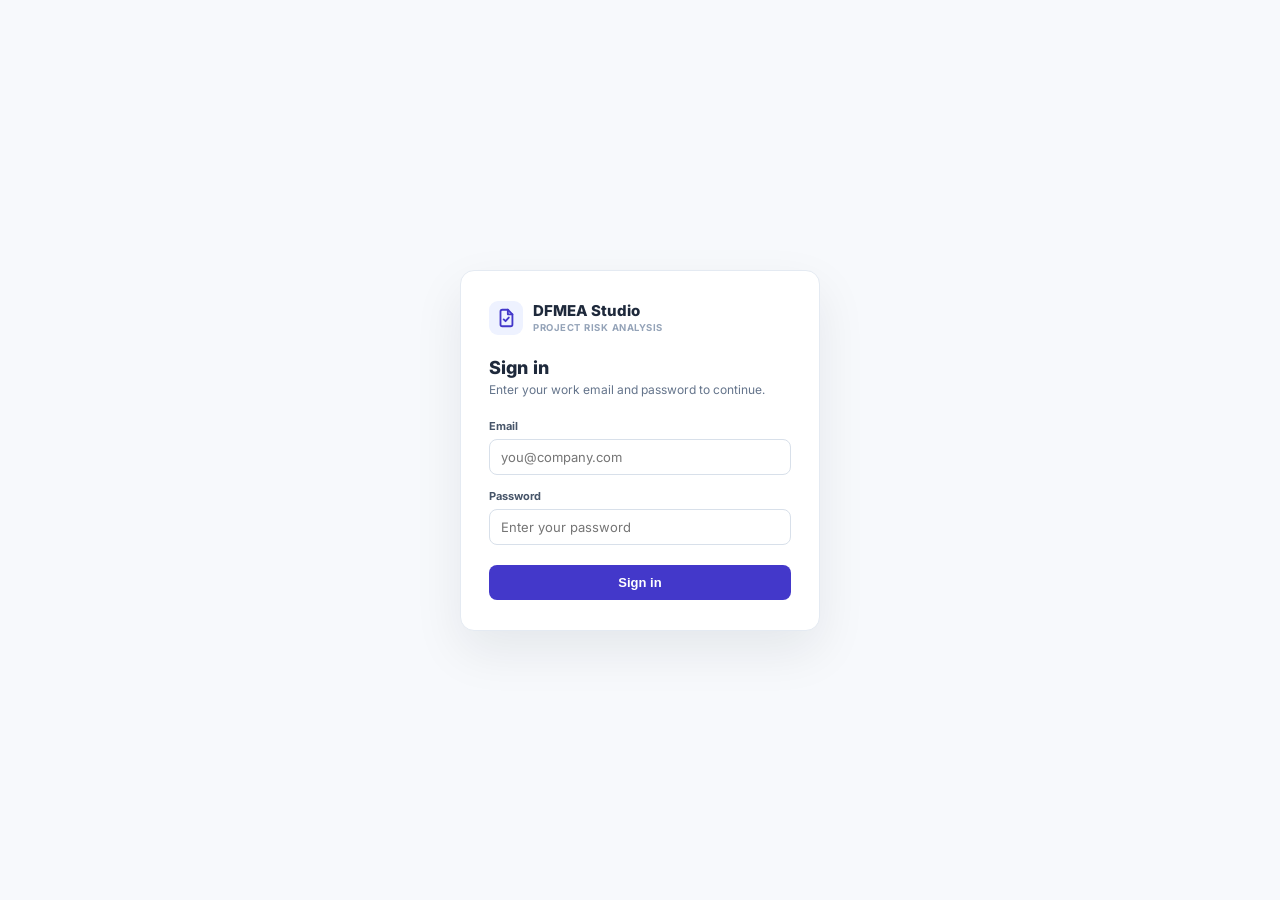
==== docs/index.html @ 3bd82b4e "Update references from "AI Training Data" to "Data Warehouse" in navigation and landing page comment" ====
<!doctype html><html><head><meta charset="utf-8">
<script>
// Auth guard: this dashboard is only reachable once logged in (see
// login.html). Runs synchronously, before anything else, so a logged-out
// visitor is sent to the login page immediately instead of seeing the
// dashboard flash on screen first.
(function(){
  try{
    var auth = JSON.parse(localStorage.getItem("dfmeaAuth") || "null");
    if(!auth || !auth.loggedIn) window.location.replace("login.html");
  }catch(error){ window.location.replace("login.html"); }
})();
</script>
<script src="vendor/exceljs.min.js"></script><link rel="preconnect" href="https://fonts.googleapis.com"><link rel="preconnect" href="https://fonts.gstatic.com" crossorigin><link href="https://fonts.googleapis.com/css2?family=Inter:wght@400;500;600;700;800&display=swap" rel="stylesheet"><link rel="stylesheet" href="css/style.css"></head><body><div class="app">

<div class="side">
  <div class="brand"><div class="logo"><svg width="18" height="18" viewBox="0 0 24 24" fill="none" stroke="currentColor" stroke-width="2" stroke-linecap="round" stroke-linejoin="round"><path d="M8 3h6l5 5v11a2 2 0 0 1-2 2H8a2 2 0 0 1-2-2V5a2 2 0 0 1 2-2z"/><path d="M14 3v5h5"/><path d="M9.5 13.5l2 2 3.5-4"/></svg></div>
    <div><div class="bn">DFMEA Studio</div><div class="bs">PROJECT RISK ANALYSIS</div></div></div>
  <div class="nav on" id="navHome"><span class="ni"><svg class="ic" width="17" height="17" viewBox="0 0 24 24" fill="none" stroke="currentColor" stroke-width="1.7" stroke-linecap="round" stroke-linejoin="round"><path d="M3 10l9-7 9 7v10a1 1 0 0 1-1 1h-5v-7h-6v7H4a1 1 0 0 1-1-1z"/></svg></span>Home</div><div class="nav" id="navUploadData"><span class="ni"><svg class="ic" width="17" height="17" viewBox="0 0 24 24" fill="none" stroke="currentColor" stroke-width="1.7" stroke-linecap="round" stroke-linejoin="round"><path d="M21 15v4a2 2 0 0 1-2 2H5a2 2 0 0 1-2-2v-4"/><path d="M7 10l5-5 5 5M12 5v12"/></svg></span>Data Warehouse</div><div class="nav" id="navDfmea"><span class="ni"><svg class="ic" width="17" height="17" viewBox="0 0 24 24" fill="none" stroke="currentColor" stroke-width="1.7" stroke-linecap="round" stroke-linejoin="round"><rect x="3" y="3" width="7" height="7"/><rect x="14" y="3" width="7" height="7"/><rect x="3" y="14" width="7" height="7"/><rect x="14" y="14" width="7" height="7"/></svg></span>Projects</div><div class="subnav on"><svg class="ic" width="13" height="13" viewBox="0 0 24 24" fill="none" stroke="currentColor" stroke-width="1.7" stroke-linecap="round" stroke-linejoin="round"><path d="M14 3H7a2 2 0 0 0-2 2v14a2 2 0 0 0 2 2h10a2 2 0 0 0 2-2V8z"/><path d="M14 3v5h5"/></svg><span>Crimp DFMEA</span></div>
  <div class="sfoot" id="sfootUser" data-tip="Signed in as D. Whitaker"><div class="av">DW</div>
    <div><div class="un">D. Whitaker</div><div class="ur">Lead Design Engineer</div></div>
    <span class="coll" id="logoutBtn" data-tip="Log out"><svg class="ic" width="16" height="16" viewBox="0 0 24 24" fill="none" stroke="currentColor" stroke-width="1.7" stroke-linecap="round" stroke-linejoin="round"><path d="M9 21H5a2 2 0 0 1-2-2V5a2 2 0 0 1 2-2h4"/><path d="M16 17l5-5-5-5"/><path d="M21 12H9"/></svg></span></div>
</div>

<div class="main">
  <div class="top">
    <div>
      <div class="crumb">347352010pdp000_01 &rsaquo; Crimp DFMEA &rsaquo;
        <b>Risk Analysis</b></div>
      <div class="ttl">Crimp Contact Resistance
        <span class="stat">DFMEA</span></div>
    </div>
    <div class="srch"><svg class="ic" width="15" height="15" viewBox="0 0 24 24" fill="none" stroke="currentColor" stroke-width="1.7" stroke-linecap="round" stroke-linejoin="round"><circle cx="11" cy="11" r="7"/><path d="M21 21l-4-4"/></svg><span>Search failure modes, causes, controls</span></div>
    <div class="saved"><svg class="ic" width="13" height="13" viewBox="0 0 24 24" fill="none" stroke="currentColor" stroke-width="1.7" stroke-linecap="round" stroke-linejoin="round"><circle cx="12" cy="12" r="9"/><path d="M8.5 12.5l2.5 2.5 4.5-5"/></svg> All changes saved</div>
    <div class="ibtn"><svg class="ic" width="17" height="17" viewBox="0 0 24 24" fill="none" stroke="currentColor" stroke-width="1.7" stroke-linecap="round" stroke-linejoin="round"><path d="M18 8a6 6 0 1 0-12 0c0 7-3 8-3 8h18s-3-1-3-8"/><path d="M13.7 21a2 2 0 0 1-3.4 0"/></svg><span class="dot"></span></div>
    <div class="btn" data-tip="Save every change on this page."><svg class="ic" width="15" height="15" viewBox="0 0 24 24" fill="none" stroke="currentColor" stroke-width="1.7" stroke-linecap="round" stroke-linejoin="round"><path d="M19 21H5a2 2 0 0 1-2-2V5a2 2 0 0 1 2-2h11l5 5v11a2 2 0 0 1-2 2z"/><path d="M17 21v-8H7v8M7 3v5h8"/></svg> Save</div>
    <div class="btn acc" data-tip="Export this document as PDF, Excel or a PPAP submission pack."><svg class="ic" width="15" height="15" viewBox="0 0 24 24" fill="none" stroke="currentColor" stroke-width="1.7" stroke-linecap="round" stroke-linejoin="round"><path d="M21 15v4a2 2 0 0 1-2 2H5a2 2 0 0 1-2-2v-4"/><path d="M7 10l5 5 5-5M12 15V3"/></svg> Export <svg class="ic" width="13" height="13" viewBox="0 0 24 24" fill="none" stroke="currentColor" stroke-width="1.7" stroke-linecap="round" stroke-linejoin="round"><path d="M6 9l6 6 6-6"/></svg></div>
    <div class="btn" data-tip="Share this document with someone else on the team."><svg class="ic" width="15" height="15" viewBox="0 0 24 24" fill="none" stroke="currentColor" stroke-width="1.7" stroke-linecap="round" stroke-linejoin="round"><circle cx="18" cy="5" r="3"/><circle cx="6" cy="12" r="3"/><circle cx="18" cy="19" r="3"/><path d="M8.6 13.5l6.8 4M15.4 6.5l-6.8 4"/></svg> Share</div>
  </div>
  <div class="tabs"><div class="tab " data-tip="A summary view of this DFMEA document.">Overview</div><div class="tab on" data-tip="The current view: the failure chain, the cause tree and the full worksheet for this function.">Risk Analysis</div><div class="tab " data-tip="How this failure mode connects to others in the product.">Failure Network</div><div class="tab " data-tip="Prevention and detection controls, and the tests that verify them.">Controls &amp; Verification</div><div class="tab " data-tip="Recommended actions raised against this document, with owners and dates.">Actions</div><div class="tab " data-tip="Every past revision of this document and what changed.">Revision History</div></div>

  <div class="content">

    <div class="seclab"><span class="secn">1</span>DFMEA at a glance</div>
    <div class="kpis"><div class="kp" data-tip="How many worksheet functions this document covers. This page focuses on one: Crimp Contact Resistance." style="--accent:#CBD5E1"><div class="kpt">Functions analysed</div><div class="kpv" style="color:#334155">1</div></div><div class="kp" data-tip="How many distinct ways the function can fail. Every function here shares the same failure mode: Missing or Degraded Function." style="--accent:#CBD5E1"><div class="kpt">Failure modes</div><div class="kpv" style="color:#334155">1</div></div><div class="kp" data-tip="Total cause nodes across every populated level of the analysis, counting every branch, not just the 26 complete paths." style="--accent:#CBD5E1"><div class="kpt">Causes mapped</div><div class="kpv" style="color:#334155">64</div></div><div class="kp" data-tip="Cause paths where the deepest identified level is still unresolved on the client's own sheet. These are the open work items." style="--accent:#DC2626"><div class="kpt">Still marked TBD</div><div class="kpv" style="color:#DC2626">21</div></div><div class="kp" data-tip="Entries in the client's Current Design Controls column. Zero means no prevention or detection control has been written down yet for this function, on either variant." style="--accent:#DC2626"><div class="kpt">Current controls</div><div class="kpv" style="color:#DC2626">0</div></div><div class="kp" data-tip="How serious the effect is if this function fails. Fixed at 9 because the client's sheet writes the same safety-related effect for every function." style="--accent:#CBD5E1"><div class="kpt">Severity</div><div class="kpv" style="color:#334155">9</div></div><div class="kp" data-tip="The furthest cause level reached anywhere in this analysis. The client's own sheet structure supports levels up to 14." style="--accent:#CBD5E1"><div class="kpt">Deepest used level</div><div class="kpv" id="kpiDeepestLevel" style="color:#334155">11</div></div><div class="kp" data-tip="Complete chains from the function down to a deepest identified (or TBD) cause. Each one is a row in the worksheet below." style="--accent:#CBD5E1"><div class="kpt">Cause paths</div><div class="kpv" id="kpiPathCount" style="color:#334155">26</div></div></div>

    <div class="seclab"><span class="secn">2</span>Product and risk breakdown</div>
    <div class="card" style="margin-bottom:14px">
      <div class="chd">
        <div><h3><svg class="ic" width="16" height="16" viewBox="0 0 24 24" fill="none" stroke="currentColor" stroke-width="1.7" stroke-linecap="round" stroke-linejoin="round"><rect x="3" y="3" width="6" height="5" rx="1"/><rect x="15" y="9" width="6" height="5" rx="1"/><rect x="15" y="16" width="6" height="5" rx="1"/><path d="M6 8v7a2 2 0 0 0 2 2h7M9 11.5h6"/></svg> Product and risk breakdown</h3>
          <div class="sm">The complete chain, left to right: function, failure mode,
            and every populated cause level. <b><span id="treeTbdSummary">21 paths end in TBD</span></b>.
            <span id="treeControlSummary">No current controls are recorded in this DFMEA.</span></div></div>
        <div class="xps">
          <div class="xp" data-tip="Add a new cause node under the one you have selected."><svg class="ic" width="13" height="13" viewBox="0 0 24 24" fill="none" stroke="currentColor" stroke-width="1.7" stroke-linecap="round" stroke-linejoin="round"><path d="M12 5v14M5 12h14"/></svg> Add child</div>
          <div class="xp" data-tip="Expand every collapsed branch in the diagram."><svg class="ic" width="13" height="13" viewBox="0 0 24 24" fill="none" stroke="currentColor" stroke-width="1.7" stroke-linecap="round" stroke-linejoin="round"><circle cx="5" cy="6" r="2.5"/><circle cx="19" cy="6" r="2.5"/><circle cx="12" cy="18" r="2.5"/><path d="M7 7.5l4 8M17 7.5l-4 8M7.5 6h9"/></svg> Expand all</div>
          <button type="button" class="xp ghost" id="treeUndoBtn" disabled data-tip="Undo the last cause you added or linked."><svg class="ic" width="13" height="13" viewBox="0 0 24 24" fill="none" stroke="currentColor" stroke-width="1.7" stroke-linecap="round" stroke-linejoin="round"><path d="M3 7v6h6M3 13a9 9 0 1 0 3-6.7L3 9"/></svg> Undo</button>
          <button type="button" class="xp ghost" id="treeSnapshotBtn" data-tip="Save the current diagram as a reference point, so you can compare later changes against it."><svg class="ic" width="13" height="13" viewBox="0 0 24 24" fill="none" stroke="currentColor" stroke-width="1.7" stroke-linecap="round" stroke-linejoin="round"><circle cx="12" cy="13" r="7"/><path d="M9 3h6l1.5 3h-9z"/><circle cx="12" cy="13" r="2.5"/></svg> Snapshot</button>
          <button type="button" class="xp ghost" id="treeCompareBtn" disabled data-tip="Highlight every cause added since your last snapshot."><svg class="ic" width="13" height="13" viewBox="0 0 24 24" fill="none" stroke="currentColor" stroke-width="1.7" stroke-linecap="round" stroke-linejoin="round"><path d="M9 3v18M15 3v18M4 8h5M15 8h5M4 16h5M15 16h5"/></svg> Compare</button>
          <div class="xp ghost" data-tip="Download this diagram as a standalone SVG file."><svg class="ic" width="13" height="13" viewBox="0 0 24 24" fill="none" stroke="currentColor" stroke-width="1.7" stroke-linecap="round" stroke-linejoin="round"><path d="M21 15v4a2 2 0 0 1-2 2H5a2 2 0 0 1-2-2v-4"/><path d="M7 10l5 5 5-5M12 15V3"/></svg> Export SVG</div><div class="xp acc2" id="treeOpenBtn" data-tip="Open the full diagram, large and zoomable."><svg class="ic" width="13" height="13" viewBox="0 0 24 24" fill="none" stroke="currentColor" stroke-width="1.9" stroke-linecap="round" stroke-linejoin="round"><path d="M15 3h6v6M9 21H3v-6M21 3l-7 7M3 21l7-7"/></svg> Open full view</div></div>
      </div>
      <div class="risk-context" role="group" aria-label="Function and failure summary">
        <div class="risk-field"><span>Function</span><strong id="summaryFunction">Crimp Contact Resistance</strong></div>
        <div class="risk-field"><span>Acceptance criteria</span><strong id="summaryCriteria">&lt;0.55mOhm</strong></div>
        <div class="risk-field"><span>Failure mode</span><strong id="summaryFailure">Missing or Degraded Function</strong></div>
        <div class="risk-field"><span>Effect</span><strong id="summaryEffect">Affects safe vehicle operation with warning.</strong></div>
      </div>
      <div class="pad">
        <div class="treewrap" id="treeWrap">
          <div class="treemodalbar">
            <div class="tzoom" style="margin-right:22px">
              <button type="button" id="tZoomOut" data-tip="Zoom out">&minus;</button>
              <span id="tZoomLabel">100%</span>
              <button type="button" id="tZoomIn" data-tip="Zoom in">+</button>
              <button type="button" id="tZoomReset" data-tip="Fit the whole diagram to the window">Fit</button>
            </div>
            <div class="tzoom">
              <button type="button" id="treeSnapshotBtn2" data-tip="Save the current diagram as a reference point, so you can compare later changes against it.">Snapshot</button>
              <button type="button" id="treeCompareBtn2" disabled data-tip="Highlight every cause added since your last snapshot.">Compare</button>
            </div>
            <div class="tree-legend">
              <span><i style="background:#A5B4FC"></i>DFMEA document</span>
              <span><i style="background:#CBD5E1"></i>Function</span>
              <span><i style="background:#FBBF24"></i>Failure mode</span>
              <span><i style="background:#FCD34D"></i>Levels 1&ndash;3</span>
              <span><i style="background:#FDBA74"></i>Levels 4&ndash;6</span>
              <span><i style="background:#C4B5FD"></i>Levels 7&ndash;9</span>
              <span><i style="background:#FDA4AF"></i>Levels 10&ndash;11</span>
              <span class="tree-legend-sep"></span>
              <span><i class="tree-legend-badge" style="background:#4338CA">D</i>Deepest Design cause</span>
              <span><i class="tree-legend-badge" style="background:#B45309">M</i>Deepest Manufacturing cause</span>
            </div>
            <button type="button" id="treeCloseBtn" data-tip="Close (Esc)">
              <svg class="ic" width="14" height="14" viewBox="0 0 24 24" fill="none" stroke="currentColor" stroke-width="1.9" stroke-linecap="round" stroke-linejoin="round"><path d="M18 6L6 18M6 6l12 12"/></svg>
              Close
            </button>
          </div>
          <div class="treeoverlay" id="treeOverlay" data-tip="Click to open the full diagram: pan, scroll and zoom.">
            <div class="treeoverlay-badge">
              <svg class="ic" width="14" height="14" viewBox="0 0 24 24" fill="none" stroke="currentColor" stroke-width="1.9" stroke-linecap="round" stroke-linejoin="round"><path d="M15 3h6v6M9 21H3v-6M21 3l-7 7M3 21l7-7"/></svg>
              Click to explore &middot; <span id="treeSummary">64 causes across 26 paths</span> &middot; scroll and zoom inside
            </div>
          </div>
          <div class="treezoom" id="treeZoom"><svg viewBox="0 0 3524 2154" width="3524" height="2154"><defs><marker id="ah" viewBox="0 0 10 10" refX="9" refY="5" markerWidth="6" markerHeight="6" orient="auto"><path d="M0,0 L10,5 L0,10 z" fill="#94A3B8"/></marker><marker id="ab" viewBox="0 0 10 10" refX="9" refY="5" markerWidth="6" markerHeight="6" orient="auto"><path d="M0,0 L10,5 L0,10 z" fill="#4F46E5"/></marker><filter id="nodeShadow" x="-30%" y="-30%" width="160%" height="160%"><feDropShadow dx="0" dy="2" stdDeviation="3.2" flood-color="#0F172A" flood-opacity=".16"/></filter><filter id="nodeShadowHover" x="-30%" y="-30%" width="160%" height="160%"><feDropShadow dx="0" dy="5" stdDeviation="7" flood-color="#0F172A" flood-opacity=".24"/></filter></defs><style>
.nl{font:700 8.4px "Inter", -apple-system, BlinkMacSystemFont, "Segoe UI", Roboto, Arial, sans-serif;letter-spacing:.6px}
.nb{font:11px "Inter", -apple-system, BlinkMacSystemFont, "Segoe UI", Roboto, Arial, sans-serif;fill:#334155}
.bv{font:700 18px Consolas;text-anchor:middle}
.bl{font:700 8.5px "Inter", -apple-system, BlinkMacSystemFont, "Segoe UI", Roboto, Arial, sans-serif;text-anchor:middle;letter-spacing:1px;opacity:.85}
.cap{font:9px "Inter", -apple-system, BlinkMacSystemFont, "Segoe UI", Roboto, Arial, sans-serif;fill:#94A3B8;text-anchor:middle}
.lane{font:800 15px "Inter", -apple-system, BlinkMacSystemFont, "Segoe UI", Roboto, Arial, sans-serif;fill:#A8B4C4;letter-spacing:1px;
 transform:translateY(-16px)}
.lane-doc{fill:#475569}
.lane-fm{fill:#D97706}
.lane-t1{fill:#B45309}
.lane-t2{fill:#C2410C}
.lane-t3{fill:#6D28D9}
.lane-t4{fill:#BE123C}
.mn{font:600 10px "Inter", -apple-system, BlinkMacSystemFont, "Segoe UI", Roboto, Arial, sans-serif;fill:#1E293B}
.ms{font:9px "Inter", -apple-system, BlinkMacSystemFont, "Segoe UI", Roboto, Arial, sans-serif;fill:#94A3B8}
.mid{font:700 8.6px Consolas;fill:#64748B}
.sod{font:8.8px Consolas;fill:#8595A8}
.apn{font:700 9.5px "Inter", -apple-system, BlinkMacSystemFont, "Segoe UI", Roboto, Arial, sans-serif;text-anchor:middle}
.apc{font:700 16px Consolas;text-anchor:middle}
.aps{font:8px "Inter", -apple-system, BlinkMacSystemFont, "Segoe UI", Roboto, Arial, sans-serif;text-anchor:middle;opacity:.8}
.eqt{font:700 12.5px Consolas;fill:#1E1B4B}
.eqs{font:9.4px "Inter", -apple-system, BlinkMacSystemFont, "Segoe UI", Roboto, Arial, sans-serif;fill:#6366F1}
.eql{font:700 8.6px "Inter", -apple-system, BlinkMacSystemFont, "Segoe UI", Roboto, Arial, sans-serif;fill:#6366F1;letter-spacing:1px}

.ttag{font:700 8.4px "Inter", -apple-system, BlinkMacSystemFont, "Segoe UI", Roboto, Arial, sans-serif;letter-spacing:.8px}
.tid{font:700 8.4px Consolas;fill:#94A3B8;text-anchor:end}
.ttl2{font:600 10.3px "Inter", -apple-system, BlinkMacSystemFont, "Segoe UI", Roboto, Arial, sans-serif;fill:#0F172A}
.tsub{font:9.5px Consolas;fill:#94A3B8}
.tbadge{font:700 7.6px "Inter", -apple-system, BlinkMacSystemFont, "Segoe UI", Roboto, Arial, sans-serif;text-anchor:middle;letter-spacing:.4px}
.tcol{font:8.8px "Inter", -apple-system, BlinkMacSystemFont, "Segoe UI", Roboto, Arial, sans-serif;fill:#94A3B8}

/* premium node polish: rounder cards, soft real shadows (feDropShadow,
   not the old opacity:0 placeholder rect that rendered nothing), pill
   accent bar, bolder title hierarchy, and a friendlier "+" control. */
.hitbox>rect:nth-of-type(1){display:none}
.hitbox>rect:nth-of-type(2){rx:14;stroke-width:1.1;filter:url(#nodeShadow);transition:filter .15s ease}
/* A little more breathing room per card. Only the original 64 baked
   nodes need the extra width added here (local ones already render at
   their own slightly larger size, see renderLocalNode); their "+"
   button sits at the old fixed right edge, so it gets nudged out by the
   same amount to land back on the new edge instead of inside the card. */
/* Card width is capped by the fixed 256px lane grid the original 64
   nodes are laid out on: every pixel added to the card eats directly
   into the "+" button's gap, and the button (17px across) needs real
   room either side of it before the two neighbouring cards read as
   "touching". 230px (the original size) is close to the practical
   ceiling for that grid without a full coordinate regeneration of all
   64 nodes' positions -- left at the original width for that reason. */
/* At the small closed-preview scale (42%), the pale card fills and thin
   1.1px borders shrink to the point they barely register -- a node can
   read as "just floating text with no box". Full modal view stays as
   designed; only the tiny preview gets thicker, more visible borders. */
.treewrap:not(.open) .hitbox>rect:nth-of-type(2){stroke-width:2.4;filter:none}
.treewrap:not(.open) .hitbox>rect:nth-of-type(3){width:6px}
.hitbox>rect:nth-of-type(3){rx:2.5;transform-box:fill-box;transform-origin:center;transform:scaleY(.84)}
.hitbox:hover>rect:nth-of-type(2){filter:url(#nodeShadowHover)}
.ttl2{font:700 11.7px "Inter", -apple-system, BlinkMacSystemFont, "Segoe UI", Roboto, Arial, sans-serif;letter-spacing:.1px}
.ttag{letter-spacing:.9px;opacity:.95}
.tsub{opacity:.8}
.tag-pill{pointer-events:none}
.pl circle{transition:fill .12s ease,filter .12s ease}
.pl:hover circle{filter:drop-shadow(0 3px 6px rgba(15,23,42,.22))}
path[data-local-parent-link],path[data-local-cause-link]{stroke-linecap:round}
#treeContent>path{stroke-linecap:round;opacity:.85}
.hitbox{cursor:help}
</style><text x="8" y="12" class="lane lane-doc">DFMEA DOCUMENT</text><text x="200" y="12" class="lane lane-doc">FUNCTION</text><text x="430" y="12" class="lane lane-fm">FAILURE MODE</text><text x="720" y="12" class="lane lane-t1">FAILURE CAUSE &#183; LEVEL 1</text><text x="976" y="12" class="lane lane-t1">LEVEL 2</text><text x="1232" y="12" class="lane lane-t1">LEVEL 3</text><text x="1488" y="12" class="lane lane-t2">LEVEL 4</text><text x="1744" y="12" class="lane lane-t2">LEVEL 5</text><text x="2000" y="12" class="lane lane-t2">LEVEL 6</text><text x="2256" y="12" class="lane lane-t3">LEVEL 7</text><text x="2512" y="12" class="lane lane-t3">LEVEL 8</text><text x="2768" y="12" class="lane lane-t3">LEVEL 9</text><text x="3024" y="12" class="lane lane-t4">LEVEL 10</text><text x="3280" y="12" class="lane lane-t4">LEVEL 11 &#183; ROOT</text><path d="M176,46.0 C188.0,46.0 188.0,46.0 200,46.0" fill="none" stroke="#C7D2FE" stroke-width="1.9"/><path d="M400,46.0 C415.0,46.0 415.0,46.0 430,46.0" fill="none" stroke="#FBBF24" stroke-width="1.5"/><g data-tip="DFMEA document 347352010pdp000_01. The whole analysis: 1 item, 1 failure mode." class="hitbox"><rect x="6" y="16.0" width="172" height="60" rx="10" fill="#000" opacity="0"/><rect x="8" y="18.0" width="168" height="56" rx="9" fill="#EEF2FF" stroke="#A5B4FC" stroke-width="1.5"/><rect x="8" y="18.0" width="4" height="56" rx="2" fill="#4338CA"/><text x="20" y="32.0" class="ttag" fill="#4338CA">DFMEA DOCUMENT</text><text x="164" y="32.0" class="tid"></text><text x="20" y="46.0" class="ttl2"><tspan x="20" dy="0">Crimp DFMEA</tspan></text><text x="20" y="67.0" class="tsub">1 function, 1 failure mode</text></g><g class="pl"><circle cx="176" cy="46.0" r="8.5" fill="#fff" stroke="#A8B4C4" stroke-width="1.3"/><path d="M172,46.0 L180,46.0 M176,42.0 L176,50.0" stroke="#A8B4C4" stroke-width="1.6" stroke-linecap="round"/></g><g data-tip="Item: Crimp Contact Resistance. Carries 1 failure mode in this analysis." class="hitbox"><rect x="198" y="17.0" width="204" height="58" rx="10" fill="#000" opacity="0"/><rect x="200" y="19.0" width="200" height="54" rx="9" fill="#F8FAFC" stroke="#CBD5E1" stroke-width="1.5"/><rect x="200" y="19.0" width="4" height="54" rx="2" fill="#475569"/><text x="212" y="33.0" class="ttag" fill="#475569">FUNCTION</text><text x="388" y="33.0" class="tid"></text><text x="212" y="47.0" class="ttl2"><tspan x="212" dy="0">Crimp Contact Resistance</tspan></text><text x="212" y="66.0" class="tsub">1 failure mode</text></g><g class="pl"><circle cx="400" cy="46.0" r="8.5" fill="#fff" stroke="#A8B4C4" stroke-width="1.3"/><path d="M396,46.0 L404,46.0 M400,42.0 L400,50.0" stroke="#A8B4C4" stroke-width="1.6" stroke-linecap="round"/></g><g data-tip="Failure mode FM-01: Missing or Degraded Function. Severity 9, Occurrence 2, Detection 4, RPN 72. Action Priority Medium: action recommended." class="hitbox"><rect x="428" y="16.0" width="248" height="60" rx="10" fill="#000" opacity="0"/><rect x="430" y="18.0" width="244" height="56" rx="9" fill="#fff" stroke="#FBBF24" stroke-width="1.5"/><rect x="430" y="18.0" width="4" height="56" rx="2" fill="#D97706"/><text x="442" y="32.0" class="ttag" fill="#D97706">FAILURE MODE</text><text x="662" y="32.0" class="tid"></text><text x="442" y="46.0" class="ttl2"><tspan x="442" dy="0">Missing or Degraded Function</tspan></text><text x="442" y="67.0" class="tsub">Severity 9</text></g><g class="pl"><circle cx="674" cy="46" r="8.5" fill="#fff" stroke="#A8B4C4" stroke-width="1.3"/><path d="M670,46 L678,46 M674,42 L674,50" stroke="#A8B4C4" stroke-width="1.6" stroke-linecap="round"/></g><path d="M674,46.0 C697.0,46.0 697.0,46.0 720,46.0" fill="none" stroke="#F59E0B" stroke-width="1.6"/><g data-tip="Level 1 cause: Excessive wire strand to terminal interface resistance. Branches into 1 deeper cause at Level 2." class="hitbox"><rect x="718" y="11.0" width="234" height="70" rx="10" fill="#000" opacity="0"/><rect x="720" y="13.0" width="230" height="66" rx="9" fill="#FFFAEB" stroke="#FCD34D" stroke-width="1.5"/><rect x="720" y="13.0" width="4" height="66" rx="2" fill="#B45309"/><text x="732" y="27.0" class="ttag" fill="#B45309">CAUSE · L1</text><text x="938" y="27.0" class="tid"></text><text x="732" y="41.0" class="ttl2"><tspan x="732" dy="0">Excessive wire strand to terminal</tspan><tspan x="732" dy="11">interface resistance</tspan></text><text x="732" y="72.0" class="tsub">1 sub-cause</text></g><g class="pl"><circle cx="950" cy="46" r="8.5" fill="#fff" stroke="#A8B4C4" stroke-width="1.3"/><path d="M946,46 L954,46 M950,42 L950,50" stroke="#A8B4C4" stroke-width="1.6" stroke-linecap="round"/></g><path d="M950,46.0 C963.0,46.0 963.0,46.0 976,46.0" fill="none" stroke="#FDE68A" stroke-width="1.6"/><g data-tip="Level 2 cause: Excessive film resistance. Branches into 1 deeper cause at Level 3." class="hitbox"><rect x="974" y="11.0" width="234" height="70" rx="10" fill="#000" opacity="0"/><rect x="976" y="13.0" width="230" height="66" rx="9" fill="#FFFAEB" stroke="#FCD34D" stroke-width="1.5"/><rect x="976" y="13.0" width="4" height="66" rx="2" fill="#B45309"/><text x="988" y="27.0" class="ttag" fill="#B45309">CAUSE · L2</text><text x="1194" y="27.0" class="tid"></text><text x="988" y="41.0" class="ttl2"><tspan x="988" dy="0">Excessive film resistance</tspan></text><text x="988" y="72.0" class="tsub">1 sub-cause</text></g><g class="pl"><circle cx="1206" cy="46" r="8.5" fill="#fff" stroke="#A8B4C4" stroke-width="1.3"/><path d="M1202,46 L1210,46 M1206,42 L1206,50" stroke="#A8B4C4" stroke-width="1.6" stroke-linecap="round"/></g><path d="M1206,46.0 C1219.0,46.0 1219.0,46.0 1232,46.0" fill="none" stroke="#FDE68A" stroke-width="1.6"/><g data-tip="Level 3 cause: Excessive Sn oxide resistance. Branches into 1 deeper cause at Level 4." class="hitbox"><rect x="1230" y="11.0" width="234" height="70" rx="10" fill="#000" opacity="0"/><rect x="1232" y="13.0" width="230" height="66" rx="9" fill="#FFFAEB" stroke="#FCD34D" stroke-width="1.5"/><rect x="1232" y="13.0" width="4" height="66" rx="2" fill="#B45309"/><text x="1244" y="27.0" class="ttag" fill="#B45309">CAUSE · L3</text><text x="1450" y="27.0" class="tid"></text><text x="1244" y="41.0" class="ttl2"><tspan x="1244" dy="0">Excessive Sn oxide resistance</tspan></text><text x="1244" y="72.0" class="tsub">1 sub-cause</text></g><g class="pl"><circle cx="1462" cy="46" r="8.5" fill="#fff" stroke="#A8B4C4" stroke-width="1.3"/><path d="M1458,46 L1466,46 M1462,42 L1462,50" stroke="#A8B4C4" stroke-width="1.6" stroke-linecap="round"/></g><path d="M1462,46.0 C1475.0,46.0 1475.0,46.0 1488,46.0" fill="none" stroke="#FED7AA" stroke-width="1.6"/><g data-tip="Level 4 cause: Excessive oxide thickness. Branches into 1 deeper cause at Level 5." class="hitbox"><rect x="1486" y="11.0" width="234" height="70" rx="10" fill="#000" opacity="0"/><rect x="1488" y="13.0" width="230" height="66" rx="9" fill="#FFF7ED" stroke="#FDBA74" stroke-width="1.5"/><rect x="1488" y="13.0" width="4" height="66" rx="2" fill="#C2410C"/><text x="1500" y="27.0" class="ttag" fill="#C2410C">CAUSE · L4</text><text x="1706" y="27.0" class="tid"></text><text x="1500" y="41.0" class="ttl2"><tspan x="1500" dy="0">Excessive oxide thickness</tspan></text><text x="1500" y="72.0" class="tsub">1 sub-cause</text></g><g class="pl"><circle cx="1718" cy="46" r="8.5" fill="#fff" stroke="#A8B4C4" stroke-width="1.3"/><path d="M1714,46 L1722,46 M1718,42 L1718,50" stroke="#A8B4C4" stroke-width="1.6" stroke-linecap="round"/></g><path d="M1718,46.0 C1731.0,46.0 1731.0,46.0 1744,46.0" fill="none" stroke="#FED7AA" stroke-width="1.6"/><g data-tip="Level 5 cause: Excessive post crimp oxide thickness. Branches into 1 deeper cause at Level 6." class="hitbox"><rect x="1742" y="11.0" width="234" height="70" rx="10" fill="#000" opacity="0"/><rect x="1744" y="13.0" width="230" height="66" rx="9" fill="#FFF7ED" stroke="#FDBA74" stroke-width="1.5"/><rect x="1744" y="13.0" width="4" height="66" rx="2" fill="#C2410C"/><text x="1756" y="27.0" class="ttag" fill="#C2410C">CAUSE · L5</text><text x="1962" y="27.0" class="tid"></text><text x="1756" y="41.0" class="ttl2"><tspan x="1756" dy="0">Excessive post crimp oxide thickness</tspan></text><text x="1756" y="72.0" class="tsub">1 sub-cause</text></g><g class="pl"><circle cx="1974" cy="46" r="8.5" fill="#fff" stroke="#A8B4C4" stroke-width="1.3"/><path d="M1970,46 L1978,46 M1974,42 L1974,50" stroke="#A8B4C4" stroke-width="1.6" stroke-linecap="round"/></g><path d="M1974,46.0 C1987.0,46.0 1987.0,46.0 2000,46.0" fill="none" stroke="#FED7AA" stroke-width="1.6"/><g data-tip="Level 6 cause: Insufficient contact pressure. Branches into 6 deeper causes at Level 7." class="hitbox"><rect x="1998" y="11.0" width="234" height="70" rx="10" fill="#000" opacity="0"/><rect x="2000" y="13.0" width="230" height="66" rx="9" fill="#FFF7ED" stroke="#FDBA74" stroke-width="1.5"/><rect x="2000" y="13.0" width="4" height="66" rx="2" fill="#C2410C"/><text x="2012" y="27.0" class="ttag" fill="#C2410C">CAUSE · L6</text><text x="2218" y="27.0" class="tid"></text><text x="2012" y="41.0" class="ttl2"><tspan x="2012" dy="0">Insufficient contact pressure</tspan></text><text x="2012" y="72.0" class="tsub">6 sub-causes</text></g><g class="pl"><circle cx="2230" cy="46" r="8.5" fill="#fff" stroke="#A8B4C4" stroke-width="1.3"/><path d="M2226,46 L2234,46 M2230,42 L2230,50" stroke="#A8B4C4" stroke-width="1.6" stroke-linecap="round"/></g><path d="M2230,46.0 C2243.0,46.0 2243.0,46.0 2256,46.0" fill="none" stroke="#DDD6FE" stroke-width="1.6"/><path d="M2230,46.0 C2243.0,46.0 2243.0,1194.0 2256,1194.0" fill="none" stroke="#DDD6FE" stroke-width="1.6"/><path d="M2230,46.0 C2243.0,46.0 2243.0,1522.0 2256,1522.0" fill="none" stroke="#DDD6FE" stroke-width="1.6"/><path d="M2230,46.0 C2243.0,46.0 2243.0,1604.0 2256,1604.0" fill="none" stroke="#DDD6FE" stroke-width="1.6"/><path d="M2230,46.0 C2243.0,46.0 2243.0,1686.0 2256,1686.0" fill="none" stroke="#DDD6FE" stroke-width="1.6"/><path d="M2230,46.0 C2243.0,46.0 2243.0,1768.0 2256,1768.0" fill="none" stroke="#DDD6FE" stroke-width="1.6"/><g data-tip="Level 7 cause: Insufficient serration edge sharpness. Branches into 3 deeper causes at Level 8." class="hitbox"><rect x="2254" y="11.0" width="234" height="70" rx="10" fill="#000" opacity="0"/><rect x="2256" y="13.0" width="230" height="66" rx="9" fill="#F5F3FF" stroke="#C4B5FD" stroke-width="1.5"/><rect x="2256" y="13.0" width="4" height="66" rx="2" fill="#6D28D9"/><text x="2268" y="27.0" class="ttag" fill="#6D28D9">CAUSE · L7</text><text x="2474" y="27.0" class="tid"></text><text x="2268" y="41.0" class="ttl2"><tspan x="2268" dy="0">Insufficient serration edge sharpness</tspan></text><text x="2268" y="72.0" class="tsub">3 sub-causes</text></g><g class="pl"><circle cx="2486" cy="46" r="8.5" fill="#fff" stroke="#A8B4C4" stroke-width="1.3"/><path d="M2482,46 L2490,46 M2486,42 L2486,50" stroke="#A8B4C4" stroke-width="1.6" stroke-linecap="round"/></g><path d="M2486,46.0 C2499.0,46.0 2499.0,46.0 2512,46.0" fill="none" stroke="#DDD6FE" stroke-width="1.6"/><path d="M2486,46.0 C2499.0,46.0 2499.0,292.0 2512,292.0" fill="none" stroke="#DDD6FE" stroke-width="1.6"/><path d="M2486,46.0 C2499.0,46.0 2499.0,456.0 2512,456.0" fill="none" stroke="#DDD6FE" stroke-width="1.6"/><g data-tip="Level 8 cause: Excessive conductor serration side wall angle. Branches into 3 deeper causes at Level 9." class="hitbox"><rect x="2510" y="11.0" width="234" height="70" rx="10" fill="#000" opacity="0"/><rect x="2512" y="13.0" width="230" height="66" rx="9" fill="#F5F3FF" stroke="#C4B5FD" stroke-width="1.5"/><rect x="2512" y="13.0" width="4" height="66" rx="2" fill="#6D28D9"/><text x="2524" y="27.0" class="ttag" fill="#6D28D9">CAUSE · L8</text><text x="2730" y="27.0" class="tid"></text><text x="2524" y="41.0" class="ttl2"><tspan x="2524" dy="0">Excessive conductor serration side wall</tspan><tspan x="2524" dy="11">angle</tspan></text><text x="2524" y="72.0" class="tsub">3 sub-causes</text></g><g class="pl"><circle cx="2742" cy="46" r="8.5" fill="#fff" stroke="#A8B4C4" stroke-width="1.3"/><path d="M2738,46 L2746,46 M2742,42 L2742,50" stroke="#A8B4C4" stroke-width="1.6" stroke-linecap="round"/></g><path d="M2742,46.0 C2755.0,46.0 2755.0,46.0 2768,46.0" fill="none" stroke="#DDD6FE" stroke-width="1.6"/><path d="M2742,46.0 C2755.0,46.0 2755.0,128.0 2768,128.0" fill="none" stroke="#DDD6FE" stroke-width="1.6"/><path d="M2742,46.0 C2755.0,46.0 2755.0,210.0 2768,210.0" fill="none" stroke="#DDD6FE" stroke-width="1.6"/><g data-tip="Level 9 cause: Serrations stamped all at once. This is the root cause of its branch; nothing deeper has been identified." class="hitbox"><rect x="2766" y="11.0" width="234" height="70" rx="10" fill="#000" opacity="0"/><rect x="2768" y="13.0" width="230" height="66" rx="9" fill="#F5F3FF" stroke="#C4B5FD" stroke-width="1.5"/><rect x="2768" y="13.0" width="4" height="66" rx="2" fill="#6D28D9"/><text x="2780" y="27.0" class="ttag" fill="#6D28D9">CAUSE · L9</text><text x="2986" y="27.0" class="tid"></text><text x="2780" y="41.0" class="ttl2"><tspan x="2780" dy="0">Serrations stamped all at once</tspan></text><text x="2780" y="72.0" class="tsub">root cause</text></g><g class="pl"><circle cx="2998" cy="46" r="8.5" fill="#fff" stroke="#A8B4C4" stroke-width="1.3"/><path d="M2994,46 L3002,46 M2998,42 L2998,50" stroke="#A8B4C4" stroke-width="1.6" stroke-linecap="round"/></g><g data-tip="Level 9 cause: Excessive conductor serration width. Branches into 1 deeper cause at Level 10." class="hitbox"><rect x="2766" y="93.0" width="234" height="70" rx="10" fill="#000" opacity="0"/><rect x="2768" y="95.0" width="230" height="66" rx="9" fill="#F5F3FF" stroke="#C4B5FD" stroke-width="1.5"/><rect x="2768" y="95.0" width="4" height="66" rx="2" fill="#6D28D9"/><text x="2780" y="109.0" class="ttag" fill="#6D28D9">CAUSE · L9</text><text x="2986" y="109.0" class="tid"></text><text x="2780" y="123.0" class="ttl2"><tspan x="2780" dy="0">Excessive conductor serration width</tspan></text><text x="2780" y="154.0" class="tsub">1 sub-cause</text></g><g class="pl"><circle cx="2998" cy="128" r="8.5" fill="#fff" stroke="#A8B4C4" stroke-width="1.3"/><path d="M2994,128 L3002,128 M2998,124 L2998,132" stroke="#A8B4C4" stroke-width="1.6" stroke-linecap="round"/></g><path d="M2998,128.0 C3011.0,128.0 3011.0,128.0 3024,128.0" fill="none" stroke="#FECDD3" stroke-width="1.6"/><g data-tip="Level 10 cause: not yet identified (TBD). This branch of the analysis stops here until someone names the actual root cause." class="hitbox"><rect x="3022" y="93.0" width="234" height="70" rx="10" fill="#000" opacity="0"/><rect x="3024" y="95.0" width="230" height="66" rx="9" fill="#FFF1F2" stroke="#FDA4AF" stroke-width="1.5"/><rect x="3024" y="95.0" width="4" height="66" rx="2" fill="#BE123C"/><text x="3036" y="109.0" class="ttag" fill="#BE123C">CAUSE · L10</text><text x="3242" y="109.0" class="tid"></text><text x="3036" y="123.0" class="ttl2"><tspan x="3036" dy="0">TBD</tspan></text><text x="3036" y="154.0" class="tsub">root cause</text></g><g class="pl"><circle cx="3254" cy="128" r="8.5" fill="#fff" stroke="#A8B4C4" stroke-width="1.3"/><path d="M3250,128 L3258,128 M3254,124 L3254,132" stroke="#A8B4C4" stroke-width="1.6" stroke-linecap="round"/></g><g data-tip="Level 9 cause: Excessive draft angle on serration stamping punch. This is the root cause of its branch; nothing deeper has been identified." class="hitbox"><rect x="2766" y="175.0" width="234" height="70" rx="10" fill="#000" opacity="0"/><rect x="2768" y="177.0" width="230" height="66" rx="9" fill="#F5F3FF" stroke="#C4B5FD" stroke-width="1.5"/><rect x="2768" y="177.0" width="4" height="66" rx="2" fill="#6D28D9"/><text x="2780" y="191.0" class="ttag" fill="#6D28D9">CAUSE · L9</text><text x="2986" y="191.0" class="tid"></text><text x="2780" y="205.0" class="ttl2"><tspan x="2780" dy="0">Excessive draft angle on serration</tspan><tspan x="2780" dy="11">stamping punch</tspan></text><text x="2780" y="236.0" class="tsub">root cause</text></g><g class="pl"><circle cx="2998" cy="210" r="8.5" fill="#fff" stroke="#A8B4C4" stroke-width="1.3"/><path d="M2994,210 L3002,210 M2998,206 L2998,214" stroke="#A8B4C4" stroke-width="1.6" stroke-linecap="round"/></g><g data-tip="Level 8 cause: Excessive conductor serration edge radius. Branches into 2 deeper causes at Level 9." class="hitbox"><rect x="2510" y="257.0" width="234" height="70" rx="10" fill="#000" opacity="0"/><rect x="2512" y="259.0" width="230" height="66" rx="9" fill="#F5F3FF" stroke="#C4B5FD" stroke-width="1.5"/><rect x="2512" y="259.0" width="4" height="66" rx="2" fill="#6D28D9"/><text x="2524" y="273.0" class="ttag" fill="#6D28D9">CAUSE · L8</text><text x="2730" y="273.0" class="tid"></text><text x="2524" y="287.0" class="ttl2"><tspan x="2524" dy="0">Excessive conductor serration edge</tspan><tspan x="2524" dy="11">radius</tspan></text><text x="2524" y="318.0" class="tsub">2 sub-causes</text></g><g class="pl"><circle cx="2742" cy="292" r="8.5" fill="#fff" stroke="#A8B4C4" stroke-width="1.3"/><path d="M2738,292 L2746,292 M2742,288 L2742,296" stroke="#A8B4C4" stroke-width="1.6" stroke-linecap="round"/></g><path d="M2742,292.0 C2755.0,292.0 2755.0,292.0 2768,292.0" fill="none" stroke="#DDD6FE" stroke-width="1.6"/><path d="M2742,292.0 C2755.0,292.0 2755.0,374.0 2768,374.0" fill="none" stroke="#DDD6FE" stroke-width="1.6"/><g data-tip="Level 9 cause: Excessive plating buildup on serration edge during electroplating. Branches into 1 deeper cause at Level 10." class="hitbox"><rect x="2766" y="257.0" width="234" height="70" rx="10" fill="#000" opacity="0"/><rect x="2768" y="259.0" width="230" height="66" rx="9" fill="#F5F3FF" stroke="#C4B5FD" stroke-width="1.5"/><rect x="2768" y="259.0" width="4" height="66" rx="2" fill="#6D28D9"/><text x="2780" y="273.0" class="ttag" fill="#6D28D9">CAUSE · L9</text><text x="2986" y="273.0" class="tid"></text><text x="2780" y="287.0" class="ttl2"><tspan x="2780" dy="0">Excessive plating buildup on serration</tspan><tspan x="2780" dy="11">edge during electroplating</tspan></text><text x="2780" y="318.0" class="tsub">1 sub-cause</text></g><g class="pl"><circle cx="2998" cy="292" r="8.5" fill="#fff" stroke="#A8B4C4" stroke-width="1.3"/><path d="M2994,292 L3002,292 M2998,288 L2998,296" stroke="#A8B4C4" stroke-width="1.6" stroke-linecap="round"/></g><path d="M2998,292.0 C3011.0,292.0 3011.0,292.0 3024,292.0" fill="none" stroke="#FECDD3" stroke-width="1.6"/><g data-tip="Level 10 cause: not yet identified (TBD). This branch of the analysis stops here until someone names the actual root cause." class="hitbox"><rect x="3022" y="257.0" width="234" height="70" rx="10" fill="#000" opacity="0"/><rect x="3024" y="259.0" width="230" height="66" rx="9" fill="#FFF1F2" stroke="#FDA4AF" stroke-width="1.5"/><rect x="3024" y="259.0" width="4" height="66" rx="2" fill="#BE123C"/><text x="3036" y="273.0" class="ttag" fill="#BE123C">CAUSE · L10</text><text x="3242" y="273.0" class="tid"></text><text x="3036" y="287.0" class="ttl2"><tspan x="3036" dy="0">TBD</tspan></text><text x="3036" y="318.0" class="tsub">root cause</text></g><g class="pl"><circle cx="3254" cy="292" r="8.5" fill="#fff" stroke="#A8B4C4" stroke-width="1.3"/><path d="M3250,292 L3258,292 M3254,288 L3254,296" stroke="#A8B4C4" stroke-width="1.6" stroke-linecap="round"/></g><g data-tip="Level 9 cause: Insufficient clearance between root of serration punch and serration edge. Branches into 1 deeper cause at Level 10." class="hitbox"><rect x="2766" y="339.0" width="234" height="70" rx="10" fill="#000" opacity="0"/><rect x="2768" y="341.0" width="230" height="66" rx="9" fill="#F5F3FF" stroke="#C4B5FD" stroke-width="1.5"/><rect x="2768" y="341.0" width="4" height="66" rx="2" fill="#6D28D9"/><text x="2780" y="355.0" class="ttag" fill="#6D28D9">CAUSE · L9</text><text x="2986" y="355.0" class="tid"></text><text x="2780" y="369.0" class="ttl2"><tspan x="2780" dy="0">Insufficient clearance between root of</tspan><tspan x="2780" dy="11">serration punch and serration edge</tspan></text><text x="2780" y="400.0" class="tsub">1 sub-cause</text></g><g class="pl"><circle cx="2998" cy="374" r="8.5" fill="#fff" stroke="#A8B4C4" stroke-width="1.3"/><path d="M2994,374 L3002,374 M2998,370 L2998,378" stroke="#A8B4C4" stroke-width="1.6" stroke-linecap="round"/></g><path d="M2998,374.0 C3011.0,374.0 3011.0,374.0 3024,374.0" fill="none" stroke="#FECDD3" stroke-width="1.6"/><g data-tip="Level 10 cause: not yet identified (TBD). This branch of the analysis stops here until someone names the actual root cause." class="hitbox"><rect x="3022" y="339.0" width="234" height="70" rx="10" fill="#000" opacity="0"/><rect x="3024" y="341.0" width="230" height="66" rx="9" fill="#FFF1F2" stroke="#FDA4AF" stroke-width="1.5"/><rect x="3024" y="341.0" width="4" height="66" rx="2" fill="#BE123C"/><text x="3036" y="355.0" class="ttag" fill="#BE123C">CAUSE · L10</text><text x="3242" y="355.0" class="tid"></text><text x="3036" y="369.0" class="ttl2"><tspan x="3036" dy="0">TBD</tspan></text><text x="3036" y="400.0" class="tsub">root cause</text></g><g class="pl"><circle cx="3254" cy="374" r="8.5" fill="#fff" stroke="#A8B4C4" stroke-width="1.3"/><path d="M3250,374 L3258,374 M3254,370 L3254,378" stroke="#A8B4C4" stroke-width="1.6" stroke-linecap="round"/></g><g data-tip="Level 8 cause: Excessive deformation of conductor serrations during crimping. Branches into 1 deeper cause at Level 9." class="hitbox"><rect x="2510" y="421.0" width="234" height="70" rx="10" fill="#000" opacity="0"/><rect x="2512" y="423.0" width="230" height="66" rx="9" fill="#F5F3FF" stroke="#C4B5FD" stroke-width="1.5"/><rect x="2512" y="423.0" width="4" height="66" rx="2" fill="#6D28D9"/><text x="2524" y="437.0" class="ttag" fill="#6D28D9">CAUSE · L8</text><text x="2730" y="437.0" class="tid"></text><text x="2524" y="451.0" class="ttl2"><tspan x="2524" dy="0">Excessive deformation of conductor</tspan><tspan x="2524" dy="11">serrations during crimping</tspan></text><text x="2524" y="482.0" class="tsub">1 sub-cause</text></g><g class="pl"><circle cx="2742" cy="456" r="8.5" fill="#fff" stroke="#A8B4C4" stroke-width="1.3"/><path d="M2738,456 L2746,456 M2742,452 L2742,460" stroke="#A8B4C4" stroke-width="1.6" stroke-linecap="round"/></g><path d="M2742,456.0 C2755.0,456.0 2755.0,456.0 2768,456.0" fill="none" stroke="#DDD6FE" stroke-width="1.6"/><g data-tip="Level 9 cause: Excessive terminal extrusion. Branches into 8 deeper causes at Level 10." class="hitbox"><rect x="2766" y="421.0" width="234" height="70" rx="10" fill="#000" opacity="0"/><rect x="2768" y="423.0" width="230" height="66" rx="9" fill="#F5F3FF" stroke="#C4B5FD" stroke-width="1.5"/><rect x="2768" y="423.0" width="4" height="66" rx="2" fill="#6D28D9"/><text x="2780" y="437.0" class="ttag" fill="#6D28D9">CAUSE · L9</text><text x="2986" y="437.0" class="tid"></text><text x="2780" y="451.0" class="ttl2"><tspan x="2780" dy="0">Excessive terminal extrusion</tspan></text><text x="2780" y="482.0" class="tsub">8 sub-causes</text></g><g class="pl"><circle cx="2998" cy="456" r="8.5" fill="#fff" stroke="#A8B4C4" stroke-width="1.3"/><path d="M2994,456 L3002,456 M2998,452 L2998,460" stroke="#A8B4C4" stroke-width="1.6" stroke-linecap="round"/></g><path d="M2998,456.0 C3011.0,456.0 3011.0,456.0 3024,456.0" fill="none" stroke="#FECDD3" stroke-width="1.6"/><path d="M2998,456.0 C3011.0,456.0 3011.0,538.0 3024,538.0" fill="none" stroke="#FECDD3" stroke-width="1.6"/><path d="M2998,456.0 C3011.0,456.0 3011.0,620.0 3024,620.0" fill="none" stroke="#FECDD3" stroke-width="1.6"/><path d="M2998,456.0 C3011.0,456.0 3011.0,702.0 3024,702.0" fill="none" stroke="#FECDD3" stroke-width="1.6"/><path d="M2998,456.0 C3011.0,456.0 3011.0,784.0 3024,784.0" fill="none" stroke="#FECDD3" stroke-width="1.6"/><path d="M2998,456.0 C3011.0,456.0 3011.0,866.0 3024,866.0" fill="none" stroke="#FECDD3" stroke-width="1.6"/><path d="M2998,456.0 C3011.0,456.0 3011.0,948.0 3024,948.0" fill="none" stroke="#FECDD3" stroke-width="1.6"/><path d="M2998,456.0 C3011.0,456.0 3011.0,1030.0 3024,1030.0" fill="none" stroke="#FECDD3" stroke-width="1.6"/><g data-tip="Level 10 cause: Insufficient conductor base alloy yield strength. Branches into 1 deeper cause at Level 11." class="hitbox"><rect x="3022" y="421.0" width="234" height="70" rx="10" fill="#000" opacity="0"/><rect x="3024" y="423.0" width="230" height="66" rx="9" fill="#FFF1F2" stroke="#FDA4AF" stroke-width="1.5"/><rect x="3024" y="423.0" width="4" height="66" rx="2" fill="#BE123C"/><text x="3036" y="437.0" class="ttag" fill="#BE123C">CAUSE · L10</text><text x="3242" y="437.0" class="tid"></text><text x="3036" y="451.0" class="ttl2"><tspan x="3036" dy="0">Insufficient conductor base alloy yield</tspan><tspan x="3036" dy="11">strength</tspan></text><text x="3036" y="482.0" class="tsub">1 sub-cause</text></g><g class="pl"><circle cx="3254" cy="456" r="8.5" fill="#fff" stroke="#A8B4C4" stroke-width="1.3"/><path d="M3250,456 L3258,456 M3254,452 L3254,460" stroke="#A8B4C4" stroke-width="1.6" stroke-linecap="round"/></g><path d="M3254,456.0 C3267.0,456.0 3267.0,456.0 3280,456.0" fill="none" stroke="#FECDD3" stroke-width="1.6"/><g data-tip="Level 11 cause: not yet identified (TBD). This branch of the analysis stops here until someone names the actual root cause." class="hitbox"><rect x="3278" y="421.0" width="234" height="70" rx="10" fill="#000" opacity="0"/><rect x="3280" y="423.0" width="230" height="66" rx="9" fill="#FFF1F2" stroke="#FDA4AF" stroke-width="1.5"/><rect x="3280" y="423.0" width="4" height="66" rx="2" fill="#BE123C"/><text x="3292" y="437.0" class="ttag" fill="#BE123C">CAUSE · L11</text><text x="3498" y="437.0" class="tid"></text><text x="3292" y="451.0" class="ttl2"><tspan x="3292" dy="0">TBD</tspan></text><text x="3292" y="482.0" class="tsub">root cause</text></g><g class="pl"><circle cx="3510" cy="456" r="8.5" fill="#fff" stroke="#A8B4C4" stroke-width="1.3"/><path d="M3506,456 L3514,456 M3510,452 L3510,460" stroke="#A8B4C4" stroke-width="1.6" stroke-linecap="round"/></g><g data-tip="Level 10 cause: Insufficient conductor crimp height. Branches into 1 deeper cause at Level 11." class="hitbox"><rect x="3022" y="503.0" width="234" height="70" rx="10" fill="#000" opacity="0"/><rect x="3024" y="505.0" width="230" height="66" rx="9" fill="#FFF1F2" stroke="#FDA4AF" stroke-width="1.5"/><rect x="3024" y="505.0" width="4" height="66" rx="2" fill="#BE123C"/><text x="3036" y="519.0" class="ttag" fill="#BE123C">CAUSE · L10</text><text x="3242" y="519.0" class="tid"></text><text x="3036" y="533.0" class="ttl2"><tspan x="3036" dy="0">Insufficient conductor crimp height</tspan></text><text x="3036" y="564.0" class="tsub">1 sub-cause</text></g><g class="pl"><circle cx="3254" cy="538" r="8.5" fill="#fff" stroke="#A8B4C4" stroke-width="1.3"/><path d="M3250,538 L3258,538 M3254,534 L3254,542" stroke="#A8B4C4" stroke-width="1.6" stroke-linecap="round"/></g><path d="M3254,538.0 C3267.0,538.0 3267.0,538.0 3280,538.0" fill="none" stroke="#FECDD3" stroke-width="1.6"/><g data-tip="Level 11 cause: not yet identified (TBD). This branch of the analysis stops here until someone names the actual root cause." class="hitbox"><rect x="3278" y="503.0" width="234" height="70" rx="10" fill="#000" opacity="0"/><rect x="3280" y="505.0" width="230" height="66" rx="9" fill="#FFF1F2" stroke="#FDA4AF" stroke-width="1.5"/><rect x="3280" y="505.0" width="4" height="66" rx="2" fill="#BE123C"/><text x="3292" y="519.0" class="ttag" fill="#BE123C">CAUSE · L11</text><text x="3498" y="519.0" class="tid"></text><text x="3292" y="533.0" class="ttl2"><tspan x="3292" dy="0">TBD</tspan></text><text x="3292" y="564.0" class="tsub">root cause</text></g><g class="pl"><circle cx="3510" cy="538" r="8.5" fill="#fff" stroke="#A8B4C4" stroke-width="1.3"/><path d="M3506,538 L3514,538 M3510,534 L3510,542" stroke="#A8B4C4" stroke-width="1.6" stroke-linecap="round"/></g><g data-tip="Level 10 cause: Insufficient conductor crimp width. Branches into 1 deeper cause at Level 11." class="hitbox"><rect x="3022" y="585.0" width="234" height="70" rx="10" fill="#000" opacity="0"/><rect x="3024" y="587.0" width="230" height="66" rx="9" fill="#FFF1F2" stroke="#FDA4AF" stroke-width="1.5"/><rect x="3024" y="587.0" width="4" height="66" rx="2" fill="#BE123C"/><text x="3036" y="601.0" class="ttag" fill="#BE123C">CAUSE · L10</text><text x="3242" y="601.0" class="tid"></text><text x="3036" y="615.0" class="ttl2"><tspan x="3036" dy="0">Insufficient conductor crimp width</tspan></text><text x="3036" y="646.0" class="tsub">1 sub-cause</text></g><g class="pl"><circle cx="3254" cy="620" r="8.5" fill="#fff" stroke="#A8B4C4" stroke-width="1.3"/><path d="M3250,620 L3258,620 M3254,616 L3254,624" stroke="#A8B4C4" stroke-width="1.6" stroke-linecap="round"/></g><path d="M3254,620.0 C3267.0,620.0 3267.0,620.0 3280,620.0" fill="none" stroke="#FECDD3" stroke-width="1.6"/><g data-tip="Level 11 cause: not yet identified (TBD). This branch of the analysis stops here until someone names the actual root cause." class="hitbox"><rect x="3278" y="585.0" width="234" height="70" rx="10" fill="#000" opacity="0"/><rect x="3280" y="587.0" width="230" height="66" rx="9" fill="#FFF1F2" stroke="#FDA4AF" stroke-width="1.5"/><rect x="3280" y="587.0" width="4" height="66" rx="2" fill="#BE123C"/><text x="3292" y="601.0" class="ttag" fill="#BE123C">CAUSE · L11</text><text x="3498" y="601.0" class="tid"></text><text x="3292" y="615.0" class="ttl2"><tspan x="3292" dy="0">TBD</tspan></text><text x="3292" y="646.0" class="tsub">root cause</text></g><g class="pl"><circle cx="3510" cy="620" r="8.5" fill="#fff" stroke="#A8B4C4" stroke-width="1.3"/><path d="M3506,620 L3514,620 M3510,616 L3510,624" stroke="#A8B4C4" stroke-width="1.6" stroke-linecap="round"/></g><g data-tip="Level 10 cause: Excessive conductor serration depth. Branches into 1 deeper cause at Level 11." class="hitbox"><rect x="3022" y="667.0" width="234" height="70" rx="10" fill="#000" opacity="0"/><rect x="3024" y="669.0" width="230" height="66" rx="9" fill="#FFF1F2" stroke="#FDA4AF" stroke-width="1.5"/><rect x="3024" y="669.0" width="4" height="66" rx="2" fill="#BE123C"/><text x="3036" y="683.0" class="ttag" fill="#BE123C">CAUSE · L10</text><text x="3242" y="683.0" class="tid"></text><text x="3036" y="697.0" class="ttl2"><tspan x="3036" dy="0">Excessive conductor serration depth</tspan></text><text x="3036" y="728.0" class="tsub">1 sub-cause</text></g><g class="pl"><circle cx="3254" cy="702" r="8.5" fill="#fff" stroke="#A8B4C4" stroke-width="1.3"/><path d="M3250,702 L3258,702 M3254,698 L3254,706" stroke="#A8B4C4" stroke-width="1.6" stroke-linecap="round"/></g><path d="M3254,702.0 C3267.0,702.0 3267.0,702.0 3280,702.0" fill="none" stroke="#FECDD3" stroke-width="1.6"/><g data-tip="Level 11 cause: not yet identified (TBD). This branch of the analysis stops here until someone names the actual root cause." class="hitbox"><rect x="3278" y="667.0" width="234" height="70" rx="10" fill="#000" opacity="0"/><rect x="3280" y="669.0" width="230" height="66" rx="9" fill="#FFF1F2" stroke="#FDA4AF" stroke-width="1.5"/><rect x="3280" y="669.0" width="4" height="66" rx="2" fill="#BE123C"/><text x="3292" y="683.0" class="ttag" fill="#BE123C">CAUSE · L11</text><text x="3498" y="683.0" class="tid"></text><text x="3292" y="697.0" class="ttl2"><tspan x="3292" dy="0">TBD</tspan></text><text x="3292" y="728.0" class="tsub">root cause</text></g><g class="pl"><circle cx="3510" cy="702" r="8.5" fill="#fff" stroke="#A8B4C4" stroke-width="1.3"/><path d="M3506,702 L3514,702 M3510,698 L3510,706" stroke="#A8B4C4" stroke-width="1.6" stroke-linecap="round"/></g><g data-tip="Level 10 cause: Excessive conductor serration width. Branches into 1 deeper cause at Level 11." class="hitbox"><rect x="3022" y="749.0" width="234" height="70" rx="10" fill="#000" opacity="0"/><rect x="3024" y="751.0" width="230" height="66" rx="9" fill="#FFF1F2" stroke="#FDA4AF" stroke-width="1.5"/><rect x="3024" y="751.0" width="4" height="66" rx="2" fill="#BE123C"/><text x="3036" y="765.0" class="ttag" fill="#BE123C">CAUSE · L10</text><text x="3242" y="765.0" class="tid"></text><text x="3036" y="779.0" class="ttl2"><tspan x="3036" dy="0">Excessive conductor serration width</tspan></text><text x="3036" y="810.0" class="tsub">1 sub-cause</text></g><g class="pl"><circle cx="3254" cy="784" r="8.5" fill="#fff" stroke="#A8B4C4" stroke-width="1.3"/><path d="M3250,784 L3258,784 M3254,780 L3254,788" stroke="#A8B4C4" stroke-width="1.6" stroke-linecap="round"/></g><path d="M3254,784.0 C3267.0,784.0 3267.0,784.0 3280,784.0" fill="none" stroke="#FECDD3" stroke-width="1.6"/><g data-tip="Level 11 cause: not yet identified (TBD). This branch of the analysis stops here until someone names the actual root cause." class="hitbox"><rect x="3278" y="749.0" width="234" height="70" rx="10" fill="#000" opacity="0"/><rect x="3280" y="751.0" width="230" height="66" rx="9" fill="#FFF1F2" stroke="#FDA4AF" stroke-width="1.5"/><rect x="3280" y="751.0" width="4" height="66" rx="2" fill="#BE123C"/><text x="3292" y="765.0" class="ttag" fill="#BE123C">CAUSE · L11</text><text x="3498" y="765.0" class="tid"></text><text x="3292" y="779.0" class="ttl2"><tspan x="3292" dy="0">TBD</tspan></text><text x="3292" y="810.0" class="tsub">root cause</text></g><g class="pl"><circle cx="3510" cy="784" r="8.5" fill="#fff" stroke="#A8B4C4" stroke-width="1.3"/><path d="M3506,784 L3514,784 M3510,780 L3510,788" stroke="#A8B4C4" stroke-width="1.6" stroke-linecap="round"/></g><g data-tip="Level 10 cause: Excessive conductor serration spacing. Branches into 1 deeper cause at Level 11." class="hitbox"><rect x="3022" y="831.0" width="234" height="70" rx="10" fill="#000" opacity="0"/><rect x="3024" y="833.0" width="230" height="66" rx="9" fill="#FFF1F2" stroke="#FDA4AF" stroke-width="1.5"/><rect x="3024" y="833.0" width="4" height="66" rx="2" fill="#BE123C"/><text x="3036" y="847.0" class="ttag" fill="#BE123C">CAUSE · L10</text><text x="3242" y="847.0" class="tid"></text><text x="3036" y="861.0" class="ttl2"><tspan x="3036" dy="0">Excessive conductor serration spacing</tspan></text><text x="3036" y="892.0" class="tsub">1 sub-cause</text></g><g class="pl"><circle cx="3254" cy="866" r="8.5" fill="#fff" stroke="#A8B4C4" stroke-width="1.3"/><path d="M3250,866 L3258,866 M3254,862 L3254,870" stroke="#A8B4C4" stroke-width="1.6" stroke-linecap="round"/></g><path d="M3254,866.0 C3267.0,866.0 3267.0,866.0 3280,866.0" fill="none" stroke="#FECDD3" stroke-width="1.6"/><g data-tip="Level 11 cause: not yet identified (TBD). This branch of the analysis stops here until someone names the actual root cause." class="hitbox"><rect x="3278" y="831.0" width="234" height="70" rx="10" fill="#000" opacity="0"/><rect x="3280" y="833.0" width="230" height="66" rx="9" fill="#FFF1F2" stroke="#FDA4AF" stroke-width="1.5"/><rect x="3280" y="833.0" width="4" height="66" rx="2" fill="#BE123C"/><text x="3292" y="847.0" class="ttag" fill="#BE123C">CAUSE · L11</text><text x="3498" y="847.0" class="tid"></text><text x="3292" y="861.0" class="ttl2"><tspan x="3292" dy="0">TBD</tspan></text><text x="3292" y="892.0" class="tsub">root cause</text></g><g class="pl"><circle cx="3510" cy="866" r="8.5" fill="#fff" stroke="#A8B4C4" stroke-width="1.3"/><path d="M3506,866 L3514,866 M3510,862 L3510,870" stroke="#A8B4C4" stroke-width="1.6" stroke-linecap="round"/></g><g data-tip="Level 10 cause: Insufficient conductor anvil roughness. This is the root cause of its branch; nothing deeper has been identified." class="hitbox"><rect x="3022" y="913.0" width="234" height="70" rx="10" fill="#000" opacity="0"/><rect x="3024" y="915.0" width="230" height="66" rx="9" fill="#FFF1F2" stroke="#FDA4AF" stroke-width="1.5"/><rect x="3024" y="915.0" width="4" height="66" rx="2" fill="#BE123C"/><text x="3036" y="929.0" class="ttag" fill="#BE123C">CAUSE · L10</text><text x="3242" y="929.0" class="tid"></text><text x="3036" y="943.0" class="ttl2"><tspan x="3036" dy="0">Insufficient conductor anvil roughness</tspan></text><text x="3036" y="974.0" class="tsub">root cause</text></g><g class="pl"><circle cx="3254" cy="948" r="8.5" fill="#fff" stroke="#A8B4C4" stroke-width="1.3"/><path d="M3250,948 L3258,948 M3254,944 L3254,952" stroke="#A8B4C4" stroke-width="1.6" stroke-linecap="round"/></g><g data-tip="Level 10 cause: Excessive lubrication during crimping. Branches into 2 deeper causes at Level 11." class="hitbox"><rect x="3022" y="995.0" width="234" height="70" rx="10" fill="#000" opacity="0"/><rect x="3024" y="997.0" width="230" height="66" rx="9" fill="#FFF1F2" stroke="#FDA4AF" stroke-width="1.5"/><rect x="3024" y="997.0" width="4" height="66" rx="2" fill="#BE123C"/><text x="3036" y="1011.0" class="ttag" fill="#BE123C">CAUSE · L10</text><text x="3242" y="1011.0" class="tid"></text><text x="3036" y="1025.0" class="ttl2"><tspan x="3036" dy="0">Excessive lubrication during crimping</tspan></text><text x="3036" y="1056.0" class="tsub">2 sub-causes</text></g><g class="pl"><circle cx="3254" cy="1030" r="8.5" fill="#fff" stroke="#A8B4C4" stroke-width="1.3"/><path d="M3250,1030 L3258,1030 M3254,1026 L3254,1034" stroke="#A8B4C4" stroke-width="1.6" stroke-linecap="round"/></g><path d="M3254,1030.0 C3267.0,1030.0 3267.0,1030.0 3280,1030.0" fill="none" stroke="#FECDD3" stroke-width="1.6"/><path d="M3254,1030.0 C3267.0,1030.0 3267.0,1112.0 3280,1112.0" fill="none" stroke="#FECDD3" stroke-width="1.6"/><g data-tip="Level 11 cause: Excessive lubricant applied during crimping. This is the root cause of its branch; nothing deeper has been identified." class="hitbox"><rect x="3278" y="995.0" width="234" height="70" rx="10" fill="#000" opacity="0"/><rect x="3280" y="997.0" width="230" height="66" rx="9" fill="#FFF1F2" stroke="#FDA4AF" stroke-width="1.5"/><rect x="3280" y="997.0" width="4" height="66" rx="2" fill="#BE123C"/><text x="3292" y="1011.0" class="ttag" fill="#BE123C">CAUSE · L11</text><text x="3498" y="1011.0" class="tid"></text><text x="3292" y="1025.0" class="ttl2"><tspan x="3292" dy="0">Excessive lubricant applied during</tspan><tspan x="3292" dy="11">crimping</tspan></text><text x="3292" y="1056.0" class="tsub">root cause</text></g><g class="pl"><circle cx="3510" cy="1030" r="8.5" fill="#fff" stroke="#A8B4C4" stroke-width="1.3"/><path d="M3506,1030 L3514,1030 M3510,1026 L3510,1034" stroke="#A8B4C4" stroke-width="1.6" stroke-linecap="round"/></g><g data-tip="Level 11 cause: Excessive lubricity of crimping lubricant. This is the root cause of its branch; nothing deeper has been identified." class="hitbox"><rect x="3278" y="1077.0" width="234" height="70" rx="10" fill="#000" opacity="0"/><rect x="3280" y="1079.0" width="230" height="66" rx="9" fill="#FFF1F2" stroke="#FDA4AF" stroke-width="1.5"/><rect x="3280" y="1079.0" width="4" height="66" rx="2" fill="#BE123C"/><text x="3292" y="1093.0" class="ttag" fill="#BE123C">CAUSE · L11</text><text x="3498" y="1093.0" class="tid"></text><text x="3292" y="1107.0" class="ttl2"><tspan x="3292" dy="0">Excessive lubricity of crimping</tspan><tspan x="3292" dy="11">lubricant</tspan></text><text x="3292" y="1138.0" class="tsub">root cause</text></g><g class="pl"><circle cx="3510" cy="1112" r="8.5" fill="#fff" stroke="#A8B4C4" stroke-width="1.3"/><path d="M3506,1112 L3514,1112 M3510,1108 L3510,1116" stroke="#A8B4C4" stroke-width="1.6" stroke-linecap="round"/></g><g data-tip="Level 7 cause: Excessive strain relief in conductor crimp. Branches into 4 deeper causes at Level 8." class="hitbox"><rect x="2254" y="1159.0" width="234" height="70" rx="10" fill="#000" opacity="0"/><rect x="2256" y="1161.0" width="230" height="66" rx="9" fill="#F5F3FF" stroke="#C4B5FD" stroke-width="1.5"/><rect x="2256" y="1161.0" width="4" height="66" rx="2" fill="#6D28D9"/><text x="2268" y="1175.0" class="ttag" fill="#6D28D9">CAUSE · L7</text><text x="2474" y="1175.0" class="tid"></text><text x="2268" y="1189.0" class="ttl2"><tspan x="2268" dy="0">Excessive strain relief in conductor</tspan><tspan x="2268" dy="11">crimp</tspan></text><text x="2268" y="1220.0" class="tsub">4 sub-causes</text></g><g class="pl"><circle cx="2486" cy="1194" r="8.5" fill="#fff" stroke="#A8B4C4" stroke-width="1.3"/><path d="M2482,1194 L2490,1194 M2486,1190 L2486,1198" stroke="#A8B4C4" stroke-width="1.6" stroke-linecap="round"/></g><path d="M2486,1194.0 C2499.0,1194.0 2499.0,1194.0 2512,1194.0" fill="none" stroke="#DDD6FE" stroke-width="1.6"/><path d="M2486,1194.0 C2499.0,1194.0 2499.0,1276.0 2512,1276.0" fill="none" stroke="#DDD6FE" stroke-width="1.6"/><path d="M2486,1194.0 C2499.0,1194.0 2499.0,1358.0 2512,1358.0" fill="none" stroke="#DDD6FE" stroke-width="1.6"/><path d="M2486,1194.0 C2499.0,1194.0 2499.0,1440.0 2512,1440.0" fill="none" stroke="#DDD6FE" stroke-width="1.6"/><g data-tip="Level 8 cause: Excessive conductor rear bellmouth length. Branches into 1 deeper cause at Level 9." class="hitbox"><rect x="2510" y="1159.0" width="234" height="70" rx="10" fill="#000" opacity="0"/><rect x="2512" y="1161.0" width="230" height="66" rx="9" fill="#F5F3FF" stroke="#C4B5FD" stroke-width="1.5"/><rect x="2512" y="1161.0" width="4" height="66" rx="2" fill="#6D28D9"/><text x="2524" y="1175.0" class="ttag" fill="#6D28D9">CAUSE · L8</text><text x="2730" y="1175.0" class="tid"></text><text x="2524" y="1189.0" class="ttl2"><tspan x="2524" dy="0">Excessive conductor rear bellmouth</tspan><tspan x="2524" dy="11">length</tspan></text><text x="2524" y="1220.0" class="tsub">1 sub-cause</text></g><g class="pl"><circle cx="2742" cy="1194" r="8.5" fill="#fff" stroke="#A8B4C4" stroke-width="1.3"/><path d="M2738,1194 L2746,1194 M2742,1190 L2742,1198" stroke="#A8B4C4" stroke-width="1.6" stroke-linecap="round"/></g><path d="M2742,1194.0 C2755.0,1194.0 2755.0,1194.0 2768,1194.0" fill="none" stroke="#DDD6FE" stroke-width="1.6"/><g data-tip="Level 9 cause: not yet identified (TBD). This branch of the analysis stops here until someone names the actual root cause." class="hitbox"><rect x="2766" y="1159.0" width="234" height="70" rx="10" fill="#000" opacity="0"/><rect x="2768" y="1161.0" width="230" height="66" rx="9" fill="#F5F3FF" stroke="#C4B5FD" stroke-width="1.5"/><rect x="2768" y="1161.0" width="4" height="66" rx="2" fill="#6D28D9"/><text x="2780" y="1175.0" class="ttag" fill="#6D28D9">CAUSE · L9</text><text x="2986" y="1175.0" class="tid"></text><text x="2780" y="1189.0" class="ttl2"><tspan x="2780" dy="0">TBD</tspan></text><text x="2780" y="1220.0" class="tsub">root cause</text></g><g class="pl"><circle cx="2998" cy="1194" r="8.5" fill="#fff" stroke="#A8B4C4" stroke-width="1.3"/><path d="M2994,1194 L3002,1194 M2998,1190 L2998,1198" stroke="#A8B4C4" stroke-width="1.6" stroke-linecap="round"/></g><g data-tip="Level 8 cause: Excessive conductor rear bellmouth height. Branches into 1 deeper cause at Level 9." class="hitbox"><rect x="2510" y="1241.0" width="234" height="70" rx="10" fill="#000" opacity="0"/><rect x="2512" y="1243.0" width="230" height="66" rx="9" fill="#F5F3FF" stroke="#C4B5FD" stroke-width="1.5"/><rect x="2512" y="1243.0" width="4" height="66" rx="2" fill="#6D28D9"/><text x="2524" y="1257.0" class="ttag" fill="#6D28D9">CAUSE · L8</text><text x="2730" y="1257.0" class="tid"></text><text x="2524" y="1271.0" class="ttl2"><tspan x="2524" dy="0">Excessive conductor rear bellmouth</tspan><tspan x="2524" dy="11">height</tspan></text><text x="2524" y="1302.0" class="tsub">1 sub-cause</text></g><g class="pl"><circle cx="2742" cy="1276" r="8.5" fill="#fff" stroke="#A8B4C4" stroke-width="1.3"/><path d="M2738,1276 L2746,1276 M2742,1272 L2742,1280" stroke="#A8B4C4" stroke-width="1.6" stroke-linecap="round"/></g><path d="M2742,1276.0 C2755.0,1276.0 2755.0,1276.0 2768,1276.0" fill="none" stroke="#DDD6FE" stroke-width="1.6"/><g data-tip="Level 9 cause: not yet identified (TBD). This branch of the analysis stops here until someone names the actual root cause." class="hitbox"><rect x="2766" y="1241.0" width="234" height="70" rx="10" fill="#000" opacity="0"/><rect x="2768" y="1243.0" width="230" height="66" rx="9" fill="#F5F3FF" stroke="#C4B5FD" stroke-width="1.5"/><rect x="2768" y="1243.0" width="4" height="66" rx="2" fill="#6D28D9"/><text x="2780" y="1257.0" class="ttag" fill="#6D28D9">CAUSE · L9</text><text x="2986" y="1257.0" class="tid"></text><text x="2780" y="1271.0" class="ttl2"><tspan x="2780" dy="0">TBD</tspan></text><text x="2780" y="1302.0" class="tsub">root cause</text></g><g class="pl"><circle cx="2998" cy="1276" r="8.5" fill="#fff" stroke="#A8B4C4" stroke-width="1.3"/><path d="M2994,1276 L3002,1276 M2998,1272 L2998,1280" stroke="#A8B4C4" stroke-width="1.6" stroke-linecap="round"/></g><g data-tip="Level 8 cause: Excessive conductor rear bellmouth angle. Branches into 1 deeper cause at Level 9." class="hitbox"><rect x="2510" y="1323.0" width="234" height="70" rx="10" fill="#000" opacity="0"/><rect x="2512" y="1325.0" width="230" height="66" rx="9" fill="#F5F3FF" stroke="#C4B5FD" stroke-width="1.5"/><rect x="2512" y="1325.0" width="4" height="66" rx="2" fill="#6D28D9"/><text x="2524" y="1339.0" class="ttag" fill="#6D28D9">CAUSE · L8</text><text x="2730" y="1339.0" class="tid"></text><text x="2524" y="1353.0" class="ttl2"><tspan x="2524" dy="0">Excessive conductor rear bellmouth angle</tspan></text><text x="2524" y="1384.0" class="tsub">1 sub-cause</text></g><g class="pl"><circle cx="2742" cy="1358" r="8.5" fill="#fff" stroke="#A8B4C4" stroke-width="1.3"/><path d="M2738,1358 L2746,1358 M2742,1354 L2742,1362" stroke="#A8B4C4" stroke-width="1.6" stroke-linecap="round"/></g><path d="M2742,1358.0 C2755.0,1358.0 2755.0,1358.0 2768,1358.0" fill="none" stroke="#DDD6FE" stroke-width="1.6"/><g data-tip="Level 9 cause: not yet identified (TBD). This branch of the analysis stops here until someone names the actual root cause." class="hitbox"><rect x="2766" y="1323.0" width="234" height="70" rx="10" fill="#000" opacity="0"/><rect x="2768" y="1325.0" width="230" height="66" rx="9" fill="#F5F3FF" stroke="#C4B5FD" stroke-width="1.5"/><rect x="2768" y="1325.0" width="4" height="66" rx="2" fill="#6D28D9"/><text x="2780" y="1339.0" class="ttag" fill="#6D28D9">CAUSE · L9</text><text x="2986" y="1339.0" class="tid"></text><text x="2780" y="1353.0" class="ttl2"><tspan x="2780" dy="0">TBD</tspan></text><text x="2780" y="1384.0" class="tsub">root cause</text></g><g class="pl"><circle cx="2998" cy="1358" r="8.5" fill="#fff" stroke="#A8B4C4" stroke-width="1.3"/><path d="M2994,1358 L3002,1358 M2998,1354 L2998,1362" stroke="#A8B4C4" stroke-width="1.6" stroke-linecap="round"/></g><g data-tip="Level 8 cause: Excessive conductor back chamfer angle. Branches into 1 deeper cause at Level 9." class="hitbox"><rect x="2510" y="1405.0" width="234" height="70" rx="10" fill="#000" opacity="0"/><rect x="2512" y="1407.0" width="230" height="66" rx="9" fill="#F5F3FF" stroke="#C4B5FD" stroke-width="1.5"/><rect x="2512" y="1407.0" width="4" height="66" rx="2" fill="#6D28D9"/><text x="2524" y="1421.0" class="ttag" fill="#6D28D9">CAUSE · L8</text><text x="2730" y="1421.0" class="tid"></text><text x="2524" y="1435.0" class="ttl2"><tspan x="2524" dy="0">Excessive conductor back chamfer angle</tspan></text><text x="2524" y="1466.0" class="tsub">1 sub-cause</text></g><g class="pl"><circle cx="2742" cy="1440" r="8.5" fill="#fff" stroke="#A8B4C4" stroke-width="1.3"/><path d="M2738,1440 L2746,1440 M2742,1436 L2742,1444" stroke="#A8B4C4" stroke-width="1.6" stroke-linecap="round"/></g><path d="M2742,1440.0 C2755.0,1440.0 2755.0,1440.0 2768,1440.0" fill="none" stroke="#DDD6FE" stroke-width="1.6"/><g data-tip="Level 9 cause: not yet identified (TBD). This branch of the analysis stops here until someone names the actual root cause." class="hitbox"><rect x="2766" y="1405.0" width="234" height="70" rx="10" fill="#000" opacity="0"/><rect x="2768" y="1407.0" width="230" height="66" rx="9" fill="#F5F3FF" stroke="#C4B5FD" stroke-width="1.5"/><rect x="2768" y="1407.0" width="4" height="66" rx="2" fill="#6D28D9"/><text x="2780" y="1421.0" class="ttag" fill="#6D28D9">CAUSE · L9</text><text x="2986" y="1421.0" class="tid"></text><text x="2780" y="1435.0" class="ttl2"><tspan x="2780" dy="0">TBD</tspan></text><text x="2780" y="1466.0" class="tsub">root cause</text></g><g class="pl"><circle cx="2998" cy="1440" r="8.5" fill="#fff" stroke="#A8B4C4" stroke-width="1.3"/><path d="M2994,1440 L3002,1440 M2998,1436 L2998,1444" stroke="#A8B4C4" stroke-width="1.6" stroke-linecap="round"/></g><g data-tip="Level 7 cause: Excessive conductor crimp height. Branches into 1 deeper cause at Level 8." class="hitbox"><rect x="2254" y="1487.0" width="234" height="70" rx="10" fill="#000" opacity="0"/><rect x="2256" y="1489.0" width="230" height="66" rx="9" fill="#F5F3FF" stroke="#C4B5FD" stroke-width="1.5"/><rect x="2256" y="1489.0" width="4" height="66" rx="2" fill="#6D28D9"/><text x="2268" y="1503.0" class="ttag" fill="#6D28D9">CAUSE · L7</text><text x="2474" y="1503.0" class="tid"></text><text x="2268" y="1517.0" class="ttl2"><tspan x="2268" dy="0">Excessive conductor crimp height</tspan></text><text x="2268" y="1548.0" class="tsub">1 sub-cause</text></g><g class="pl"><circle cx="2486" cy="1522" r="8.5" fill="#fff" stroke="#A8B4C4" stroke-width="1.3"/><path d="M2482,1522 L2490,1522 M2486,1518 L2486,1526" stroke="#A8B4C4" stroke-width="1.6" stroke-linecap="round"/></g><path d="M2486,1522.0 C2499.0,1522.0 2499.0,1522.0 2512,1522.0" fill="none" stroke="#DDD6FE" stroke-width="1.6"/><g data-tip="Level 8 cause: not yet identified (TBD). This branch of the analysis stops here until someone names the actual root cause." class="hitbox"><rect x="2510" y="1487.0" width="234" height="70" rx="10" fill="#000" opacity="0"/><rect x="2512" y="1489.0" width="230" height="66" rx="9" fill="#F5F3FF" stroke="#C4B5FD" stroke-width="1.5"/><rect x="2512" y="1489.0" width="4" height="66" rx="2" fill="#6D28D9"/><text x="2524" y="1503.0" class="ttag" fill="#6D28D9">CAUSE · L8</text><text x="2730" y="1503.0" class="tid"></text><text x="2524" y="1517.0" class="ttl2"><tspan x="2524" dy="0">TBD</tspan></text><text x="2524" y="1548.0" class="tsub">root cause</text></g><g class="pl"><circle cx="2742" cy="1522" r="8.5" fill="#fff" stroke="#A8B4C4" stroke-width="1.3"/><path d="M2738,1522 L2746,1522 M2742,1518 L2742,1526" stroke="#A8B4C4" stroke-width="1.6" stroke-linecap="round"/></g><g data-tip="Level 7 cause: Excessive conductor crimp width. Branches into 1 deeper cause at Level 8." class="hitbox"><rect x="2254" y="1569.0" width="234" height="70" rx="10" fill="#000" opacity="0"/><rect x="2256" y="1571.0" width="230" height="66" rx="9" fill="#F5F3FF" stroke="#C4B5FD" stroke-width="1.5"/><rect x="2256" y="1571.0" width="4" height="66" rx="2" fill="#6D28D9"/><text x="2268" y="1585.0" class="ttag" fill="#6D28D9">CAUSE · L7</text><text x="2474" y="1585.0" class="tid"></text><text x="2268" y="1599.0" class="ttl2"><tspan x="2268" dy="0">Excessive conductor crimp width</tspan></text><text x="2268" y="1630.0" class="tsub">1 sub-cause</text></g><g class="pl"><circle cx="2486" cy="1604" r="8.5" fill="#fff" stroke="#A8B4C4" stroke-width="1.3"/><path d="M2482,1604 L2490,1604 M2486,1600 L2486,1608" stroke="#A8B4C4" stroke-width="1.6" stroke-linecap="round"/></g><path d="M2486,1604.0 C2499.0,1604.0 2499.0,1604.0 2512,1604.0" fill="none" stroke="#DDD6FE" stroke-width="1.6"/><g data-tip="Level 8 cause: not yet identified (TBD). This branch of the analysis stops here until someone names the actual root cause." class="hitbox"><rect x="2510" y="1569.0" width="234" height="70" rx="10" fill="#000" opacity="0"/><rect x="2512" y="1571.0" width="230" height="66" rx="9" fill="#F5F3FF" stroke="#C4B5FD" stroke-width="1.5"/><rect x="2512" y="1571.0" width="4" height="66" rx="2" fill="#6D28D9"/><text x="2524" y="1585.0" class="ttag" fill="#6D28D9">CAUSE · L8</text><text x="2730" y="1585.0" class="tid"></text><text x="2524" y="1599.0" class="ttl2"><tspan x="2524" dy="0">TBD</tspan></text><text x="2524" y="1630.0" class="tsub">root cause</text></g><g class="pl"><circle cx="2742" cy="1604" r="8.5" fill="#fff" stroke="#A8B4C4" stroke-width="1.3"/><path d="M2738,1604 L2746,1604 M2742,1600 L2742,1608" stroke="#A8B4C4" stroke-width="1.6" stroke-linecap="round"/></g><g data-tip="Level 7 cause: Insufficient conductor serration depth. Branches into 1 deeper cause at Level 8." class="hitbox"><rect x="2254" y="1651.0" width="234" height="70" rx="10" fill="#000" opacity="0"/><rect x="2256" y="1653.0" width="230" height="66" rx="9" fill="#F5F3FF" stroke="#C4B5FD" stroke-width="1.5"/><rect x="2256" y="1653.0" width="4" height="66" rx="2" fill="#6D28D9"/><text x="2268" y="1667.0" class="ttag" fill="#6D28D9">CAUSE · L7</text><text x="2474" y="1667.0" class="tid"></text><text x="2268" y="1681.0" class="ttl2"><tspan x="2268" dy="0">Insufficient conductor serration depth</tspan></text><text x="2268" y="1712.0" class="tsub">1 sub-cause</text></g><g class="pl"><circle cx="2486" cy="1686" r="8.5" fill="#fff" stroke="#A8B4C4" stroke-width="1.3"/><path d="M2482,1686 L2490,1686 M2486,1682 L2486,1690" stroke="#A8B4C4" stroke-width="1.6" stroke-linecap="round"/></g><path d="M2486,1686.0 C2499.0,1686.0 2499.0,1686.0 2512,1686.0" fill="none" stroke="#DDD6FE" stroke-width="1.6"/><g data-tip="Level 8 cause: not yet identified (TBD). This branch of the analysis stops here until someone names the actual root cause." class="hitbox"><rect x="2510" y="1651.0" width="234" height="70" rx="10" fill="#000" opacity="0"/><rect x="2512" y="1653.0" width="230" height="66" rx="9" fill="#F5F3FF" stroke="#C4B5FD" stroke-width="1.5"/><rect x="2512" y="1653.0" width="4" height="66" rx="2" fill="#6D28D9"/><text x="2524" y="1667.0" class="ttag" fill="#6D28D9">CAUSE · L8</text><text x="2730" y="1667.0" class="tid"></text><text x="2524" y="1681.0" class="ttl2"><tspan x="2524" dy="0">TBD</tspan></text><text x="2524" y="1712.0" class="tsub">root cause</text></g><g class="pl"><circle cx="2742" cy="1686" r="8.5" fill="#fff" stroke="#A8B4C4" stroke-width="1.3"/><path d="M2738,1686 L2746,1686 M2742,1682 L2742,1690" stroke="#A8B4C4" stroke-width="1.6" stroke-linecap="round"/></g><g data-tip="Level 7 cause: Excessive terminal springback. Branches into 2 deeper causes at Level 8." class="hitbox"><rect x="2254" y="1733.0" width="234" height="70" rx="10" fill="#000" opacity="0"/><rect x="2256" y="1735.0" width="230" height="66" rx="9" fill="#F5F3FF" stroke="#C4B5FD" stroke-width="1.5"/><rect x="2256" y="1735.0" width="4" height="66" rx="2" fill="#6D28D9"/><text x="2268" y="1749.0" class="ttag" fill="#6D28D9">CAUSE · L7</text><text x="2474" y="1749.0" class="tid"></text><text x="2268" y="1763.0" class="ttl2"><tspan x="2268" dy="0">Excessive terminal springback</tspan></text><text x="2268" y="1794.0" class="tsub">2 sub-causes</text></g><g class="pl"><circle cx="2486" cy="1768" r="8.5" fill="#fff" stroke="#A8B4C4" stroke-width="1.3"/><path d="M2482,1768 L2490,1768 M2486,1764 L2486,1772" stroke="#A8B4C4" stroke-width="1.6" stroke-linecap="round"/></g><path d="M2486,1768.0 C2499.0,1768.0 2499.0,1768.0 2512,1768.0" fill="none" stroke="#DDD6FE" stroke-width="1.6"/><path d="M2486,1768.0 C2499.0,1768.0 2499.0,1932.0 2512,1932.0" fill="none" stroke="#DDD6FE" stroke-width="1.6"/><g data-tip="Level 8 cause: Crimp Material. Branches into 2 deeper causes at Level 9." class="hitbox"><rect x="2510" y="1733.0" width="234" height="70" rx="10" fill="#000" opacity="0"/><rect x="2512" y="1735.0" width="230" height="66" rx="9" fill="#F5F3FF" stroke="#C4B5FD" stroke-width="1.5"/><rect x="2512" y="1735.0" width="4" height="66" rx="2" fill="#6D28D9"/><text x="2524" y="1749.0" class="ttag" fill="#6D28D9">CAUSE · L8</text><text x="2730" y="1749.0" class="tid"></text><text x="2524" y="1763.0" class="ttl2"><tspan x="2524" dy="0">Crimp Material</tspan></text><text x="2524" y="1794.0" class="tsub">2 sub-causes</text></g><g class="pl"><circle cx="2742" cy="1768" r="8.5" fill="#fff" stroke="#A8B4C4" stroke-width="1.3"/><path d="M2738,1768 L2746,1768 M2742,1764 L2742,1772" stroke="#A8B4C4" stroke-width="1.6" stroke-linecap="round"/></g><path d="M2742,1768.0 C2755.0,1768.0 2755.0,1768.0 2768,1768.0" fill="none" stroke="#DDD6FE" stroke-width="1.6"/><path d="M2742,1768.0 C2755.0,1768.0 2755.0,1850.0 2768,1850.0" fill="none" stroke="#DDD6FE" stroke-width="1.6"/><g data-tip="Level 9 cause: Insufficient conductor base alloy yield strength. Branches into 1 deeper cause at Level 10." class="hitbox"><rect x="2766" y="1733.0" width="234" height="70" rx="10" fill="#000" opacity="0"/><rect x="2768" y="1735.0" width="230" height="66" rx="9" fill="#F5F3FF" stroke="#C4B5FD" stroke-width="1.5"/><rect x="2768" y="1735.0" width="4" height="66" rx="2" fill="#6D28D9"/><text x="2780" y="1749.0" class="ttag" fill="#6D28D9">CAUSE · L9</text><text x="2986" y="1749.0" class="tid"></text><text x="2780" y="1763.0" class="ttl2"><tspan x="2780" dy="0">Insufficient conductor base alloy yield</tspan><tspan x="2780" dy="11">strength</tspan></text><text x="2780" y="1794.0" class="tsub">1 sub-cause</text></g><g class="pl"><circle cx="2998" cy="1768" r="8.5" fill="#fff" stroke="#A8B4C4" stroke-width="1.3"/><path d="M2994,1768 L3002,1768 M2998,1764 L2998,1772" stroke="#A8B4C4" stroke-width="1.6" stroke-linecap="round"/></g><path d="M2998,1768.0 C3011.0,1768.0 3011.0,1768.0 3024,1768.0" fill="none" stroke="#FECDD3" stroke-width="1.6"/><g data-tip="Level 10 cause: not yet identified (TBD). This branch of the analysis stops here until someone names the actual root cause." class="hitbox"><rect x="3022" y="1733.0" width="234" height="70" rx="10" fill="#000" opacity="0"/><rect x="3024" y="1735.0" width="230" height="66" rx="9" fill="#FFF1F2" stroke="#FDA4AF" stroke-width="1.5"/><rect x="3024" y="1735.0" width="4" height="66" rx="2" fill="#BE123C"/><text x="3036" y="1749.0" class="ttag" fill="#BE123C">CAUSE · L10</text><text x="3242" y="1749.0" class="tid"></text><text x="3036" y="1763.0" class="ttl2"><tspan x="3036" dy="0">TBD</tspan></text><text x="3036" y="1794.0" class="tsub">root cause</text></g><g class="pl"><circle cx="3254" cy="1768" r="8.5" fill="#fff" stroke="#A8B4C4" stroke-width="1.3"/><path d="M3250,1768 L3258,1768 M3254,1764 L3254,1772" stroke="#A8B4C4" stroke-width="1.6" stroke-linecap="round"/></g><g data-tip="Level 9 cause: Insufficient conductor base alloy Youngs modulus (E). Branches into 1 deeper cause at Level 10." class="hitbox"><rect x="2766" y="1815.0" width="234" height="70" rx="10" fill="#000" opacity="0"/><rect x="2768" y="1817.0" width="230" height="66" rx="9" fill="#F5F3FF" stroke="#C4B5FD" stroke-width="1.5"/><rect x="2768" y="1817.0" width="4" height="66" rx="2" fill="#6D28D9"/><text x="2780" y="1831.0" class="ttag" fill="#6D28D9">CAUSE · L9</text><text x="2986" y="1831.0" class="tid"></text><text x="2780" y="1845.0" class="ttl2"><tspan x="2780" dy="0">Insufficient conductor base alloy Youngs</tspan><tspan x="2780" dy="11">modulus (E)</tspan></text><text x="2780" y="1876.0" class="tsub">1 sub-cause</text></g><g class="pl"><circle cx="2998" cy="1850" r="8.5" fill="#fff" stroke="#A8B4C4" stroke-width="1.3"/><path d="M2994,1850 L3002,1850 M2998,1846 L2998,1854" stroke="#A8B4C4" stroke-width="1.6" stroke-linecap="round"/></g><path d="M2998,1850.0 C3011.0,1850.0 3011.0,1850.0 3024,1850.0" fill="none" stroke="#FECDD3" stroke-width="1.6"/><g data-tip="Level 10 cause: not yet identified (TBD). This branch of the analysis stops here until someone names the actual root cause." class="hitbox"><rect x="3022" y="1815.0" width="234" height="70" rx="10" fill="#000" opacity="0"/><rect x="3024" y="1817.0" width="230" height="66" rx="9" fill="#FFF1F2" stroke="#FDA4AF" stroke-width="1.5"/><rect x="3024" y="1817.0" width="4" height="66" rx="2" fill="#BE123C"/><text x="3036" y="1831.0" class="ttag" fill="#BE123C">CAUSE · L10</text><text x="3242" y="1831.0" class="tid"></text><text x="3036" y="1845.0" class="ttl2"><tspan x="3036" dy="0">TBD</tspan></text><text x="3036" y="1876.0" class="tsub">root cause</text></g><g class="pl"><circle cx="3254" cy="1850" r="8.5" fill="#fff" stroke="#A8B4C4" stroke-width="1.3"/><path d="M3250,1850 L3258,1850 M3254,1846 L3254,1854" stroke="#A8B4C4" stroke-width="1.6" stroke-linecap="round"/></g><g data-tip="Level 8 cause: Crimp Geometry. Branches into 1 deeper cause at Level 9." class="hitbox"><rect x="2510" y="1897.0" width="234" height="70" rx="10" fill="#000" opacity="0"/><rect x="2512" y="1899.0" width="230" height="66" rx="9" fill="#F5F3FF" stroke="#C4B5FD" stroke-width="1.5"/><rect x="2512" y="1899.0" width="4" height="66" rx="2" fill="#6D28D9"/><text x="2524" y="1913.0" class="ttag" fill="#6D28D9">CAUSE · L8</text><text x="2730" y="1913.0" class="tid"></text><text x="2524" y="1927.0" class="ttl2"><tspan x="2524" dy="0">Crimp Geometry</tspan></text><text x="2524" y="1958.0" class="tsub">1 sub-cause</text></g><g class="pl"><circle cx="2742" cy="1932" r="8.5" fill="#fff" stroke="#A8B4C4" stroke-width="1.3"/><path d="M2738,1932 L2746,1932 M2742,1928 L2742,1936" stroke="#A8B4C4" stroke-width="1.6" stroke-linecap="round"/></g><path d="M2742,1932.0 C2755.0,1932.0 2755.0,1932.0 2768,1932.0" fill="none" stroke="#DDD6FE" stroke-width="1.6"/><g data-tip="Level 9 cause: As stamped. Branches into 3 deeper causes at Level 10." class="hitbox"><rect x="2766" y="1897.0" width="234" height="70" rx="10" fill="#000" opacity="0"/><rect x="2768" y="1899.0" width="230" height="66" rx="9" fill="#F5F3FF" stroke="#C4B5FD" stroke-width="1.5"/><rect x="2768" y="1899.0" width="4" height="66" rx="2" fill="#6D28D9"/><text x="2780" y="1913.0" class="ttag" fill="#6D28D9">CAUSE · L9</text><text x="2986" y="1913.0" class="tid"></text><text x="2780" y="1927.0" class="ttl2"><tspan x="2780" dy="0">As stamped</tspan></text><text x="2780" y="1958.0" class="tsub">3 sub-causes</text></g><g class="pl"><circle cx="2998" cy="1932" r="8.5" fill="#fff" stroke="#A8B4C4" stroke-width="1.3"/><path d="M2994,1932 L3002,1932 M2998,1928 L2998,1936" stroke="#A8B4C4" stroke-width="1.6" stroke-linecap="round"/></g><path d="M2998,1932.0 C3011.0,1932.0 3011.0,1932.0 3024,1932.0" fill="none" stroke="#FECDD3" stroke-width="1.6"/><path d="M2998,1932.0 C3011.0,1932.0 3011.0,2014.0 3024,2014.0" fill="none" stroke="#FECDD3" stroke-width="1.6"/><path d="M2998,1932.0 C3011.0,1932.0 3011.0,2096.0 3024,2096.0" fill="none" stroke="#FECDD3" stroke-width="1.6"/><g data-tip="Level 10 cause: Insufficient as stamped conductor base alloy thickness. Branches into 1 deeper cause at Level 11." class="hitbox"><rect x="3022" y="1897.0" width="234" height="70" rx="10" fill="#000" opacity="0"/><rect x="3024" y="1899.0" width="230" height="66" rx="9" fill="#FFF1F2" stroke="#FDA4AF" stroke-width="1.5"/><rect x="3024" y="1899.0" width="4" height="66" rx="2" fill="#BE123C"/><text x="3036" y="1913.0" class="ttag" fill="#BE123C">CAUSE · L10</text><text x="3242" y="1913.0" class="tid"></text><text x="3036" y="1927.0" class="ttl2"><tspan x="3036" dy="0">Insufficient as stamped conductor base</tspan><tspan x="3036" dy="11">alloy thickness</tspan></text><text x="3036" y="1958.0" class="tsub">1 sub-cause</text></g><g class="pl"><circle cx="3254" cy="1932" r="8.5" fill="#fff" stroke="#A8B4C4" stroke-width="1.3"/><path d="M3250,1932 L3258,1932 M3254,1928 L3254,1936" stroke="#A8B4C4" stroke-width="1.6" stroke-linecap="round"/></g><path d="M3254,1932.0 C3267.0,1932.0 3267.0,1932.0 3280,1932.0" fill="none" stroke="#FECDD3" stroke-width="1.6"/><g data-tip="Level 11 cause: not yet identified (TBD). This branch of the analysis stops here until someone names the actual root cause." class="hitbox"><rect x="3278" y="1897.0" width="234" height="70" rx="10" fill="#000" opacity="0"/><rect x="3280" y="1899.0" width="230" height="66" rx="9" fill="#FFF1F2" stroke="#FDA4AF" stroke-width="1.5"/><rect x="3280" y="1899.0" width="4" height="66" rx="2" fill="#BE123C"/><text x="3292" y="1913.0" class="ttag" fill="#BE123C">CAUSE · L11</text><text x="3498" y="1913.0" class="tid"></text><text x="3292" y="1927.0" class="ttl2"><tspan x="3292" dy="0">TBD</tspan></text><text x="3292" y="1958.0" class="tsub">root cause</text></g><g class="pl"><circle cx="3510" cy="1932" r="8.5" fill="#fff" stroke="#A8B4C4" stroke-width="1.3"/><path d="M3506,1932 L3514,1932 M3510,1928 L3510,1936" stroke="#A8B4C4" stroke-width="1.6" stroke-linecap="round"/></g><g data-tip="Level 10 cause: Insufficient as stamped conductor coil angle. Branches into 1 deeper cause at Level 11." class="hitbox"><rect x="3022" y="1979.0" width="234" height="70" rx="10" fill="#000" opacity="0"/><rect x="3024" y="1981.0" width="230" height="66" rx="9" fill="#FFF1F2" stroke="#FDA4AF" stroke-width="1.5"/><rect x="3024" y="1981.0" width="4" height="66" rx="2" fill="#BE123C"/><text x="3036" y="1995.0" class="ttag" fill="#BE123C">CAUSE · L10</text><text x="3242" y="1995.0" class="tid"></text><text x="3036" y="2009.0" class="ttl2"><tspan x="3036" dy="0">Insufficient as stamped conductor coil</tspan><tspan x="3036" dy="11">angle</tspan></text><text x="3036" y="2040.0" class="tsub">1 sub-cause</text></g><g class="pl"><circle cx="3254" cy="2014" r="8.5" fill="#fff" stroke="#A8B4C4" stroke-width="1.3"/><path d="M3250,2014 L3258,2014 M3254,2010 L3254,2018" stroke="#A8B4C4" stroke-width="1.6" stroke-linecap="round"/></g><path d="M3254,2014.0 C3267.0,2014.0 3267.0,2014.0 3280,2014.0" fill="none" stroke="#FECDD3" stroke-width="1.6"/><g data-tip="Level 11 cause: not yet identified (TBD). This branch of the analysis stops here until someone names the actual root cause." class="hitbox"><rect x="3278" y="1979.0" width="234" height="70" rx="10" fill="#000" opacity="0"/><rect x="3280" y="1981.0" width="230" height="66" rx="9" fill="#FFF1F2" stroke="#FDA4AF" stroke-width="1.5"/><rect x="3280" y="1981.0" width="4" height="66" rx="2" fill="#BE123C"/><text x="3292" y="1995.0" class="ttag" fill="#BE123C">CAUSE · L11</text><text x="3498" y="1995.0" class="tid"></text><text x="3292" y="2009.0" class="ttl2"><tspan x="3292" dy="0">TBD</tspan></text><text x="3292" y="2040.0" class="tsub">root cause</text></g><g class="pl"><circle cx="3510" cy="2014" r="8.5" fill="#fff" stroke="#A8B4C4" stroke-width="1.3"/><path d="M3506,2014 L3514,2014 M3510,2010 L3510,2018" stroke="#A8B4C4" stroke-width="1.6" stroke-linecap="round"/></g><g data-tip="Level 10 cause: Excessive as stamped conductor coil remainder. Branches into 1 deeper cause at Level 11." class="hitbox"><rect x="3022" y="2061.0" width="234" height="70" rx="10" fill="#000" opacity="0"/><rect x="3024" y="2063.0" width="230" height="66" rx="9" fill="#FFF1F2" stroke="#FDA4AF" stroke-width="1.5"/><rect x="3024" y="2063.0" width="4" height="66" rx="2" fill="#BE123C"/><text x="3036" y="2077.0" class="ttag" fill="#BE123C">CAUSE · L10</text><text x="3242" y="2077.0" class="tid"></text><text x="3036" y="2091.0" class="ttl2"><tspan x="3036" dy="0">Excessive as stamped conductor coil</tspan><tspan x="3036" dy="11">remainder</tspan></text><text x="3036" y="2122.0" class="tsub">1 sub-cause</text></g><g class="pl"><circle cx="3254" cy="2096" r="8.5" fill="#fff" stroke="#A8B4C4" stroke-width="1.3"/><path d="M3250,2096 L3258,2096 M3254,2092 L3254,2100" stroke="#A8B4C4" stroke-width="1.6" stroke-linecap="round"/></g><path d="M3254,2096.0 C3267.0,2096.0 3267.0,2096.0 3280,2096.0" fill="none" stroke="#FECDD3" stroke-width="1.6"/><g data-tip="Level 11 cause: not yet identified (TBD). This branch of the analysis stops here until someone names the actual root cause." class="hitbox"><rect x="3278" y="2061.0" width="234" height="70" rx="10" fill="#000" opacity="0"/><rect x="3280" y="2063.0" width="230" height="66" rx="9" fill="#FFF1F2" stroke="#FDA4AF" stroke-width="1.5"/><rect x="3280" y="2063.0" width="4" height="66" rx="2" fill="#BE123C"/><text x="3292" y="2077.0" class="ttag" fill="#BE123C">CAUSE · L11</text><text x="3498" y="2077.0" class="tid"></text><text x="3292" y="2091.0" class="ttl2"><tspan x="3292" dy="0">TBD</tspan></text><text x="3292" y="2122.0" class="tsub">root cause</text></g><g class="pl"><circle cx="3510" cy="2096" r="8.5" fill="#fff" stroke="#A8B4C4" stroke-width="1.3"/><path d="M3506,2096 L3514,2096 M3510,2092 L3510,2100" stroke="#A8B4C4" stroke-width="1.6" stroke-linecap="round"/></g></svg></div>
        </div>
        <div class="lgd">
          <span><i style="background:#A5B4FC"></i>DFMEA document</span>
          <span><i style="background:#CBD5E1"></i>Function</span>
          <span><i style="background:#FBBF24"></i>Failure mode</span>
          <span><i style="background:#FCD34D"></i>Levels 1–3</span>
          <span><i style="background:#FDBA74"></i>Levels 4–6</span>
          <span><i style="background:#C4B5FD"></i>Levels 7–9</span>
          <span><i style="background:#FDA4AF"></i>Levels 10–11</span>
        </div>
      </div>
    </div>

    <div class="seclab"><span class="secn">3</span>The DFMEA worksheet</div>
    <div class="card">
      <div class="chd">
        <div><h3><svg class="ic" width="16" height="16" viewBox="0 0 24 24" fill="none" stroke="currentColor" stroke-width="1.7" stroke-linecap="round" stroke-linejoin="round"><path d="M12 3l9 16H3z"/><path d="M12 10v4M12 17h.01"/></svg> DFMEA worksheet</h3>
          <div class="sm">Each row is one complete cause path. Scroll horizontally to see every worksheet field.</div></div>
      </div>
      <div class="tbar">
        <div class="wsearch" data-tip="Type to search every cause level in every path, live.">
          <svg class="ic" width="14" height="14" viewBox="0 0 24 24" fill="none" stroke="currentColor" stroke-width="1.7" stroke-linecap="round" stroke-linejoin="round"><circle cx="11" cy="11" r="7"/><path d="M21 21l-4-4"/></svg>
          <input type="text" id="wsSearch" placeholder="Search cause text, e.g. \'serration\' or \'oxide\'">
        </div>
        <button type="button" class="fl filterbtn" id="wsFilterBtn" data-tip="Open all worksheet filters: unresolved-only, deepest cause level, or any column.">
          <svg class="ic" width="14" height="14" viewBox="0 0 24 24" fill="none" stroke="currentColor" stroke-width="1.7" stroke-linecap="round" stroke-linejoin="round"><path d="M4 5h16M7 12h10M10 19h4"/></svg>
          Filters <span class="fbadge" id="wsFilterBadge" hidden>0</span>
        </button>
        <button type="button" class="fl act" id="wsAddCauseBtn" data-tip="Add a new cause anywhere in the tree; it appears in both the diagram and this table.">
          <svg class="ic" width="14" height="14" viewBox="0 0 24 24" fill="none" stroke="currentColor" stroke-width="1.7" stroke-linecap="round" stroke-linejoin="round"><path d="M12 5v14M5 12h14"/></svg>
          Add cause
        </button>
        <button type="button" class="fl" id="wsAddVariantBtn" data-tip="Add another product variant (like TPX50-50 / TPX120) with its own Occurrence, Detection and RPN columns.">
          <svg class="ic" width="14" height="14" viewBox="0 0 24 24" fill="none" stroke="currentColor" stroke-width="1.7" stroke-linecap="round" stroke-linejoin="round"><rect x="3" y="7" width="7" height="12" rx="1"/><rect x="14" y="4" width="7" height="15" rx="1"/><path d="M6.5 3.5v3.5M17.5 3.5V4"/></svg>
          Add variant
        </button>
        <div style="margin-left:auto"></div>
        <label class="fl pagesize" data-tip="How many cause paths to show per page.">Rows per page
          <select id="wsPageSize">
            <option value="10">10</option>
            <option value="25">25</option>
            <option value="50">50</option>
            <option value="all">All</option>
          </select>
        </label>
        <div class="expdd" id="wsExportDD">
          <button type="button" class="fl" id="wsExportBtn" data-tip="Export this worksheet.">
            <svg class="ic" width="14" height="14" viewBox="0 0 24 24" fill="none" stroke="currentColor" stroke-width="1.7" stroke-linecap="round" stroke-linejoin="round"><path d="M12 3v12m0 0l-4-4m4 4l4-4M4 19h16"/></svg>
            Export
          </button>
          <div class="expmenu" id="wsExportMenu" hidden>
            <button type="button" id="wsExportCsv">Export as CSV (filtered rows)</button>
            <button type="button" id="wsExportXlsx">Export as Excel workbook</button>
          </div>
        </div>
      </div>

      <dialog class="ws-filter-modal" id="wsFilterModal">
        <header><h2>Filter worksheet</h2><button type="button" class="wf-close" id="wsFilterClose" aria-label="Close">&times;</button></header>
        <div class="wf-body">
          <label class="tbdtoggle" data-tip="Show only cause paths that end in an unresolved cause.">
            <input type="checkbox" id="wsTbdOnly"> Unresolved only <b id="wsTbdCount">21</b>
          </label>
          <div>
            <div class="wf-label">Deepest cause level</div>
            <div class="lvlchips" id="wsLevelChips" data-tip="Filter by how deep the analysis goes for each path." style="margin-top:8px">
              <button type="button" class="lvlchip on" data-depth="all">All <b>26</b></button>
              <button type="button" class="lvlchip" data-depth="8" data-tip="Show only the 3 paths whose deepest identified cause is Level 8.">L8 <b>3</b></button><button type="button" class="lvlchip" data-depth="9" data-tip="Show only the 6 paths whose deepest identified cause is Level 9.">L9 <b>6</b></button><button type="button" class="lvlchip" data-depth="10" data-tip="Show only the 6 paths whose deepest identified cause is Level 10.">L10 <b>6</b></button><button type="button" class="lvlchip" data-depth="11" data-tip="Show only the 11 paths whose deepest identified cause is Level 11.">L11 <b>11</b></button>
            </div>
          </div>
          <div>
            <div class="wf-label">Filter by column</div>
            <div class="wf-col" style="margin-top:8px">
              <select id="wsColFilterCol" data-tip="Choose any worksheet column to filter on."></select>
              <input type="text" id="wsColFilterValue" placeholder="Value contains…" data-tip="Only show rows where the chosen column contains this text.">
            </div>
          </div>
        </div>
        <footer>
          <button type="button" id="wsReset" data-tip="Clear every filter and show all 26 paths.">Reset all</button>
          <button type="button" class="primary" id="wsFilterApply">Done</button>
        </footer>
      </dialog>
      <div class="twrap"><table class="source-sheet">
        <colgroup><col style="width:40px"><col style="width:150px"><col style="width:190px"><col style="width:120px"><col style="width:190px"><col style="width:220px"><col style="width:54px"><col span="14" style="width:190px"><col span="4" style="width:190px"><col style="width:54px"><col style="width:190px"><col style="width:54px"><col style="width:62px"><col style="width:54px"><col style="width:190px"><col style="width:54px"><col style="width:62px"><col style="width:58px"></colgroup>
        <thead>
          <tr class="grp"><th class="g0"></th><th class="g1" colspan="20" data-tip="Cause and control columns that apply regardless of which terminal variant is used.">Non Product Specific</th><th class="g5" colspan="4" data-tip="The client's own summary of this cause chain: the deepest cause identified on the Design side and on the Manufacturing side, with its category if one was assigned.">Summary</th><th class="g3" colspan="4" data-tip="Occurrence, current design controls, detection and RPN, rated specifically for the TPX50-50 terminal variant.">TPX50-50</th><th class="g4" colspan="4" data-tip="Occurrence, current design controls, detection and RPN, rated specifically for the TPX120 terminal variant.">TPX120</th><th class="g0 locate-col"></th></tr>
          <tr id="wsHeadRow"><th class="c" data-col="0" data-tip="Sort by row number">#<span class="sortarrow">&#9650;</span></th><th data-col="1" data-tip="Sort by stage">Product Life Cycle # - Stage<span class="sortarrow">&#9650;</span></th><th data-col="2" data-tip="Sort by function">Function<span class="sortarrow">&#9650;</span></th><th data-col="3" data-tip="Sort by acceptance criteria">Acceptance Criteria<span class="sortarrow">&#9650;</span></th><th data-col="4" data-tip="Sort by failure mode">Failure Mode<span class="sortarrow">&#9650;</span></th><th data-col="5" data-tip="Sort by effect">Effects<span class="sortarrow">&#9650;</span></th><th class="c" data-col="6" data-tip="Sort by severity">Sev.<span class="sortarrow">&#9650;</span></th><th data-col="7" data-tip="Sort by level 1">Level 1<span class="sortarrow">&#9650;</span></th><th data-col="8" data-tip="Sort by level 2">Level 2<span class="sortarrow">&#9650;</span></th><th data-col="9" data-tip="Sort by level 3">Level 3<span class="sortarrow">&#9650;</span></th><th data-col="10" data-tip="Sort by level 4">Level 4<span class="sortarrow">&#9650;</span></th><th data-col="11" data-tip="Sort by level 5">Level 5<span class="sortarrow">&#9650;</span></th><th data-col="12" data-tip="Sort by level 6">Level 6<span class="sortarrow">&#9650;</span></th><th data-col="13" data-tip="Sort by level 7">Level 7<span class="sortarrow">&#9650;</span></th><th data-col="14" data-tip="Sort by level 8">Level 8<span class="sortarrow">&#9650;</span></th><th data-col="15" data-tip="Sort by level 9">Level 9<span class="sortarrow">&#9650;</span></th><th data-col="16" data-tip="Sort by level 10">Level 10<span class="sortarrow">&#9650;</span></th><th data-col="17" data-tip="Sort by level 11">Level 11<span class="sortarrow">&#9650;</span></th><th data-col="18" data-tip="Sort by level 12">Level 12<span class="sortarrow">&#9650;</span></th><th data-col="19" data-tip="Sort by level 13">Level 13<span class="sortarrow">&#9650;</span></th><th data-col="20" data-tip="Sort by level 14">Level 14<span class="sortarrow">&#9650;</span></th><th data-col="21" data-tip="Sort by design lowest level">Design - Lowest Level<span class="sortarrow">&#9650;</span></th><th data-col="22" data-tip="Sort by design category">Design - Category<span class="sortarrow">&#9650;</span></th><th data-col="23" data-tip="Sort by manufacturing lowest level">Manufacturing - Lowest Level<span class="sortarrow">&#9650;</span></th><th data-col="24" data-tip="Sort by manufacturing category">Manufacturing - Category<span class="sortarrow">&#9650;</span></th><th class="c" data-col="25" data-tip="Sort by occurrence (TPX50-50)">Occ.<span class="sortarrow">&#9650;</span></th><th data-col="26" data-tip="Sort by design controls (TPX50-50)">Current Design Controls<span class="sortarrow">&#9650;</span></th><th class="c" data-col="27" data-tip="Sort by detection (TPX50-50)">Det.<span class="sortarrow">&#9650;</span></th><th class="c" data-col="28" data-tip="Sort by RPN (TPX50-50)">RPN<span class="sortarrow">&#9650;</span></th><th class="c" data-col="29" data-tip="Sort by occurrence (TPX120)">Occ.<span class="sortarrow">&#9650;</span></th><th data-col="30" data-tip="Sort by design controls (TPX120)">Current Design Controls<span class="sortarrow">&#9650;</span></th><th class="c" data-col="31" data-tip="Sort by detection (TPX120)">Det.<span class="sortarrow">&#9650;</span></th><th class="c" data-col="32" data-tip="Sort by RPN (TPX120)">RPN<span class="sortarrow">&#9650;</span></th><th class="c locate-col">Locate</th></tr>
        </thead>
        <tbody id="wsBody"><tr class="sel" data-tbd="0" data-depth="9" data-search="excessive wire strand to terminal interface resistance excessive film resistance excessive sn oxide resistance excessive oxide thickness excessive post crimp oxide thickness insufficient contact pressure insufficient serration edge sharpness excessive conductor serration side wall angle serrations stamped all at once"><td class="rownum">1</td><td>5.0 - Wiring of the System</td><td><div class="t1">Crimp Contact Resistance</div></td><td><0.55mOhm</td><td>Missing or Degraded Function</td><td>Affects safe vehicle operation with warning.</td><td class="n"><span class="chip s-crit">9</span></td><td>Excessive wire strand to terminal interface resistance</td><td>Excessive film resistance</td><td>Excessive Sn oxide resistance</td><td>Excessive oxide thickness</td><td>Excessive post crimp oxide thickness</td><td>Insufficient contact pressure</td><td>Insufficient serration edge sharpness</td><td>Excessive conductor serration side wall angle</td><td>Serrations stamped all at once</td><td></td><td></td><td></td><td></td><td></td><td></td><td></td><td>Serrations stamped all at once</td><td></td><td class="n">1</td><td></td><td class="n">5</td><td class="n rpnc">45<div class="dep">9 &times; 1 &times; 5</div></td><td class="n">2</td><td></td><td class="n">4</td><td class="n rpnc">72<div class="dep">9 &times; 2 &times; 4</div></td><td class="locate-col"><button type="button" class="locate-btn" data-tip="Find this cause in the diagram" aria-label="Locate in diagram"><svg width="13" height="13" viewBox="0 0 24 24" fill="none" stroke="currentColor" stroke-width="2" stroke-linecap="round" stroke-linejoin="round"><circle cx="11" cy="11" r="7"/><path d="m21 21-4.3-4.3"/></svg></button></td></tr><tr data-tbd="1" data-depth="10" data-search="excessive wire strand to terminal interface resistance excessive film resistance excessive sn oxide resistance excessive oxide thickness excessive post crimp oxide thickness insufficient contact pressure insufficient serration edge sharpness excessive conductor serration side wall angle excessive conductor serration width tbd"><td class="rownum">2</td><td>5.0 - Wiring of the System</td><td><div class="t1">Crimp Contact Resistance</div></td><td><0.55mOhm</td><td>Missing or Degraded Function</td><td>Affects safe vehicle operation with warning.</td><td class="n"><span class="chip s-crit">9</span></td><td>Excessive wire strand to terminal interface resistance</td><td>Excessive film resistance</td><td>Excessive Sn oxide resistance</td><td>Excessive oxide thickness</td><td>Excessive post crimp oxide thickness</td><td>Insufficient contact pressure</td><td>Insufficient serration edge sharpness</td><td>Excessive conductor serration side wall angle</td><td>Excessive conductor serration width</td><td><span class="tbdflag">TBD</span></td><td></td><td></td><td></td><td></td><td>Excessive conductor serration width</td><td></td><td><span class="tbdflag">TBD</span></td><td></td><td class="n">1</td><td></td><td class="n">5</td><td class="n rpnc">45<div class="dep">9 &times; 1 &times; 5</div></td><td class="n">2</td><td></td><td class="n">4</td><td class="n rpnc">72<div class="dep">9 &times; 2 &times; 4</div></td><td class="locate-col"><button type="button" class="locate-btn" data-tip="Find this cause in the diagram" aria-label="Locate in diagram"><svg width="13" height="13" viewBox="0 0 24 24" fill="none" stroke="currentColor" stroke-width="2" stroke-linecap="round" stroke-linejoin="round"><circle cx="11" cy="11" r="7"/><path d="m21 21-4.3-4.3"/></svg></button></td></tr><tr data-tbd="0" data-depth="9" data-search="excessive wire strand to terminal interface resistance excessive film resistance excessive sn oxide resistance excessive oxide thickness excessive post crimp oxide thickness insufficient contact pressure insufficient serration edge sharpness excessive conductor serration side wall angle excessive draft angle on serration stamping punch"><td class="rownum">3</td><td>5.0 - Wiring of the System</td><td><div class="t1">Crimp Contact Resistance</div></td><td><0.55mOhm</td><td>Missing or Degraded Function</td><td>Affects safe vehicle operation with warning.</td><td class="n"><span class="chip s-crit">9</span></td><td>Excessive wire strand to terminal interface resistance</td><td>Excessive film resistance</td><td>Excessive Sn oxide resistance</td><td>Excessive oxide thickness</td><td>Excessive post crimp oxide thickness</td><td>Insufficient contact pressure</td><td>Insufficient serration edge sharpness</td><td>Excessive conductor serration side wall angle</td><td>Excessive draft angle on serration stamping punch</td><td></td><td></td><td></td><td></td><td></td><td></td><td></td><td>Excessive draft angle on serration stamping punch</td><td></td><td class="n">1</td><td></td><td class="n">5</td><td class="n rpnc">45<div class="dep">9 &times; 1 &times; 5</div></td><td class="n">2</td><td></td><td class="n">4</td><td class="n rpnc">72<div class="dep">9 &times; 2 &times; 4</div></td><td class="locate-col"><button type="button" class="locate-btn" data-tip="Find this cause in the diagram" aria-label="Locate in diagram"><svg width="13" height="13" viewBox="0 0 24 24" fill="none" stroke="currentColor" stroke-width="2" stroke-linecap="round" stroke-linejoin="round"><circle cx="11" cy="11" r="7"/><path d="m21 21-4.3-4.3"/></svg></button></td></tr><tr data-tbd="1" data-depth="10" data-search="excessive wire strand to terminal interface resistance excessive film resistance excessive sn oxide resistance excessive oxide thickness excessive post crimp oxide thickness insufficient contact pressure insufficient serration edge sharpness excessive conductor serration edge radius excessive plating buildup on serration edge during electroplating tbd"><td class="rownum">4</td><td>5.0 - Wiring of the System</td><td><div class="t1">Crimp Contact Resistance</div></td><td><0.55mOhm</td><td>Missing or Degraded Function</td><td>Affects safe vehicle operation with warning.</td><td class="n"><span class="chip s-crit">9</span></td><td>Excessive wire strand to terminal interface resistance</td><td>Excessive film resistance</td><td>Excessive Sn oxide resistance</td><td>Excessive oxide thickness</td><td>Excessive post crimp oxide thickness</td><td>Insufficient contact pressure</td><td>Insufficient serration edge sharpness</td><td>Excessive conductor serration edge radius</td><td>Excessive plating buildup on serration edge during electroplating</td><td><span class="tbdflag">TBD</span></td><td></td><td></td><td></td><td></td><td>Excessive plating buildup on serration edge during electroplating</td><td></td><td><span class="tbdflag">TBD</span></td><td></td><td class="n">1</td><td></td><td class="n">5</td><td class="n rpnc">45<div class="dep">9 &times; 1 &times; 5</div></td><td class="n">2</td><td></td><td class="n">4</td><td class="n rpnc">72<div class="dep">9 &times; 2 &times; 4</div></td><td class="locate-col"><button type="button" class="locate-btn" data-tip="Find this cause in the diagram" aria-label="Locate in diagram"><svg width="13" height="13" viewBox="0 0 24 24" fill="none" stroke="currentColor" stroke-width="2" stroke-linecap="round" stroke-linejoin="round"><circle cx="11" cy="11" r="7"/><path d="m21 21-4.3-4.3"/></svg></button></td></tr><tr data-tbd="1" data-depth="10" data-search="excessive wire strand to terminal interface resistance excessive film resistance excessive sn oxide resistance excessive oxide thickness excessive post crimp oxide thickness insufficient contact pressure insufficient serration edge sharpness excessive conductor serration edge radius insufficient clearance between root of serration punch and serration edge tbd"><td class="rownum">5</td><td>5.0 - Wiring of the System</td><td><div class="t1">Crimp Contact Resistance</div></td><td><0.55mOhm</td><td>Missing or Degraded Function</td><td>Affects safe vehicle operation with warning.</td><td class="n"><span class="chip s-crit">9</span></td><td>Excessive wire strand to terminal interface resistance</td><td>Excessive film resistance</td><td>Excessive Sn oxide resistance</td><td>Excessive oxide thickness</td><td>Excessive post crimp oxide thickness</td><td>Insufficient contact pressure</td><td>Insufficient serration edge sharpness</td><td>Excessive conductor serration edge radius</td><td>Insufficient clearance between root of serration punch and serration edge</td><td><span class="tbdflag">TBD</span></td><td></td><td></td><td></td><td></td><td>Insufficient clearance between root of serration punch and serration edge</td><td></td><td><span class="tbdflag">TBD</span></td><td></td><td class="n">1</td><td></td><td class="n">5</td><td class="n rpnc">45<div class="dep">9 &times; 1 &times; 5</div></td><td class="n">2</td><td></td><td class="n">4</td><td class="n rpnc">72<div class="dep">9 &times; 2 &times; 4</div></td><td class="locate-col"><button type="button" class="locate-btn" data-tip="Find this cause in the diagram" aria-label="Locate in diagram"><svg width="13" height="13" viewBox="0 0 24 24" fill="none" stroke="currentColor" stroke-width="2" stroke-linecap="round" stroke-linejoin="round"><circle cx="11" cy="11" r="7"/><path d="m21 21-4.3-4.3"/></svg></button></td></tr><tr data-tbd="1" data-depth="11" data-search="excessive wire strand to terminal interface resistance excessive film resistance excessive sn oxide resistance excessive oxide thickness excessive post crimp oxide thickness insufficient contact pressure insufficient serration edge sharpness excessive deformation of conductor serrations during crimping excessive terminal extrusion insufficient conductor base alloy yield strength tbd"><td class="rownum">6</td><td>5.0 - Wiring of the System</td><td><div class="t1">Crimp Contact Resistance</div></td><td><0.55mOhm</td><td>Missing or Degraded Function</td><td>Affects safe vehicle operation with warning.</td><td class="n"><span class="chip s-crit">9</span></td><td>Excessive wire strand to terminal interface resistance</td><td>Excessive film resistance</td><td>Excessive Sn oxide resistance</td><td>Excessive oxide thickness</td><td>Excessive post crimp oxide thickness</td><td>Insufficient contact pressure</td><td>Insufficient serration edge sharpness</td><td>Excessive deformation of conductor serrations during crimping</td><td>Excessive terminal extrusion</td><td>Insufficient conductor base alloy yield strength</td><td><span class="tbdflag">TBD</span></td><td></td><td></td><td></td><td>Insufficient conductor base alloy yield strength</td><td></td><td><span class="tbdflag">TBD</span></td><td></td><td class="n">1</td><td></td><td class="n">5</td><td class="n rpnc">45<div class="dep">9 &times; 1 &times; 5</div></td><td class="n">2</td><td></td><td class="n">4</td><td class="n rpnc">72<div class="dep">9 &times; 2 &times; 4</div></td><td class="locate-col"><button type="button" class="locate-btn" data-tip="Find this cause in the diagram" aria-label="Locate in diagram"><svg width="13" height="13" viewBox="0 0 24 24" fill="none" stroke="currentColor" stroke-width="2" stroke-linecap="round" stroke-linejoin="round"><circle cx="11" cy="11" r="7"/><path d="m21 21-4.3-4.3"/></svg></button></td></tr><tr data-tbd="1" data-depth="11" data-search="excessive wire strand to terminal interface resistance excessive film resistance excessive sn oxide resistance excessive oxide thickness excessive post crimp oxide thickness insufficient contact pressure insufficient serration edge sharpness excessive deformation of conductor serrations during crimping excessive terminal extrusion insufficient conductor crimp height tbd"><td class="rownum">7</td><td>5.0 - Wiring of the System</td><td><div class="t1">Crimp Contact Resistance</div></td><td><0.55mOhm</td><td>Missing or Degraded Function</td><td>Affects safe vehicle operation with warning.</td><td class="n"><span class="chip s-crit">9</span></td><td>Excessive wire strand to terminal interface resistance</td><td>Excessive film resistance</td><td>Excessive Sn oxide resistance</td><td>Excessive oxide thickness</td><td>Excessive post crimp oxide thickness</td><td>Insufficient contact pressure</td><td>Insufficient serration edge sharpness</td><td>Excessive deformation of conductor serrations during crimping</td><td>Excessive terminal extrusion</td><td>Insufficient conductor crimp height</td><td><span class="tbdflag">TBD</span></td><td></td><td></td><td></td><td>Insufficient conductor crimp height</td><td></td><td><span class="tbdflag">TBD</span></td><td></td><td class="n">1</td><td></td><td class="n">5</td><td class="n rpnc">45<div class="dep">9 &times; 1 &times; 5</div></td><td class="n">2</td><td></td><td class="n">4</td><td class="n rpnc">72<div class="dep">9 &times; 2 &times; 4</div></td><td class="locate-col"><button type="button" class="locate-btn" data-tip="Find this cause in the diagram" aria-label="Locate in diagram"><svg width="13" height="13" viewBox="0 0 24 24" fill="none" stroke="currentColor" stroke-width="2" stroke-linecap="round" stroke-linejoin="round"><circle cx="11" cy="11" r="7"/><path d="m21 21-4.3-4.3"/></svg></button></td></tr><tr data-tbd="1" data-depth="11" data-search="excessive wire strand to terminal interface resistance excessive film resistance excessive sn oxide resistance excessive oxide thickness excessive post crimp oxide thickness insufficient contact pressure insufficient serration edge sharpness excessive deformation of conductor serrations during crimping excessive terminal extrusion insufficient conductor crimp width tbd"><td class="rownum">8</td><td>5.0 - Wiring of the System</td><td><div class="t1">Crimp Contact Resistance</div></td><td><0.55mOhm</td><td>Missing or Degraded Function</td><td>Affects safe vehicle operation with warning.</td><td class="n"><span class="chip s-crit">9</span></td><td>Excessive wire strand to terminal interface resistance</td><td>Excessive film resistance</td><td>Excessive Sn oxide resistance</td><td>Excessive oxide thickness</td><td>Excessive post crimp oxide thickness</td><td>Insufficient contact pressure</td><td>Insufficient serration edge sharpness</td><td>Excessive deformation of conductor serrations during crimping</td><td>Excessive terminal extrusion</td><td>Insufficient conductor crimp width</td><td><span class="tbdflag">TBD</span></td><td></td><td></td><td></td><td>Insufficient conductor crimp width</td><td></td><td><span class="tbdflag">TBD</span></td><td></td><td class="n">1</td><td></td><td class="n">5</td><td class="n rpnc">45<div class="dep">9 &times; 1 &times; 5</div></td><td class="n">2</td><td></td><td class="n">4</td><td class="n rpnc">72<div class="dep">9 &times; 2 &times; 4</div></td><td class="locate-col"><button type="button" class="locate-btn" data-tip="Find this cause in the diagram" aria-label="Locate in diagram"><svg width="13" height="13" viewBox="0 0 24 24" fill="none" stroke="currentColor" stroke-width="2" stroke-linecap="round" stroke-linejoin="round"><circle cx="11" cy="11" r="7"/><path d="m21 21-4.3-4.3"/></svg></button></td></tr><tr data-tbd="1" data-depth="11" data-search="excessive wire strand to terminal interface resistance excessive film resistance excessive sn oxide resistance excessive oxide thickness excessive post crimp oxide thickness insufficient contact pressure insufficient serration edge sharpness excessive deformation of conductor serrations during crimping excessive terminal extrusion excessive conductor serration depth tbd"><td class="rownum">9</td><td>5.0 - Wiring of the System</td><td><div class="t1">Crimp Contact Resistance</div></td><td><0.55mOhm</td><td>Missing or Degraded Function</td><td>Affects safe vehicle operation with warning.</td><td class="n"><span class="chip s-crit">9</span></td><td>Excessive wire strand to terminal interface resistance</td><td>Excessive film resistance</td><td>Excessive Sn oxide resistance</td><td>Excessive oxide thickness</td><td>Excessive post crimp oxide thickness</td><td>Insufficient contact pressure</td><td>Insufficient serration edge sharpness</td><td>Excessive deformation of conductor serrations during crimping</td><td>Excessive terminal extrusion</td><td>Excessive conductor serration depth</td><td><span class="tbdflag">TBD</span></td><td></td><td></td><td></td><td>Excessive conductor serration depth</td><td></td><td><span class="tbdflag">TBD</span></td><td></td><td class="n">1</td><td></td><td class="n">5</td><td class="n rpnc">45<div class="dep">9 &times; 1 &times; 5</div></td><td class="n">2</td><td></td><td class="n">4</td><td class="n rpnc">72<div class="dep">9 &times; 2 &times; 4</div></td><td class="locate-col"><button type="button" class="locate-btn" data-tip="Find this cause in the diagram" aria-label="Locate in diagram"><svg width="13" height="13" viewBox="0 0 24 24" fill="none" stroke="currentColor" stroke-width="2" stroke-linecap="round" stroke-linejoin="round"><circle cx="11" cy="11" r="7"/><path d="m21 21-4.3-4.3"/></svg></button></td></tr><tr data-tbd="1" data-depth="11" data-search="excessive wire strand to terminal interface resistance excessive film resistance excessive sn oxide resistance excessive oxide thickness excessive post crimp oxide thickness insufficient contact pressure insufficient serration edge sharpness excessive deformation of conductor serrations during crimping excessive terminal extrusion excessive conductor serration width tbd"><td class="rownum">10</td><td>5.0 - Wiring of the System</td><td><div class="t1">Crimp Contact Resistance</div></td><td><0.55mOhm</td><td>Missing or Degraded Function</td><td>Affects safe vehicle operation with warning.</td><td class="n"><span class="chip s-crit">9</span></td><td>Excessive wire strand to terminal interface resistance</td><td>Excessive film resistance</td><td>Excessive Sn oxide resistance</td><td>Excessive oxide thickness</td><td>Excessive post crimp oxide thickness</td><td>Insufficient contact pressure</td><td>Insufficient serration edge sharpness</td><td>Excessive deformation of conductor serrations during crimping</td><td>Excessive terminal extrusion</td><td>Excessive conductor serration width</td><td><span class="tbdflag">TBD</span></td><td></td><td></td><td></td><td>Excessive conductor serration width</td><td></td><td><span class="tbdflag">TBD</span></td><td></td><td class="n">1</td><td></td><td class="n">5</td><td class="n rpnc">45<div class="dep">9 &times; 1 &times; 5</div></td><td class="n">2</td><td></td><td class="n">4</td><td class="n rpnc">72<div class="dep">9 &times; 2 &times; 4</div></td><td class="locate-col"><button type="button" class="locate-btn" data-tip="Find this cause in the diagram" aria-label="Locate in diagram"><svg width="13" height="13" viewBox="0 0 24 24" fill="none" stroke="currentColor" stroke-width="2" stroke-linecap="round" stroke-linejoin="round"><circle cx="11" cy="11" r="7"/><path d="m21 21-4.3-4.3"/></svg></button></td></tr><tr data-tbd="1" data-depth="11" data-search="excessive wire strand to terminal interface resistance excessive film resistance excessive sn oxide resistance excessive oxide thickness excessive post crimp oxide thickness insufficient contact pressure insufficient serration edge sharpness excessive deformation of conductor serrations during crimping excessive terminal extrusion excessive conductor serration spacing tbd"><td class="rownum">11</td><td>5.0 - Wiring of the System</td><td><div class="t1">Crimp Contact Resistance</div></td><td><0.55mOhm</td><td>Missing or Degraded Function</td><td>Affects safe vehicle operation with warning.</td><td class="n"><span class="chip s-crit">9</span></td><td>Excessive wire strand to terminal interface resistance</td><td>Excessive film resistance</td><td>Excessive Sn oxide resistance</td><td>Excessive oxide thickness</td><td>Excessive post crimp oxide thickness</td><td>Insufficient contact pressure</td><td>Insufficient serration edge sharpness</td><td>Excessive deformation of conductor serrations during crimping</td><td>Excessive terminal extrusion</td><td>Excessive conductor serration spacing</td><td><span class="tbdflag">TBD</span></td><td></td><td></td><td></td><td>Excessive conductor serration spacing</td><td></td><td><span class="tbdflag">TBD</span></td><td></td><td class="n">1</td><td></td><td class="n">5</td><td class="n rpnc">45<div class="dep">9 &times; 1 &times; 5</div></td><td class="n">2</td><td></td><td class="n">4</td><td class="n rpnc">72<div class="dep">9 &times; 2 &times; 4</div></td><td class="locate-col"><button type="button" class="locate-btn" data-tip="Find this cause in the diagram" aria-label="Locate in diagram"><svg width="13" height="13" viewBox="0 0 24 24" fill="none" stroke="currentColor" stroke-width="2" stroke-linecap="round" stroke-linejoin="round"><circle cx="11" cy="11" r="7"/><path d="m21 21-4.3-4.3"/></svg></button></td></tr><tr data-tbd="0" data-depth="10" data-search="excessive wire strand to terminal interface resistance excessive film resistance excessive sn oxide resistance excessive oxide thickness excessive post crimp oxide thickness insufficient contact pressure insufficient serration edge sharpness excessive deformation of conductor serrations during crimping excessive terminal extrusion insufficient conductor anvil roughness"><td class="rownum">12</td><td>5.0 - Wiring of the System</td><td><div class="t1">Crimp Contact Resistance</div></td><td><0.55mOhm</td><td>Missing or Degraded Function</td><td>Affects safe vehicle operation with warning.</td><td class="n"><span class="chip s-crit">9</span></td><td>Excessive wire strand to terminal interface resistance</td><td>Excessive film resistance</td><td>Excessive Sn oxide resistance</td><td>Excessive oxide thickness</td><td>Excessive post crimp oxide thickness</td><td>Insufficient contact pressure</td><td>Insufficient serration edge sharpness</td><td>Excessive deformation of conductor serrations during crimping</td><td>Excessive terminal extrusion</td><td>Insufficient conductor anvil roughness</td><td></td><td></td><td></td><td></td><td></td><td></td><td>Insufficient conductor anvil roughness</td><td></td><td class="n">1</td><td></td><td class="n">5</td><td class="n rpnc">45<div class="dep">9 &times; 1 &times; 5</div></td><td class="n">2</td><td></td><td class="n">4</td><td class="n rpnc">72<div class="dep">9 &times; 2 &times; 4</div></td><td class="locate-col"><button type="button" class="locate-btn" data-tip="Find this cause in the diagram" aria-label="Locate in diagram"><svg width="13" height="13" viewBox="0 0 24 24" fill="none" stroke="currentColor" stroke-width="2" stroke-linecap="round" stroke-linejoin="round"><circle cx="11" cy="11" r="7"/><path d="m21 21-4.3-4.3"/></svg></button></td></tr><tr data-tbd="0" data-depth="11" data-search="excessive wire strand to terminal interface resistance excessive film resistance excessive sn oxide resistance excessive oxide thickness excessive post crimp oxide thickness insufficient contact pressure insufficient serration edge sharpness excessive deformation of conductor serrations during crimping excessive terminal extrusion excessive lubrication during crimping excessive lubricant applied during crimping"><td class="rownum">13</td><td>5.0 - Wiring of the System</td><td><div class="t1">Crimp Contact Resistance</div></td><td><0.55mOhm</td><td>Missing or Degraded Function</td><td>Affects safe vehicle operation with warning.</td><td class="n"><span class="chip s-crit">9</span></td><td>Excessive wire strand to terminal interface resistance</td><td>Excessive film resistance</td><td>Excessive Sn oxide resistance</td><td>Excessive oxide thickness</td><td>Excessive post crimp oxide thickness</td><td>Insufficient contact pressure</td><td>Insufficient serration edge sharpness</td><td>Excessive deformation of conductor serrations during crimping</td><td>Excessive terminal extrusion</td><td>Excessive lubrication during crimping</td><td>Excessive lubricant applied during crimping</td><td></td><td></td><td></td><td></td><td></td><td>Excessive lubricant applied during crimping</td><td></td><td class="n">1</td><td></td><td class="n">5</td><td class="n rpnc">45<div class="dep">9 &times; 1 &times; 5</div></td><td class="n">2</td><td></td><td class="n">4</td><td class="n rpnc">72<div class="dep">9 &times; 2 &times; 4</div></td><td class="locate-col"><button type="button" class="locate-btn" data-tip="Find this cause in the diagram" aria-label="Locate in diagram"><svg width="13" height="13" viewBox="0 0 24 24" fill="none" stroke="currentColor" stroke-width="2" stroke-linecap="round" stroke-linejoin="round"><circle cx="11" cy="11" r="7"/><path d="m21 21-4.3-4.3"/></svg></button></td></tr><tr data-tbd="0" data-depth="11" data-search="excessive wire strand to terminal interface resistance excessive film resistance excessive sn oxide resistance excessive oxide thickness excessive post crimp oxide thickness insufficient contact pressure insufficient serration edge sharpness excessive deformation of conductor serrations during crimping excessive terminal extrusion excessive lubrication during crimping excessive lubricity of crimping lubricant"><td class="rownum">14</td><td>5.0 - Wiring of the System</td><td><div class="t1">Crimp Contact Resistance</div></td><td><0.55mOhm</td><td>Missing or Degraded Function</td><td>Affects safe vehicle operation with warning.</td><td class="n"><span class="chip s-crit">9</span></td><td>Excessive wire strand to terminal interface resistance</td><td>Excessive film resistance</td><td>Excessive Sn oxide resistance</td><td>Excessive oxide thickness</td><td>Excessive post crimp oxide thickness</td><td>Insufficient contact pressure</td><td>Insufficient serration edge sharpness</td><td>Excessive deformation of conductor serrations during crimping</td><td>Excessive terminal extrusion</td><td>Excessive lubrication during crimping</td><td>Excessive lubricity of crimping lubricant</td><td></td><td></td><td></td><td></td><td></td><td>Excessive lubricity of crimping lubricant</td><td></td><td class="n">1</td><td></td><td class="n">5</td><td class="n rpnc">45<div class="dep">9 &times; 1 &times; 5</div></td><td class="n">2</td><td></td><td class="n">4</td><td class="n rpnc">72<div class="dep">9 &times; 2 &times; 4</div></td><td class="locate-col"><button type="button" class="locate-btn" data-tip="Find this cause in the diagram" aria-label="Locate in diagram"><svg width="13" height="13" viewBox="0 0 24 24" fill="none" stroke="currentColor" stroke-width="2" stroke-linecap="round" stroke-linejoin="round"><circle cx="11" cy="11" r="7"/><path d="m21 21-4.3-4.3"/></svg></button></td></tr><tr data-tbd="1" data-depth="9" data-search="excessive wire strand to terminal interface resistance excessive film resistance excessive sn oxide resistance excessive oxide thickness excessive post crimp oxide thickness insufficient contact pressure excessive strain relief in conductor crimp excessive conductor rear bellmouth length tbd"><td class="rownum">15</td><td>5.0 - Wiring of the System</td><td><div class="t1">Crimp Contact Resistance</div></td><td><0.55mOhm</td><td>Missing or Degraded Function</td><td>Affects safe vehicle operation with warning.</td><td class="n"><span class="chip s-crit">9</span></td><td>Excessive wire strand to terminal interface resistance</td><td>Excessive film resistance</td><td>Excessive Sn oxide resistance</td><td>Excessive oxide thickness</td><td>Excessive post crimp oxide thickness</td><td>Insufficient contact pressure</td><td>Excessive strain relief in conductor crimp</td><td>Excessive conductor rear bellmouth length</td><td><span class="tbdflag">TBD</span></td><td></td><td></td><td></td><td></td><td></td><td>Excessive conductor rear bellmouth length</td><td></td><td><span class="tbdflag">TBD</span></td><td></td><td class="n">1</td><td></td><td class="n">5</td><td class="n rpnc">45<div class="dep">9 &times; 1 &times; 5</div></td><td class="n">2</td><td></td><td class="n">4</td><td class="n rpnc">72<div class="dep">9 &times; 2 &times; 4</div></td><td class="locate-col"><button type="button" class="locate-btn" data-tip="Find this cause in the diagram" aria-label="Locate in diagram"><svg width="13" height="13" viewBox="0 0 24 24" fill="none" stroke="currentColor" stroke-width="2" stroke-linecap="round" stroke-linejoin="round"><circle cx="11" cy="11" r="7"/><path d="m21 21-4.3-4.3"/></svg></button></td></tr><tr data-tbd="1" data-depth="9" data-search="excessive wire strand to terminal interface resistance excessive film resistance excessive sn oxide resistance excessive oxide thickness excessive post crimp oxide thickness insufficient contact pressure excessive strain relief in conductor crimp excessive conductor rear bellmouth height tbd"><td class="rownum">16</td><td>5.0 - Wiring of the System</td><td><div class="t1">Crimp Contact Resistance</div></td><td><0.55mOhm</td><td>Missing or Degraded Function</td><td>Affects safe vehicle operation with warning.</td><td class="n"><span class="chip s-crit">9</span></td><td>Excessive wire strand to terminal interface resistance</td><td>Excessive film resistance</td><td>Excessive Sn oxide resistance</td><td>Excessive oxide thickness</td><td>Excessive post crimp oxide thickness</td><td>Insufficient contact pressure</td><td>Excessive strain relief in conductor crimp</td><td>Excessive conductor rear bellmouth height</td><td><span class="tbdflag">TBD</span></td><td></td><td></td><td></td><td></td><td></td><td>Excessive conductor rear bellmouth height</td><td></td><td><span class="tbdflag">TBD</span></td><td></td><td class="n">1</td><td></td><td class="n">5</td><td class="n rpnc">45<div class="dep">9 &times; 1 &times; 5</div></td><td class="n">2</td><td></td><td class="n">4</td><td class="n rpnc">72<div class="dep">9 &times; 2 &times; 4</div></td><td class="locate-col"><button type="button" class="locate-btn" data-tip="Find this cause in the diagram" aria-label="Locate in diagram"><svg width="13" height="13" viewBox="0 0 24 24" fill="none" stroke="currentColor" stroke-width="2" stroke-linecap="round" stroke-linejoin="round"><circle cx="11" cy="11" r="7"/><path d="m21 21-4.3-4.3"/></svg></button></td></tr><tr data-tbd="1" data-depth="9" data-search="excessive wire strand to terminal interface resistance excessive film resistance excessive sn oxide resistance excessive oxide thickness excessive post crimp oxide thickness insufficient contact pressure excessive strain relief in conductor crimp excessive conductor rear bellmouth angle tbd"><td class="rownum">17</td><td>5.0 - Wiring of the System</td><td><div class="t1">Crimp Contact Resistance</div></td><td><0.55mOhm</td><td>Missing or Degraded Function</td><td>Affects safe vehicle operation with warning.</td><td class="n"><span class="chip s-crit">9</span></td><td>Excessive wire strand to terminal interface resistance</td><td>Excessive film resistance</td><td>Excessive Sn oxide resistance</td><td>Excessive oxide thickness</td><td>Excessive post crimp oxide thickness</td><td>Insufficient contact pressure</td><td>Excessive strain relief in conductor crimp</td><td>Excessive conductor rear bellmouth angle</td><td><span class="tbdflag">TBD</span></td><td></td><td></td><td></td><td></td><td></td><td>Excessive conductor rear bellmouth angle</td><td></td><td><span class="tbdflag">TBD</span></td><td></td><td class="n">1</td><td></td><td class="n">5</td><td class="n rpnc">45<div class="dep">9 &times; 1 &times; 5</div></td><td class="n">2</td><td></td><td class="n">4</td><td class="n rpnc">72<div class="dep">9 &times; 2 &times; 4</div></td><td class="locate-col"><button type="button" class="locate-btn" data-tip="Find this cause in the diagram" aria-label="Locate in diagram"><svg width="13" height="13" viewBox="0 0 24 24" fill="none" stroke="currentColor" stroke-width="2" stroke-linecap="round" stroke-linejoin="round"><circle cx="11" cy="11" r="7"/><path d="m21 21-4.3-4.3"/></svg></button></td></tr><tr data-tbd="1" data-depth="9" data-search="excessive wire strand to terminal interface resistance excessive film resistance excessive sn oxide resistance excessive oxide thickness excessive post crimp oxide thickness insufficient contact pressure excessive strain relief in conductor crimp excessive conductor back chamfer angle tbd"><td class="rownum">18</td><td>5.0 - Wiring of the System</td><td><div class="t1">Crimp Contact Resistance</div></td><td><0.55mOhm</td><td>Missing or Degraded Function</td><td>Affects safe vehicle operation with warning.</td><td class="n"><span class="chip s-crit">9</span></td><td>Excessive wire strand to terminal interface resistance</td><td>Excessive film resistance</td><td>Excessive Sn oxide resistance</td><td>Excessive oxide thickness</td><td>Excessive post crimp oxide thickness</td><td>Insufficient contact pressure</td><td>Excessive strain relief in conductor crimp</td><td>Excessive conductor back chamfer angle</td><td><span class="tbdflag">TBD</span></td><td></td><td></td><td></td><td></td><td></td><td>Excessive conductor back chamfer angle</td><td></td><td><span class="tbdflag">TBD</span></td><td></td><td class="n">1</td><td></td><td class="n">5</td><td class="n rpnc">45<div class="dep">9 &times; 1 &times; 5</div></td><td class="n">2</td><td></td><td class="n">4</td><td class="n rpnc">72<div class="dep">9 &times; 2 &times; 4</div></td><td class="locate-col"><button type="button" class="locate-btn" data-tip="Find this cause in the diagram" aria-label="Locate in diagram"><svg width="13" height="13" viewBox="0 0 24 24" fill="none" stroke="currentColor" stroke-width="2" stroke-linecap="round" stroke-linejoin="round"><circle cx="11" cy="11" r="7"/><path d="m21 21-4.3-4.3"/></svg></button></td></tr><tr data-tbd="1" data-depth="8" data-search="excessive wire strand to terminal interface resistance excessive film resistance excessive sn oxide resistance excessive oxide thickness excessive post crimp oxide thickness insufficient contact pressure excessive conductor crimp height tbd"><td class="rownum">19</td><td>5.0 - Wiring of the System</td><td><div class="t1">Crimp Contact Resistance</div></td><td><0.55mOhm</td><td>Missing or Degraded Function</td><td>Affects safe vehicle operation with warning.</td><td class="n"><span class="chip s-crit">9</span></td><td>Excessive wire strand to terminal interface resistance</td><td>Excessive film resistance</td><td>Excessive Sn oxide resistance</td><td>Excessive oxide thickness</td><td>Excessive post crimp oxide thickness</td><td>Insufficient contact pressure</td><td>Excessive conductor crimp height</td><td><span class="tbdflag">TBD</span></td><td></td><td></td><td></td><td></td><td></td><td></td><td>Excessive conductor crimp height</td><td></td><td><span class="tbdflag">TBD</span></td><td></td><td class="n">1</td><td></td><td class="n">5</td><td class="n rpnc">45<div class="dep">9 &times; 1 &times; 5</div></td><td class="n">2</td><td></td><td class="n">4</td><td class="n rpnc">72<div class="dep">9 &times; 2 &times; 4</div></td><td class="locate-col"><button type="button" class="locate-btn" data-tip="Find this cause in the diagram" aria-label="Locate in diagram"><svg width="13" height="13" viewBox="0 0 24 24" fill="none" stroke="currentColor" stroke-width="2" stroke-linecap="round" stroke-linejoin="round"><circle cx="11" cy="11" r="7"/><path d="m21 21-4.3-4.3"/></svg></button></td></tr><tr data-tbd="1" data-depth="8" data-search="excessive wire strand to terminal interface resistance excessive film resistance excessive sn oxide resistance excessive oxide thickness excessive post crimp oxide thickness insufficient contact pressure excessive conductor crimp width tbd"><td class="rownum">20</td><td>5.0 - Wiring of the System</td><td><div class="t1">Crimp Contact Resistance</div></td><td><0.55mOhm</td><td>Missing or Degraded Function</td><td>Affects safe vehicle operation with warning.</td><td class="n"><span class="chip s-crit">9</span></td><td>Excessive wire strand to terminal interface resistance</td><td>Excessive film resistance</td><td>Excessive Sn oxide resistance</td><td>Excessive oxide thickness</td><td>Excessive post crimp oxide thickness</td><td>Insufficient contact pressure</td><td>Excessive conductor crimp width</td><td><span class="tbdflag">TBD</span></td><td></td><td></td><td></td><td></td><td></td><td></td><td>Excessive conductor crimp width</td><td></td><td><span class="tbdflag">TBD</span></td><td></td><td class="n">1</td><td></td><td class="n">5</td><td class="n rpnc">45<div class="dep">9 &times; 1 &times; 5</div></td><td class="n">2</td><td></td><td class="n">4</td><td class="n rpnc">72<div class="dep">9 &times; 2 &times; 4</div></td><td class="locate-col"><button type="button" class="locate-btn" data-tip="Find this cause in the diagram" aria-label="Locate in diagram"><svg width="13" height="13" viewBox="0 0 24 24" fill="none" stroke="currentColor" stroke-width="2" stroke-linecap="round" stroke-linejoin="round"><circle cx="11" cy="11" r="7"/><path d="m21 21-4.3-4.3"/></svg></button></td></tr><tr data-tbd="1" data-depth="8" data-search="excessive wire strand to terminal interface resistance excessive film resistance excessive sn oxide resistance excessive oxide thickness excessive post crimp oxide thickness insufficient contact pressure insufficient conductor serration depth tbd"><td class="rownum">21</td><td>5.0 - Wiring of the System</td><td><div class="t1">Crimp Contact Resistance</div></td><td><0.55mOhm</td><td>Missing or Degraded Function</td><td>Affects safe vehicle operation with warning.</td><td class="n"><span class="chip s-crit">9</span></td><td>Excessive wire strand to terminal interface resistance</td><td>Excessive film resistance</td><td>Excessive Sn oxide resistance</td><td>Excessive oxide thickness</td><td>Excessive post crimp oxide thickness</td><td>Insufficient contact pressure</td><td>Insufficient conductor serration depth</td><td><span class="tbdflag">TBD</span></td><td></td><td></td><td></td><td></td><td></td><td></td><td>Insufficient conductor serration depth</td><td></td><td><span class="tbdflag">TBD</span></td><td></td><td class="n">1</td><td></td><td class="n">5</td><td class="n rpnc">45<div class="dep">9 &times; 1 &times; 5</div></td><td class="n">2</td><td></td><td class="n">4</td><td class="n rpnc">72<div class="dep">9 &times; 2 &times; 4</div></td><td class="locate-col"><button type="button" class="locate-btn" data-tip="Find this cause in the diagram" aria-label="Locate in diagram"><svg width="13" height="13" viewBox="0 0 24 24" fill="none" stroke="currentColor" stroke-width="2" stroke-linecap="round" stroke-linejoin="round"><circle cx="11" cy="11" r="7"/><path d="m21 21-4.3-4.3"/></svg></button></td></tr><tr data-tbd="1" data-depth="10" data-search="excessive wire strand to terminal interface resistance excessive film resistance excessive sn oxide resistance excessive oxide thickness excessive post crimp oxide thickness insufficient contact pressure excessive terminal springback crimp material insufficient conductor base alloy yield strength tbd"><td class="rownum">22</td><td>5.0 - Wiring of the System</td><td><div class="t1">Crimp Contact Resistance</div></td><td><0.55mOhm</td><td>Missing or Degraded Function</td><td>Affects safe vehicle operation with warning.</td><td class="n"><span class="chip s-crit">9</span></td><td>Excessive wire strand to terminal interface resistance</td><td>Excessive film resistance</td><td>Excessive Sn oxide resistance</td><td>Excessive oxide thickness</td><td>Excessive post crimp oxide thickness</td><td>Insufficient contact pressure</td><td>Excessive terminal springback</td><td>Crimp Material</td><td>Insufficient conductor base alloy yield strength</td><td><span class="tbdflag">TBD</span></td><td></td><td></td><td></td><td></td><td>Insufficient conductor base alloy yield strength</td><td></td><td><span class="tbdflag">TBD</span></td><td></td><td class="n">1</td><td></td><td class="n">5</td><td class="n rpnc">45<div class="dep">9 &times; 1 &times; 5</div></td><td class="n">2</td><td></td><td class="n">4</td><td class="n rpnc">72<div class="dep">9 &times; 2 &times; 4</div></td><td class="locate-col"><button type="button" class="locate-btn" data-tip="Find this cause in the diagram" aria-label="Locate in diagram"><svg width="13" height="13" viewBox="0 0 24 24" fill="none" stroke="currentColor" stroke-width="2" stroke-linecap="round" stroke-linejoin="round"><circle cx="11" cy="11" r="7"/><path d="m21 21-4.3-4.3"/></svg></button></td></tr><tr data-tbd="1" data-depth="10" data-search="excessive wire strand to terminal interface resistance excessive film resistance excessive sn oxide resistance excessive oxide thickness excessive post crimp oxide thickness insufficient contact pressure excessive terminal springback crimp material insufficient conductor base alloy youngs modulus (e) tbd"><td class="rownum">23</td><td>5.0 - Wiring of the System</td><td><div class="t1">Crimp Contact Resistance</div></td><td><0.55mOhm</td><td>Missing or Degraded Function</td><td>Affects safe vehicle operation with warning.</td><td class="n"><span class="chip s-crit">9</span></td><td>Excessive wire strand to terminal interface resistance</td><td>Excessive film resistance</td><td>Excessive Sn oxide resistance</td><td>Excessive oxide thickness</td><td>Excessive post crimp oxide thickness</td><td>Insufficient contact pressure</td><td>Excessive terminal springback</td><td>Crimp Material</td><td>Insufficient conductor base alloy Youngs modulus (E)</td><td><span class="tbdflag">TBD</span></td><td></td><td></td><td></td><td></td><td>Insufficient conductor base alloy Youngs modulus (E)</td><td></td><td><span class="tbdflag">TBD</span></td><td></td><td class="n">1</td><td></td><td class="n">5</td><td class="n rpnc">45<div class="dep">9 &times; 1 &times; 5</div></td><td class="n">2</td><td></td><td class="n">4</td><td class="n rpnc">72<div class="dep">9 &times; 2 &times; 4</div></td><td class="locate-col"><button type="button" class="locate-btn" data-tip="Find this cause in the diagram" aria-label="Locate in diagram"><svg width="13" height="13" viewBox="0 0 24 24" fill="none" stroke="currentColor" stroke-width="2" stroke-linecap="round" stroke-linejoin="round"><circle cx="11" cy="11" r="7"/><path d="m21 21-4.3-4.3"/></svg></button></td></tr><tr data-tbd="1" data-depth="11" data-search="excessive wire strand to terminal interface resistance excessive film resistance excessive sn oxide resistance excessive oxide thickness excessive post crimp oxide thickness insufficient contact pressure excessive terminal springback crimp geometry as stamped insufficient as stamped conductor base alloy thickness tbd"><td class="rownum">24</td><td>5.0 - Wiring of the System</td><td><div class="t1">Crimp Contact Resistance</div></td><td><0.55mOhm</td><td>Missing or Degraded Function</td><td>Affects safe vehicle operation with warning.</td><td class="n"><span class="chip s-crit">9</span></td><td>Excessive wire strand to terminal interface resistance</td><td>Excessive film resistance</td><td>Excessive Sn oxide resistance</td><td>Excessive oxide thickness</td><td>Excessive post crimp oxide thickness</td><td>Insufficient contact pressure</td><td>Excessive terminal springback</td><td>Crimp Geometry</td><td>As stamped</td><td>Insufficient as stamped conductor base alloy thickness</td><td><span class="tbdflag">TBD</span></td><td></td><td></td><td></td><td>Insufficient as stamped conductor base alloy thickness</td><td></td><td><span class="tbdflag">TBD</span></td><td></td><td class="n">1</td><td></td><td class="n">5</td><td class="n rpnc">45<div class="dep">9 &times; 1 &times; 5</div></td><td class="n">2</td><td></td><td class="n">4</td><td class="n rpnc">72<div class="dep">9 &times; 2 &times; 4</div></td><td class="locate-col"><button type="button" class="locate-btn" data-tip="Find this cause in the diagram" aria-label="Locate in diagram"><svg width="13" height="13" viewBox="0 0 24 24" fill="none" stroke="currentColor" stroke-width="2" stroke-linecap="round" stroke-linejoin="round"><circle cx="11" cy="11" r="7"/><path d="m21 21-4.3-4.3"/></svg></button></td></tr><tr data-tbd="1" data-depth="11" data-search="excessive wire strand to terminal interface resistance excessive film resistance excessive sn oxide resistance excessive oxide thickness excessive post crimp oxide thickness insufficient contact pressure excessive terminal springback crimp geometry as stamped insufficient as stamped conductor coil angle tbd"><td class="rownum">25</td><td>5.0 - Wiring of the System</td><td><div class="t1">Crimp Contact Resistance</div></td><td><0.55mOhm</td><td>Missing or Degraded Function</td><td>Affects safe vehicle operation with warning.</td><td class="n"><span class="chip s-crit">9</span></td><td>Excessive wire strand to terminal interface resistance</td><td>Excessive film resistance</td><td>Excessive Sn oxide resistance</td><td>Excessive oxide thickness</td><td>Excessive post crimp oxide thickness</td><td>Insufficient contact pressure</td><td>Excessive terminal springback</td><td>Crimp Geometry</td><td>As stamped</td><td>Insufficient as stamped conductor coil angle</td><td><span class="tbdflag">TBD</span></td><td></td><td></td><td></td><td>Insufficient as stamped conductor coil angle</td><td></td><td><span class="tbdflag">TBD</span></td><td></td><td class="n">1</td><td></td><td class="n">5</td><td class="n rpnc">45<div class="dep">9 &times; 1 &times; 5</div></td><td class="n">2</td><td></td><td class="n">4</td><td class="n rpnc">72<div class="dep">9 &times; 2 &times; 4</div></td><td class="locate-col"><button type="button" class="locate-btn" data-tip="Find this cause in the diagram" aria-label="Locate in diagram"><svg width="13" height="13" viewBox="0 0 24 24" fill="none" stroke="currentColor" stroke-width="2" stroke-linecap="round" stroke-linejoin="round"><circle cx="11" cy="11" r="7"/><path d="m21 21-4.3-4.3"/></svg></button></td></tr><tr data-tbd="1" data-depth="11" data-search="excessive wire strand to terminal interface resistance excessive film resistance excessive sn oxide resistance excessive oxide thickness excessive post crimp oxide thickness insufficient contact pressure excessive terminal springback crimp geometry as stamped excessive as stamped conductor coil remainder tbd"><td class="rownum">26</td><td>5.0 - Wiring of the System</td><td><div class="t1">Crimp Contact Resistance</div></td><td><0.55mOhm</td><td>Missing or Degraded Function</td><td>Affects safe vehicle operation with warning.</td><td class="n"><span class="chip s-crit">9</span></td><td>Excessive wire strand to terminal interface resistance</td><td>Excessive film resistance</td><td>Excessive Sn oxide resistance</td><td>Excessive oxide thickness</td><td>Excessive post crimp oxide thickness</td><td>Insufficient contact pressure</td><td>Excessive terminal springback</td><td>Crimp Geometry</td><td>As stamped</td><td>Excessive as stamped conductor coil remainder</td><td><span class="tbdflag">TBD</span></td><td></td><td></td><td></td><td>Excessive as stamped conductor coil remainder</td><td></td><td><span class="tbdflag">TBD</span></td><td></td><td class="n">1</td><td></td><td class="n">5</td><td class="n rpnc">45<div class="dep">9 &times; 1 &times; 5</div></td><td class="n">2</td><td></td><td class="n">4</td><td class="n rpnc">72<div class="dep">9 &times; 2 &times; 4</div></td><td class="locate-col"><button type="button" class="locate-btn" data-tip="Find this cause in the diagram" aria-label="Locate in diagram"><svg width="13" height="13" viewBox="0 0 24 24" fill="none" stroke="currentColor" stroke-width="2" stroke-linecap="round" stroke-linejoin="round"><circle cx="11" cy="11" r="7"/><path d="m21 21-4.3-4.3"/></svg></button></td></tr></tbody>
      </table></div>
      <div class="tfoot">
        <div id="wsCount">Showing <b>26</b> of <b>26</b> complete cause paths</div>
        <div class="pager" id="wsPager">
          <button type="button" id="wsPagePrev" data-tip="Previous page" aria-label="Previous page">&lsaquo;</button>
          <span class="pagelabel" id="wsPageLabel">Page 1 of 1</span>
          <button type="button" id="wsPageNext" data-tip="Next page" aria-label="Next page">&rsaquo;</button>
        </div>
      </div>
    </div>

  </div>
</div>

</div><div class="modalbackdrop" id="treeBackdrop"></div>
<div class="qtip" id="qTooltip"></div>

<script src="js/page-setup.js"></script>

<script src="js/worksheet-ui.js"></script>
<script src="js/it1_app.js"></script>
<script src="js/auth-nav.js"></script>
</body></html>
---- docs/css/style.css ----
*{box-sizing:border-box;margin:0;padding:0}
/* The browser's own <select> chrome (bulky padding, a mismatched native
   arrow, inconsistent height per OS) never matches the rest of the app's
   controls. This one rule normalises every dropdown site-wide, without
   needing a hand-built JS dropdown component for each one. */
select{-webkit-appearance:none;-moz-appearance:none;appearance:none;
 background-image:url("data:image/svg+xml;utf8,<svg xmlns='http://www.w3.org/2000/svg' viewBox='0 0 24 24' fill='none' stroke='%2364748B' stroke-width='2' stroke-linecap='round' stroke-linejoin='round'><path d='M6 9l6 6 6-6'/></svg>");
 background-repeat:no-repeat;background-position:right 8px center;background-size:14px;
 padding-right:26px;cursor:pointer;font-family:inherit}
select::-ms-expand{display:none}
.csel{position:relative;display:inline-block}
.csel .csel-native{position:absolute;opacity:0;pointer-events:none;width:1px;height:1px}
.csel-btn{display:flex;align-items:center;gap:6px;width:100%;background:#fff;border:1px solid #D8E0EA;
 border-radius:7px;padding:8px 10px;font:inherit;font-size:inherit;color:#1E293B;cursor:pointer;text-align:left}
.csel-btn:hover{border-color:#C7D2FE}
.csel-btn.disabled{opacity:.5;cursor:not-allowed}
.csel.open .csel-btn{border-color:#4F46E5;box-shadow:0 0 0 3px #EEF2FF}
.csel-label{flex:1;overflow:hidden;text-overflow:ellipsis;white-space:nowrap}
.csel-arrow{flex:none;color:#64748B;transition:transform .15s ease}
.csel.open .csel-arrow{transform:rotate(180deg)}
.csel-list{position:fixed;overflow:auto;background:#fff;border:1px solid #E4EAF2;border-radius:8px;
 box-shadow:0 14px 34px rgba(15,23,42,.18);z-index:500;padding:4px;font-size:inherit}
.csel-opt{padding:7px 10px;border-radius:6px;color:#334155;cursor:pointer;white-space:nowrap}
.csel-opt:hover{background:#F1F5F9}
.csel-opt.sel{background:#EEF2FF;color:#4338CA;font-weight:600}
.csel-opt.disabled{opacity:.4;cursor:not-allowed}
html,body{width:100%;max-width:100%;scrollbar-width:thin}
::-webkit-scrollbar{width:7px;height:7px}
::-webkit-scrollbar-track{background:transparent}
::-webkit-scrollbar-thumb{background:#CBD5E1;border-radius:5px}
::-webkit-scrollbar-thumb:hover{background:#A5B4FC}
html{scroll-behavior:smooth}
@media (prefers-reduced-motion:reduce){html{scroll-behavior:auto}}
body{background:#F4F6FB;font-family:"Inter", -apple-system, BlinkMacSystemFont, "Segoe UI", Roboto, Arial, sans-serif;
 color:#0F172A;-webkit-font-smoothing:antialiased;font-variant-numeric:tabular-nums;
 font-feature-settings:"tnum" 1,"ss01" 1}
.app{display:flex;position:relative;width:100%;min-width:0} .ic{flex:none;vertical-align:-2px}

/* ---------- SIDEBAR (light) ---------- */
.side{width:248px;flex:none;background:#fff;border-right:1px solid #E4EAF2;display:flex;
 flex-direction:column;min-height:100vh}
.brand{padding:16px 18px 14px;display:flex;align-items:center;gap:11px;
 border-bottom:1px solid #EEF2F7}
.logo{width:34px;height:34px;display:flex;align-items:center;justify-content:center;
 color:#4F46E5;flex:none}
.logo svg{width:22px;height:22px}
.bn{font-family:"Inter", -apple-system, BlinkMacSystemFont, "Segoe UI", Roboto, Arial, sans-serif;font-size:14.5px;font-weight:700;color:#0F172A;
 line-height:1.15;letter-spacing:-.1px}
.bs{font-size:9.4px;color:#94A3B8;letter-spacing:.6px;margin-top:2px}
.ws{margin:12px 12px 4px;padding:9px 11px;background:#F6F8FC;border:1px solid #E4EAF2;
 border-radius:9px;display:flex;align-items:center;gap:9px;color:#64748B}
.wsl{font-size:8.4px;letter-spacing:.9px;color:#94A3B8;font-weight:700}
.wsn{font-size:11.8px;color:#0F172A;font-weight:600;margin-top:2px}
.sh{font-size:8.6px;letter-spacing:1.4px;color:#A3B0C2;padding:15px 18px 6px;font-weight:700}
.nav{display:flex;align-items:center;gap:11px;padding:8.5px 18px;font-size:12.8px;
 font-weight:500;color:#475569;cursor:pointer}
.nav.on{background:#EEF2FF;color:#4338CA;font-weight:700;box-shadow:inset 3px 0 0 #4F46E5}
.ni{display:flex;width:17px;flex:none}
.cnt{margin-left:auto;background:#FEE2E2;color:#DC2626;border:1px solid #FCA5A5;font-size:9.5px;font-weight:700;
 padding:1.5px 6px;border-radius:9px}
.subnav{display:flex;align-items:center;gap:8px;padding:5.5px 18px 5.5px 46px;font-size:11.2px;
 color:#94A3B8;cursor:pointer}
.subnav.on{color:#4F46E5;font-weight:600}
.project-filter{padding:8px 12px 0;animation:appIn .2s ease both}
.project-search{display:flex;align-items:center;gap:7px;padding:7px 9px;border:1px solid #E4EAF2;
 border-radius:7px;background:#fff;color:#94A3B8}
.project-search:focus-within{border-color:#A5B4FC;box-shadow:0 0 0 2px #EEF2FF}
.project-search input{width:100%;min-width:0;border:0;outline:0;background:transparent;color:#334155;
 font:inherit;font-size:10.8px}
.project-search input::placeholder{color:#94A3B8}
.risk-tree{padding:4px 10px 12px;font-size:10.5px;color:#475569}
.risk-tree [hidden]{display:none!important}
.project-empty{padding:8px 7px;color:#94A3B8;font-size:10px}
.risk-tree details{min-width:0}
.risk-tree summary{display:flex;align-items:center;gap:4px;padding:6px 7px;border-radius:6px;
 list-style:none;cursor:pointer;line-height:1.3}
.risk-tree summary::-webkit-details-marker{display:none}
.risk-tree summary::marker{content:""}
.risk-tree summary:hover{background:#F6F8FC}
.tree-chev{flex:none;display:flex;color:#94A3B8;transition:transform .16s ease}
.risk-tree details[open]>summary>.tree-chev{transform:rotate(90deg)}
.tree-chev-spacer{flex:none;width:11px}
.risk-tree .tree-leaf{padding-left:21px}
.tree-kind{display:none}
.tree-name{flex:1;min-width:0;overflow-wrap:anywhere}
.tree-project>summary>.tree-name:hover,.tree-document>summary>.tree-name:hover{text-decoration:underline}
.tree-children{margin-left:8px;padding-left:8px;border-left:1px solid #E4EAF2}
.risk-context{display:grid;grid-template-columns:repeat(4,minmax(0,1fr));margin:14px 17px 0;
 border:1px solid #E4EAF2;border-radius:8px;background:#F8FAFC;overflow:hidden}
.risk-field{min-width:0;padding:9px 12px}
.risk-field+.risk-field{border-left:1px solid #E4EAF2}
.risk-field>span{display:block;margin-bottom:3px;color:#94A3B8;font-size:8px;font-weight:800;
 letter-spacing:.65px;text-transform:uppercase}
.risk-field>strong{display:block;color:#334155;font-size:10.8px;font-weight:600;line-height:1.35;
 overflow-wrap:anywhere}
@media (max-width:760px){
 .risk-context{grid-template-columns:repeat(2,minmax(0,1fr))}
 .risk-field:nth-child(3){border-left:0;border-top:1px solid #E4EAF2}
 .risk-field:nth-child(4){border-top:1px solid #E4EAF2}
}
@media (max-width:430px){
 .risk-context{grid-template-columns:1fr}
 .risk-field+.risk-field{border-left:0;border-top:1px solid #E4EAF2}
}
.tree-project>summary{color:#1E293B;font-weight:650}
.tree-project-active>summary{background:#F1F5F9;color:#334155;box-shadow:inset 2px 0 0 #64748B}
.tree-project-active>summary::marker{color:#64748B}
.project-state{flex:none;margin-left:5px;color:#64748B;font-size:7.5px;font-weight:800;letter-spacing:.4px}
.tree-document>summary{color:#475569;font-weight:600}
.inactive-project>summary{color:#475569}
.inactive-project .tree-document>summary{color:#64748B}
.inactive-project .tree-name{position:relative}
.tree-current{background:#EEF2FF;color:#4338CA;font-weight:700;
 box-shadow:inset 2px 0 0 #6366F1}
.tree-doc-current>summary{background:#EEF2FF;color:#4338CA;font-weight:700;box-shadow:inset 2px 0 0 #6366F1}
#treeZoom .hitbox.is-tbd>rect:nth-of-type(2){fill:#FEF2F2!important;stroke:#FCA5A5!important}
#treeZoom .hitbox.is-tbd>rect:nth-of-type(3){fill:#EF4444!important}
#treeZoom .pl{cursor:pointer}
#treeZoom .pl:hover circle{fill:#4338CA;stroke:#4338CA}
#treeZoom .pl:hover path{stroke:#fff}
#treeZoom .hitbox.is-tbd .ttag,#treeZoom .hitbox.is-tbd .ttl2,
#treeZoom .hitbox.is-tbd .tsub{fill:#B91C1C!important}
#treeZoom .hitbox.is-tbd .tsub{font-weight:700}
.tree-info{display:flex;gap:5px;padding:4px 3px 4px 7px;color:#64748B;font-size:9.4px;line-height:1.35}
.tree-info b{flex:none;color:#94A3B8;font-size:8px}
.tree-info.effect{color:#9A3412}
.tree-leaf{padding:6px 7px;border-radius:6px;line-height:1.3;overflow-wrap:anywhere}
.tree-leaf:hover{background:#F6F8FC}
.sfoot{margin-top:auto;padding:13px 18px;border-top:1px solid #EEF2F7;display:flex;gap:10px;
 align-items:center}
.av{width:31px;height:31px;border-radius:9px;background:#6366F1;color:#fff;font-size:11.5px;
 font-weight:700;display:flex;align-items:center;justify-content:center;flex:none}
.un{font-size:12px;color:#0F172A;font-weight:600} .ur{font-size:9.8px;color:#94A3B8}
.coll{margin-left:auto;color:#B6C1D0}

/* ---------- TOP ---------- */
.main{flex:1;min-width:0}
.top{background:#fff;border-bottom:1px solid #E4EAF2;padding:11px 22px;display:flex;
 align-items:center;gap:16px}
.crumb{font-size:9.5px;color:#94A3B8} .crumb b{color:#0F172A;font-weight:600}
.ttl{font-family:"Inter", -apple-system, BlinkMacSystemFont, "Segoe UI", Roboto, Arial, sans-serif;font-size:16px;font-weight:700;
 letter-spacing:-.25px;margin-top:3px;display:flex;align-items:center;gap:9px}
.stat{font-size:9.6px;font-weight:700;letter-spacing:.6px;padding:3px 9px;border-radius:5px;
 background:#FEF3E2;color:#B45309;text-transform:uppercase}
.rev{font-size:9.6px;font-weight:700;padding:3px 9px;border-radius:5px;background:#F1F5F9;
 color:#475569}
.srch{margin-left:auto;display:flex;align-items:center;gap:8px;background:#F6F8FC;
 border:1px solid #E4EAF2;border-radius:8px;padding:8px 12px;width:222px;flex:0 0 222px;
 max-width:100%;min-width:0;overflow:hidden;color:#94A3B8;font-size:12.3px;white-space:nowrap}
.srch:focus-within{border-color:#A5B4FC;box-shadow:0 0 0 2px #EEF2FF}
.srch input{flex:1;min-width:0;height:16px;padding:0;border:0;outline:0;background:transparent;
 color:#334155;font:inherit}
.srch input::placeholder{color:#94A3B8;opacity:1}
.ibtn{width:35px;height:35px;border:1px solid #E4EAF2;border-radius:8px;display:flex;
 align-items:center;justify-content:center;color:#64748B;background:#fff;position:relative;cursor:pointer}
.dot{position:absolute;top:7px;right:8px;width:7px;height:7px;border-radius:50%;background:#F87171;
 border:1.5px solid #fff}
.btn{display:flex;align-items:center;gap:6px;padding:6px 11px;border-radius:7px;font-size:11px;
 font-weight:600;border:1px solid #E4EAF2;background:#fff;color:#334155;white-space:nowrap;cursor:pointer}
.btn.acc{background:#6366F1;border-color:#6366F1;color:#fff}
.btn.pri{background:#6366F1;border-color:#6366F1;color:#fff}
.saved{font-size:11px;color:#16A34A;display:flex;align-items:center;gap:5px}
.tabs-actions{margin-left:auto;display:flex;align-items:center;gap:8px}
.tab-add{align-self:center;padding:6px 12px;border:1px solid #E4EAF2;border-radius:7px;
 background:#fff;color:#4F46E5;font-size:11.2px;font-weight:700;white-space:nowrap;cursor:pointer}
.tab-add:hover{background:#EEF2FF;border-color:#C7D2FE}
.tab-add:disabled{opacity:.5;cursor:not-allowed}
.tab-add:disabled:hover{background:#fff;border-color:#E4EAF2}
.tab-add.acc{background:#6366F1;border-color:#6366F1;color:#fff}
.tab-add.acc:hover{background:#4F46E5;border-color:#4F46E5}
.tabs{background:#fff;border-bottom:1px solid #E4EAF2;display:flex;gap:2px;padding:0 22px;
 overflow-x:auto;scrollbar-width:none}
.tabs::-webkit-scrollbar{display:none}
.tab{padding:12px 15px;font-size:12.6px;font-weight:600;color:#64748B;
 border-bottom:2.5px solid transparent;display:flex;align-items:center;gap:7px;
 text-decoration:none;white-space:nowrap;font-family:inherit}
.tab.on{color:#4F46E5;border-bottom-color:#4F46E5}
.tab:focus-visible{outline:2px solid #A5B4FC;outline-offset:-3px;border-radius:4px}
.tab b{background:#F1F5F9;color:#475569;font-size:10px;padding:1.5px 6px;border-radius:9px;
 font-weight:700}
.tab.on b{background:#E0E7FF;color:#4338CA}
.seclab[id]{scroll-margin-top:calc(var(--topbar-height,73px) + 56px)}
@media (min-width:900px) and (max-width:1100px){
 .top{gap:8px;padding-left:12px;padding-right:12px}
 .top>div:first-child{min-width:0;flex:1 1 0}
 .crumb{max-width:100%;overflow:hidden;text-overflow:ellipsis;white-space:nowrap}
 .ttl{min-width:0;overflow:hidden;white-space:nowrap}
 .saved{display:none}
}
@media (max-width:899px){
 .top{flex-wrap:wrap;gap:6px;padding:9px 10px;overflow:visible}
 .top>div:first-child{min-width:0;flex:1 1 170px}
 .srch{margin-left:0}
 .crumb{max-width:100%;overflow:hidden;text-overflow:ellipsis;white-space:nowrap}
 .ttl{min-width:0;overflow:hidden;white-space:nowrap}
}
@media (max-width:520px){
 .top>div:first-child{flex:1 1 100%}
 .srch{width:auto;flex:1 1 100%}
}

/* ---------- CONTENT ---------- */
.content{padding:10px 16px 16px}
.kpis{display:grid;grid-template-columns:repeat(8,1fr);gap:10px;margin-bottom:14px}
.kp{background:#fff;border:1px solid #E4EAF2;border-radius:10px;padding:9px 12px}
.kpt{font-size:9px;font-weight:700;color:#7A8AA0;text-transform:uppercase;display:flex;
 align-items:center;justify-content:space-between;gap:5px;letter-spacing:.4px}
.kpv{font-family:"Inter", -apple-system, BlinkMacSystemFont, "Segoe UI", Roboto, Arial, sans-serif;font-size:21px;font-weight:700;
 line-height:1.1;margin-top:4px;letter-spacing:-.3px}
.kpn{font-size:9.2px;color:#9AA8BB;margin-top:2px;line-height:1.3}

.card{background:#fff;border:1px solid #E4EAF2;border-radius:12px;overflow:hidden;
 display:flex;flex-direction:column}
.chd{padding:12px 17px;border-bottom:1px solid #EEF2F7;display:flex;align-items:flex-start;
 justify-content:space-between;gap:16px;background:#FBFCFE;flex:none}
.chd h3{font-family:"Inter", -apple-system, BlinkMacSystemFont, "Segoe UI", Roboto, Arial, sans-serif;font-size:13.8px;font-weight:700;
 letter-spacing:-.1px;display:flex;align-items:center;gap:8px}
.chd .sm{font-size:10.7px;color:#94A3B8;margin-top:4px;line-height:1.45;max-width:850px}
.pid2{font-family:Consolas,monospace;font-size:10.5px;font-weight:700;color:#4F46E5;
 background:#EEF2FF;padding:2px 7px;border-radius:5px}
.xps{display:flex;align-items:center;gap:7px;flex:none}
.xl{font-size:9.5px;font-weight:700;letter-spacing:.7px;color:#A3B0C2;text-transform:uppercase}
.xp{display:flex;align-items:center;gap:6px;padding:6px 10px;border:1px solid #E4EAF2;
 border-radius:7px;font-size:11px;font-weight:600;color:#334155;background:#fff;white-space:nowrap}
.xp.ghost{color:#334155;background:#fff}
.xp.ghost:hover{background:#F8FAFC;border-color:#C7D2FE}
button.xp{font-family:inherit;cursor:pointer}
button.xp:disabled{opacity:.45;cursor:not-allowed}
button.xp:disabled:hover{background:#fff;border-color:#E4EAF2}
.xp.active{background:#EEF2FF;border-color:#C7D2FE;color:#4338CA}

/* tree hover path highlight + click sync flashes */
.hitbox.dim{opacity:.2;transition:opacity .15s ease}
#treeContent>path.dim{opacity:.12;transition:opacity .15s ease}
@keyframes rowFlash{0%,100%{background:#FBFCFE}30%,70%{background:#EEF2FF}}
tr.row-flash td{animation:rowFlash 1.6s ease}
@keyframes nodeFlash{0%,100%{filter:none}30%,70%{filter:drop-shadow(0 0 0 3px #C7D2FE)}}
.hitbox.node-flash>rect:nth-of-type(2){animation:nodeFlash 1.6s ease}

/* new-node / new-row entrance animation */
@keyframes nodeIn{from{opacity:0}to{opacity:1}}
.hitbox.node-enter{animation:nodeIn .4s ease}
@keyframes rowIn{from{opacity:0;background:#EEF2FF}to{opacity:1;background:transparent}}
tr.row-enter{animation:rowIn .6s ease}

/* risk-tinted accent bar, independent of the level-based card colour */
.hitbox.risk-high>rect:nth-of-type(3){fill:#DC2626}
.hitbox.risk-med>rect:nth-of-type(3){fill:#D97706}
.hitbox.risk-low>rect:nth-of-type(3){fill:#16A34A}

/* inline title editing */
.inline-edit-input{position:fixed;z-index:250;font:700 10.6px "Inter", -apple-system, BlinkMacSystemFont, "Segoe UI", Roboto, Arial, sans-serif;
 padding:2px 5px;border:1.5px solid #4F46E5;border-radius:5px;box-shadow:0 4px 14px rgba(15,23,42,.2);
 color:#0F172A;background:#fff}

/* flag / review marker */
.flagbtn{cursor:pointer}
.flagbtn circle{transition:fill .12s ease,stroke .12s ease}
.flagbtn:hover circle{filter:drop-shadow(0 2px 6px rgba(15,23,42,.2))}

/* drag to re-parent (local causes only) */
.hitbox.draggable{cursor:grab}
.hitbox.dragging{cursor:grabbing}
.hitbox.dragging>rect:nth-of-type(2){stroke-dasharray:4 3;opacity:.55}
.hitbox.drop-target>rect:nth-of-type(2){stroke:#16A34A;stroke-width:2.6}

/* wire glow: clicking a cause "energises" the chain of connector wires
   from the failure mode down to it, like current travelling a circuit */
@keyframes wireGlow{
  0%{stroke-dashoffset:24}
  100%{stroke-dashoffset:0}
}
#treeContent path.wire-glow{
  stroke:#1D4ED8!important;stroke-width:1.4;stroke-dasharray:5 5;
  filter:drop-shadow(0 0 3px #2563EB);
  opacity:1!important;
  animation:wireGlow .9s linear;
}
#treeContent path.wire-glow-hover{
  stroke:#1D4ED8!important;stroke-width:1.4;stroke-dasharray:5 5;
  filter:drop-shadow(0 0 3px #2563EB);
  opacity:1!important;
  animation:wireGlow .7s linear infinite;
}

/* compare-to-snapshot: fade every other card back so the new ones can't
   be missed, blink the new ones once to draw the eye, then settle them
   at full strength against the dimmed rest of the tree. */
svg.compare-active .hitbox{transition:opacity .3s ease}
svg.compare-active .hitbox:not(.compare-new){opacity:.22}
.hitbox.compare-new{opacity:1;animation:compareBlink .5s ease-in-out 3}
.hitbox.compare-new>rect:nth-of-type(2){stroke:#16A34A;stroke-dasharray:4 3;stroke-width:2.2}
@keyframes compareBlink{
  0%,100%{opacity:1}
  50%{opacity:.2}
}

/* minimap */
.minimap{display:none;position:fixed;left:30px;bottom:30px;width:190px;height:120px;
 border:1px solid #E4EAF2;border-radius:8px;background:#fff;box-shadow:0 10px 28px rgba(15,23,42,.18);
 overflow:hidden;z-index:130}
.treewrap.open .minimap{display:block}
.minimap svg{width:100%;height:100%;display:block;pointer-events:none}
.minimap-viewport{position:absolute;top:0;left:0;border:2px solid #4F46E5;background:rgba(79,70,229,.12);
 pointer-events:none}

/* toast */
#dfmeaToast{position:fixed;left:50%;bottom:26px;transform:translateX(-50%) translateY(10px);
 background:#0F172A;color:#fff;padding:10px 16px;border-radius:8px;font-size:12.3px;font-weight:600;
 box-shadow:0 14px 34px rgba(15,23,42,.32);z-index:400;opacity:0;pointer-events:none;
 transition:opacity .2s ease,transform .2s ease;max-width:340px;text-align:center}
#dfmeaToast.show{opacity:1;transform:translateX(-50%) translateY(0)}
.pad{padding:15px 17px;flex:1;display:flex;flex-direction:column}

.rowA{display:grid;grid-template-columns:1.22fr 1fr;gap:14px;margin-bottom:14px}
.rowB{display:grid;grid-template-columns:1fr 1fr 1.42fr;gap:14px;margin-bottom:14px}
.rowC{display:grid;grid-template-columns:1fr 1fr;gap:14px;margin-bottom:14px}

.hscroll{overflow-x:auto;overflow-y:hidden;padding:2px 2px 8px;scrollbar-color:#A5B4FC #EEF2F7;
 scrollbar-width:thin}
.hscroll::-webkit-scrollbar{height:7px}
.hscroll::-webkit-scrollbar-track{background:#F1F5F9;border-radius:5px}
.hscroll::-webkit-scrollbar-thumb{background:#C7D2FE;border-radius:5px}
.shint{font-size:10.4px;color:#64748B;margin-top:7px;display:flex;align-items:flex-start;
 gap:6px;line-height:1.45}
.shint b{color:#4338CA}
.lgd{display:flex;flex-wrap:wrap;align-items:center;gap:7px 15px;margin-top:auto;padding-top:11px;
 border-top:1px solid #F1F5F9;font-size:10.1px;color:#64748B}
.lgd span{display:flex;align-items:center;gap:6px}
.lgd i{width:10px;height:10px;border-radius:3px;display:inline-block;flex:none}
.lgd .rd{color:#94A3B8;font-style:italic}

/* scores panel */
.fg{margin-bottom:12px}
.lb{font-size:9.6px;font-weight:700;letter-spacing:.7px;color:#94A3B8;text-transform:uppercase;
 margin-bottom:6px;display:flex;justify-content:space-between;align-items:center}
.sel3{display:grid;grid-template-columns:1fr 1fr 1fr;gap:9px}
.dd{border:1px solid #E4EAF2;border-radius:8px;padding:7px 9px;display:flex;align-items:center;
 justify-content:space-between;background:#fff;color:#94A3B8}
.ddv{font-size:17px;font-weight:700;font-family:Consolas,monospace}
.anch{font-size:9.5px;color:#94A3B8;margin-top:5px;line-height:1.4}
.calcbox{background:#EEF2FF;border:1px solid #C7D2FE;border-radius:10px;padding:13px 15px;
 margin-bottom:13px}
.ct2{font-size:9.5px;letter-spacing:1px;color:#6366F1;font-weight:700;text-transform:uppercase;
 display:flex;align-items:center;gap:6px;margin-bottom:9px}
.eq{font-family:Consolas,monospace;font-size:13px;color:#1E1B4B;line-height:1.7;font-weight:700}
.eq .res{color:#4338CA}
.path{margin-top:9px;padding-top:9px;border-top:1px solid #D6DEFB;font-size:10.3px;
 line-height:1.6;color:#4C5878}
.path code{font-family:Consolas,monospace;color:#4338CA;font-weight:700}
.apout{margin-top:10px;display:flex;align-items:center;gap:10px}
.apbig{font-size:11px;font-weight:800;letter-spacing:.6px;padding:6px 12px;border-radius:6px;flex:none}
.apout span{font-size:10.2px;color:#4C5878;line-height:1.45}
.qa{border:1px solid #EEF2F7;border-radius:9px;padding:10px 11px;margin-bottom:8px;
 background:#FBFCFE}
.aid{font-family:Consolas,monospace;font-size:9.5px;font-weight:700;color:#475569;
 background:#F1F5F9;padding:2px 6px;border-radius:5px;margin-right:5px}
.kk{font-size:9px;font-weight:700;letter-spacing:.5px;text-transform:uppercase;padding:2px 6px;
 border-radius:5px;margin-right:5px}
.k-prev{background:#E0E7FF;color:#4338CA} .k-dete{background:#D1FAE5;color:#047857}
.qat{font-size:11.2px;color:#334155;margin-top:7px;line-height:1.42}
.qam{font-size:10px;color:#94A3B8;margin-top:5px}
.lnk{display:flex;align-items:center;gap:8px;padding:6.5px 0;border-bottom:1px solid #F4F7FA;
 font-size:11.2px;color:#334155}
.lnk:last-child{border:none}
.lnk b{color:#4F46E5;font-family:Consolas,monospace;font-size:10.5px}
.lnk span{margin-left:auto;color:#94A3B8;font-size:10.2px}

/* cause tree */
.ct{border-left:2.5px solid #E4EAF2;padding:9px 0 9px 13px;margin-bottom:9px;position:relative}
.ct.l1{border-left-color:#4F46E5;margin-left:0}
.ct.l2{border-left-color:#8B5CF6;margin-left:22px}
.ct.l3{border-left-color:#C4B5FD;margin-left:44px}
.cth{display:flex;align-items:center;gap:7px}
.lvl{font-size:8.6px;font-weight:800;letter-spacing:.7px;padding:2.5px 7px;border-radius:5px}
.l1b{background:#EEF2FF;color:#4338CA} .l2b{background:#F3E8FF;color:#7E22CE}
.l3b{background:#F5F3FF;color:#8B5CF6}
.kids{font-size:9.4px;color:#94A3B8}
.addb{margin-left:auto;font-size:9.6px;font-weight:700;color:#4F46E5;display:flex;
 align-items:center;gap:4px;border:1px dashed #C7D2FE;border-radius:6px;padding:3px 7px}
.ctt{font-size:11.3px;color:#0F172A;margin-top:6px;line-height:1.45;font-weight:600}
.ctp{font-size:10.2px;color:#047857;margin-top:5px;line-height:1.4;display:flex;gap:5px;
 align-items:flex-start}

/* linked failure modes */
.lk{border:1px solid #EEF2F7;border-radius:9px;padding:10px 12px;margin-bottom:9px;
 background:#FBFCFE}
.lk.hot{border-color:#C7D2FE;background:#F7F8FF}
.lkh{display:flex;align-items:center;gap:7px;flex-wrap:wrap}
.lid{font-family:Consolas,monospace;font-size:10.4px;font-weight:700;color:#334155;
 background:#F1F5F9;padding:2.5px 7px;border-radius:5px}
.rel{font-size:9.8px;color:#64748B;display:flex;align-items:center;gap:4px;font-style:italic}
.lkn{font-size:10.6px;color:#64748B;margin-top:7px;line-height:1.45}
.apb.xs{font-size:8.4px;padding:2.5px 6px}

/* charts */
.ah{font-family:"Inter", -apple-system, BlinkMacSystemFont, "Segoe UI", Roboto, Arial, sans-serif;font-size:12.8px;font-weight:700;
 letter-spacing:-.1px;margin-bottom:3px}
.asb{font-size:10.1px;color:#94A3B8;margin-bottom:12px;line-height:1.45}
.dwrap{display:flex;align-items:center;gap:14px;flex:none}
.dctr{position:relative;width:116px;height:116px;flex:none}
.dctr .mid{position:absolute;inset:0;display:flex;flex-direction:column;align-items:center;
 justify-content:center}
.dctr .mv{font-family:"Inter", -apple-system, BlinkMacSystemFont, "Segoe UI", Roboto, Arial, sans-serif;font-size:22px;font-weight:700;line-height:1}
.dctr .ml{font-size:8.6px;color:#94A3B8;letter-spacing:.4px;margin-top:2px}
.dlab{flex:1}
.dr{display:flex;align-items:center;gap:8px;font-size:10.8px;color:#475569;margin-bottom:7px}
.sq{width:9px;height:9px;border-radius:3px;flex:none}
.dr b{margin-left:auto;font-family:Consolas,monospace;font-size:12.5px;color:#0F172A}
.hb{display:flex;align-items:center;gap:9px;margin-bottom:8px}
.hbl{font-size:10.6px;color:#475569;width:78px;flex:none}
.hbt{flex:1;height:8px;background:#F1F5F9;border-radius:4px;overflow:hidden}
.hbf{height:100%;border-radius:4px}
.hbv{font-family:Consolas,monospace;font-size:11.6px;font-weight:700;width:16px;text-align:right}
.rbs{display:flex;align-items:flex-end;gap:8px;height:100px;padding-top:4px;flex:none}
.rb{flex:1;display:flex;flex-direction:column;align-items:center;justify-content:flex-end;
 height:100%}
.rbw{flex:1;display:flex;align-items:flex-end;width:100%}
.rbf{width:100%;border-radius:4px 4px 0 0}
.rbv{font-size:9.4px;font-family:Consolas,monospace;color:#475569;margin-top:4px}
.rbl{font-size:8.8px;color:#94A3B8;font-family:Consolas,monospace;margin-top:1px}
.note{background:#FFFBEB;border:1px solid #FDE9B5;border-left:3px solid #F59E0B;border-radius:7px;
 padding:9px 11px;margin-top:auto;font-size:10.2px;color:#78350F;line-height:1.55}

/* toolbar + table */
.tbar{padding:10px 17px;border-bottom:1px solid #EEF2F7;display:flex;align-items:center;gap:9px;
 background:#fff;flex:none}
.fl{display:flex;align-items:center;gap:6px;padding:6px 10px;border:1px solid #E4EAF2;
 border-radius:7px;font-size:11px;color:#475569;background:#fff}
.fl b{color:#0F172A;font-weight:600}
.fl.act{border-color:#C7D2FE;background:#EEF2FF;color:#4338CA}
.vsw{display:flex;border:1px solid #E4EAF2;border-radius:8px;overflow:hidden}
.vopt{padding:7px 13px;font-size:11.6px;font-weight:600;color:#64748B;background:#fff}
.vopt.on{background:#EEF2FF;color:#4338CA;font-weight:700;box-shadow:inset 0 -2px 0 #6366F1}
table{width:100%;border-collapse:collapse;table-layout:fixed}
.twrap{width:100%;max-height:640px;overflow:auto;scrollbar-color:#A5B4FC #EEF2F7;scrollbar-width:thin}
.twrap td:first-child,.twrap th:first-child{position:sticky;left:0;z-index:1;box-shadow:1px 0 0 #EEF2F7}
.twrap thead th:first-child{z-index:3}
.twrap tr.sel td:first-child{box-shadow:1px 0 0 #EEF2F7,inset 3px 0 0 #4F46E5}
.twrap td.locate-col,.twrap th.locate-col{position:sticky;right:0;z-index:1;box-shadow:-1px 0 0 #EEF2F7;
 background:#FBFCFE;text-align:center}
.twrap thead th.locate-col{z-index:3;background:#F7F9FC}
.locate-btn{width:26px;height:26px;border:1px solid #E4EAF2;border-radius:7px;background:#fff;
 color:#4F46E5;cursor:pointer;display:inline-flex;align-items:center;justify-content:center}
.locate-btn:hover{background:#EEF2FF;border-color:#C7D2FE}
#wsBody tr{cursor:pointer}
#wsBody tr .locate-btn{cursor:pointer}
.twrap table.source-sheet{width:4200px;min-width:4200px}
.twrap::-webkit-scrollbar{height:7px}
.twrap::-webkit-scrollbar-track{background:#F1F5F9;border-radius:5px}
.twrap::-webkit-scrollbar-thumb{background:#C7D2FE;border-radius:5px}
thead .grp th{font-size:10.4px;font-weight:800;letter-spacing:1.1px;text-transform:uppercase;
 padding:7px 10px;text-align:left;border-bottom:1px solid #E4EAF2}
.g1{background:#F1F5F9;color:#475569} .g2{background:#F5F3FF;color:#7C3AED}
.g3{background:#ECFDF5;color:#0F766E} .g4{background:#FFFBEB;color:#B45309}
.g5{background:#EEF2FF;color:#4338CA}
#wsHeadRow th:nth-child(22),#wsHeadRow th:nth-child(23){background:#EEF2FF;color:#4338CA}
#wsHeadRow th:nth-child(24),#wsHeadRow th:nth-child(25){background:#FFFBEB;color:#B45309}
#wsBody td:nth-child(22){background:#EEF2FF;font-weight:600;color:#3730A3}
#wsBody td:nth-child(23){background:#EEF2FF}
#wsBody td:nth-child(24){background:#FFFBEB;font-weight:600;color:#92400E}
#wsBody td:nth-child(25){background:#FFFBEB}
th{font-size:11px;font-weight:700;color:#475569;background:#F7F9FC;padding:8px 8px;
 text-align:left;border-bottom:1px solid #E4EAF2;white-space:nowrap}
th.c{text-align:center}
td{padding:6px 8px;border-bottom:1px solid #F1F5F9;vertical-align:top;font-size:10.6px;
 color:#334155;line-height:1.35}
tr.sel td{background:#F7F8FF}
tr.sel td:first-child{box-shadow:inset 3px 0 0 #4F46E5}
.ck{text-align:center}
.box{width:14px;height:14px;border:1.5px solid #CBD5E1;border-radius:4px;display:inline-flex;
 align-items:center;justify-content:center;color:#fff}
.box.on{background:#4F46E5;border-color:#4F46E5}
.idc{font-family:Consolas,monospace;font-size:10.4px;font-weight:700;color:#475569}
.t1{font-weight:700;color:#0F172A;font-size:10.9px}
.t1b{font-weight:600;color:#0F172A;font-size:10.7px;line-height:1.35}
.t2{color:#94A3B8;font-size:9.4px;margin-top:2px;line-height:1.3}
.t2b{color:#64748B;font-size:10px;line-height:1.36}
.dep{color:#B45309;font-size:9px;margin-top:3px;font-weight:600}
.n{text-align:center}
.chip{display:inline-block;min-width:24px;font-size:11px;font-weight:700;padding:2px 0;
 border-radius:5px;font-family:Consolas,monospace}
.s-crit{background:#FEE2E2;color:#DC2626;border:1px solid #FCA5A5}
.s-high{background:#FEF3C7;color:#D97706;border:1px solid #FCD34D}
.s-mid{background:#FEF9E7;color:#B45309;border:1px solid #FDE68A}
.s-low{background:#DCFCE7;color:#15803D;border:1px solid #86EFAC}
.rpnc{font-family:Consolas,monospace;font-weight:700;font-size:11.4px;color:#0F172A}
.apb{display:inline-block;font-size:9.2px;font-weight:800;letter-spacing:.5px;padding:3px 7px;
 border-radius:5px}
.ap-h{background:#FEE2E2;color:#DC2626;border:1px solid #FCA5A5}
.ap-m{background:#FEF3C7;color:#D97706;border:1px solid #FCD34D}
.ap-l{background:#DCFCE7;color:#15803D;border:1px solid #86EFAC}
.mini{display:inline-block;font-size:8.8px;font-weight:700;padding:2px 6px;border-radius:8px;
 margin:0 3px 2px 0}
.st-open{background:#EEF2FF;color:#4F46E5} .st-over{background:#FEE2E2;color:#DC2626}
.st-done{background:#DCFCE7;color:#15803D} .st-na{background:#F8FAFC;color:#94A3B8}
.st-link{background:#F1F5F9;color:#64748B}
.tfoot{padding:9px 17px;display:flex;justify-content:space-between;align-items:center;
 font-size:11px;color:#94A3B8;background:#FBFCFE;border-top:1px solid #F1F5F9}
.pg{display:flex;gap:5px}
.pg div{width:24px;height:24px;border:1px solid #E4EAF2;border-radius:6px;display:flex;
 align-items:center;justify-content:center;font-size:11px;background:#fff;color:#64748B}
.pg div.on{background:#4F46E5;border-color:#4F46E5;color:#fff;font-weight:700}

/* modal */
.backdrop{position:absolute;inset:0;background:rgba(15,23,42,.42);z-index:40}
.modal{position:absolute;top:210px;left:50%;transform:translateX(-50%);width:640px;background:#fff;
 border-radius:14px;box-shadow:0 24px 60px rgba(15,23,42,.3);z-index:50;overflow:hidden}
.mh{padding:17px 20px;border-bottom:1px solid #EEF2F7;display:flex;align-items:flex-start;
 justify-content:space-between;gap:14px}
.mt{font-size:16px;font-weight:700}
.mp{font-size:11px;color:#94A3B8;margin-top:5px;line-height:1.5}
.mp b{color:#4F46E5;font-family:Consolas,monospace}
.mx{color:#94A3B8;flex:none}
.mb{padding:18px 20px}
.mrow{margin-bottom:14px} .mrow.two{display:grid;grid-template-columns:1fr 1fr;gap:12px}
.inp{border:1px solid #E4EAF2;border-radius:8px;padding:9px 11px;font-size:11.8px;color:#334155;
 line-height:1.45;background:#fff}
.inp.tall{min-height:52px}
.inp.ro{background:#F7F9FC;color:#64748B;display:flex;align-items:center;gap:8px}
.inp.sel{display:flex;align-items:center;gap:8px;color:#334155}
.inp.sel b{font-family:Consolas,monospace;font-size:14px;color:#4338CA}
.auto{font-size:9.6px;color:#A3B0C2;font-style:italic}
.opt{font-size:9px;color:#A3B0C2;font-weight:600;text-transform:none;font-style:italic}
.hintl{font-size:10.2px;color:#4F46E5;margin-top:7px;display:flex;align-items:flex-start;gap:6px;
 line-height:1.45}
.chkr{display:flex;align-items:center;gap:9px;font-size:11.8px;color:#334155}
.mf2{padding:14px 20px;background:#FBFCFE;border-top:1px solid #EEF2F7;display:flex;
 justify-content:flex-end;gap:10px}

/* selected-row detail band */
.srcnote{display:flex;gap:11px;align-items:flex-start;background:#FFFBEB;
 border:1px solid #FDE9B5;border-left:3px solid #F59E0B;border-radius:9px;padding:11px 14px;
 margin-top:14px;font-size:10.8px;color:#78350F;line-height:1.55}
.srcnote b{color:#5C2A09}
.dband{border:1px solid #C7D2FE;border-radius:14px;background:#FBFCFF;padding:14px;
 margin-top:16px}
.dhead{display:flex;align-items:center;gap:12px;padding:2px 4px 14px}
.dpill{font-family:Consolas,monospace;font-size:11.5px;font-weight:700;color:#4F46E5;
 background:#EEF2FF;border:1px solid #C7D2FE;padding:4px 10px;border-radius:7px;flex:none}
.dttl{font-family:"Inter", -apple-system, BlinkMacSystemFont, "Segoe UI", Roboto, Arial, sans-serif;font-size:15.2px;font-weight:700;color:#0F172A;
 letter-spacing:-.15px}
.dsub{font-size:10.6px;color:#94A3B8;margin-top:3px}
.dtag{margin-left:auto;font-size:10.4px;color:#4F46E5;background:#EEF2FF;
 border:1px solid #C7D2FE;padding:5px 11px;border-radius:7px;font-weight:600;flex:none}
.rowD{display:grid;grid-template-columns:1fr 1fr;gap:14px;margin-top:14px}
.vrow{display:flex;align-items:center;gap:10px;margin-bottom:10px}
.vnm{font-size:10.6px;color:#475569;width:86px;flex:none}
.vnm b{color:#4F46E5;font-size:8.6px;text-transform:uppercase;letter-spacing:.5px}
.vbar{flex:1;height:10px;border-radius:5px;overflow:hidden;display:flex;background:#F1F5F9}
.vbar span{display:block}
.vct{font-family:Consolas,monospace;font-size:10px;color:#64748B;width:62px;text-align:right}
.vc{border:1px solid #E4EAF2;border-radius:9px;padding:10px 12px;margin-bottom:9px;
 background:#FBFCFE}
.vc.on{border-color:#C7D2FE;background:#F7F8FF}
.vch{display:flex;align-items:center;gap:8px}
.vnm2{font-family:Consolas,monospace;font-size:11px;font-weight:700;color:#0F172A}
.vactive{font-size:8.6px;font-weight:700;letter-spacing:.5px;text-transform:uppercase;
 color:#4F46E5;background:#EEF2FF;border:1px solid #C7D2FE;padding:2px 6px;border-radius:5px}
.vcs{font-family:Consolas,monospace;font-size:10.4px;color:#64748B;margin-top:6px}
.seclab{display:flex;align-items:center;gap:11px;margin:14px 2px 8px;font-size:9.6px;
 font-weight:800;letter-spacing:1.7px;color:#94A3B8;text-transform:uppercase}
.seclab:first-child{margin-top:4px}
.seclab b{color:#4F46E5;font-weight:800}
.seclab:after{content:"";flex:1;height:1px;background:#E4EAF2}
.secn{width:19px;height:19px;border-radius:6px;background:#EEF2FF;color:#4F46E5;
 display:flex;align-items:center;justify-content:center;font-size:10px;font-weight:800;
 letter-spacing:0;flex:none}

/* tree preview + full-screen modal */
.treewrap{position:relative;height:460px;overflow:hidden;border:1px solid #E4EAF2;
 border-radius:10px;background:#FBFCFE;display:flex;align-items:flex-start;justify-content:flex-start}
.treewrap{scrollbar-width:thin;scrollbar-color:#CBD5E1 transparent}
.treewrap::-webkit-scrollbar{width:9px;height:9px}
.treewrap::-webkit-scrollbar-track{background:transparent}
.treewrap::-webkit-scrollbar-thumb{background:#C7D2FE;border-radius:5px}
.treewrap::-webkit-scrollbar-thumb:hover{background:#A5B4FC}
.treewrap.open{position:fixed;left:16px;right:16px;top:16px;bottom:16px;height:auto;
 z-index:120;overflow:auto;box-shadow:0 30px 70px rgba(15,23,42,.4);border-radius:14px;
 background:#fff;display:block}
.treezoom{width:max-content;flex:none;padding-top:28px}
.treezoom>svg{display:block;width:100%;height:100%}
.treeoverlay{position:absolute;inset:0;display:flex;align-items:flex-end;justify-content:center;
 padding-bottom:16px;cursor:zoom-in;z-index:2;
 background:linear-gradient(180deg,rgba(251,252,254,0) 40%,rgba(251,252,254,.95) 100%),
  linear-gradient(90deg,rgba(251,252,254,0) 80%,rgba(251,252,254,.95) 100%)}
.treewrap.open .treeoverlay{display:none}
.treeoverlay-badge{display:flex;align-items:center;gap:8px;background:#fff;border:1px solid #C7D2FE;
 color:#4338CA;font-weight:700;font-size:12.5px;padding:9px 18px;border-radius:22px;
 box-shadow:0 6px 18px rgba(67,56,202,.2)}
.treemodalbar{display:none;position:sticky;top:0;left:0;right:0;z-index:3;background:#fff;
 border-bottom:1px solid #E4EAF2;padding:10px 14px;align-items:center;justify-content:space-between}
.treewrap.open .treemodalbar{display:flex}
.tzoom{display:flex;align-items:center;gap:8px}
.tree-legend{display:flex;flex-wrap:wrap;align-items:center;justify-content:center;gap:4px 12px;
 flex:1;min-width:0;margin:0 14px;font-size:9.5px;color:#64748B}
.tree-legend span{display:flex;align-items:center;gap:5px;white-space:nowrap}
.tree-legend i{width:9px;height:9px;border-radius:3px;display:inline-block;flex:none}
.tree-legend-badge{width:13px!important;height:13px!important;border-radius:50%!important;
 color:#fff;font-size:8px;font-weight:800;display:inline-flex!important;align-items:center;justify-content:center}
.tree-legend-sep{width:1px;height:12px;border-radius:0;background:#E4EAF2;margin:0 2px}
.tzoom button{width:28px;height:28px;border:1px solid #E4EAF2;border-radius:7px;background:#fff;
 font-size:15px;font-weight:700;color:#475569;cursor:pointer}
.tzoom button:hover{background:#F1F5F9}
#tZoomReset{width:auto;padding:0 12px;font-size:11px}
#treeSnapshotBtn2,#treeCompareBtn2{width:auto;padding:0 12px;font-size:11px}
#treeCompareBtn2:disabled{opacity:.45;cursor:default}
#treeCompareBtn2.active{background:#EEF2FF;border-color:#C7D2FE;color:#4338CA}
#tZoomLabel{font:700 11.5px Consolas;color:#475569;width:44px;text-align:center}
#treeCloseBtn{display:flex;align-items:center;gap:6px;border:1px solid #E4EAF2;border-radius:7px;
 background:#fff;padding:6px 12px;font-size:12px;font-weight:600;color:#334155;cursor:pointer}
#treeCloseBtn:hover{background:#F1F5F9}
.modalbackdrop{display:none;position:fixed;inset:0;background:rgba(15,23,42,.5);z-index:110}
.modalbackdrop.show{display:block}
.variant-dialog{width:min(360px,calc(100vw - 28px));max-width:360px}
.cause-editor{width:min(480px,calc(100vw - 28px));max-width:480px;max-height:calc(100vh - 32px);
 margin:auto;padding:0;border:1px solid #E2E8F0;border-radius:14px;background:#fff;color:#0F172A;
 box-shadow:0 24px 70px rgba(15,23,42,.24);overflow:auto}
.cause-editor::backdrop{background:rgba(15,23,42,.46);backdrop-filter:blur(2px)}
.cause-editor form{display:flex;flex-direction:column}
.cause-editor header{padding:18px 20px 14px;border-bottom:1px solid #EEF2F7}
.cause-editor h2{font-size:16px;font-weight:700;color:#0F172A}
.cause-editor header p{margin-top:5px;color:#64748B;font-size:11.5px;line-height:1.5}
.cause-editor .ce-body{display:grid;gap:13px;padding:17px 20px}
.cause-editor .ce-field{display:grid;gap:6px;color:#475569;font-size:10px;font-weight:700}
.cause-editor input,.cause-editor select{width:100%;min-height:38px;padding:8px 10px;border:1px solid #D8E0EA;
 border-radius:7px;background:#fff;color:#1E293B;font:inherit;font-size:12px;font-weight:500;outline:0}
.cause-editor select{padding-right:30px}
.cause-editor .csel{width:100%}
.cause-editor .csel .csel-btn{min-height:38px;font-size:12px;font-weight:500}
.cause-editor input:focus,.cause-editor select:focus{border-color:#818CF8;box-shadow:0 0 0 3px #EEF2FF}
.cause-editor input.err{border-color:#FCA5A5;background:#FEF2F2}
.ce-err-msg{display:none;color:#B91C1C;font-size:10.5px;font-weight:600;margin-top:-2px}
.ce-field.has-err .ce-err-msg{display:block}
.cause-editor .ce-level{padding:9px 11px;border-radius:7px;background:#F8FAFC;color:#64748B;font-size:11px}
.cause-editor .rate-grid{display:grid;grid-template-columns:0.7fr 1fr 1fr;gap:8px;margin-top:6px}
.cause-editor .rate-card{border:1px solid #E4EAF2;border-radius:9px;background:#FBFCFE;padding:10px;
 display:flex;flex-direction:column;gap:7px}
.cause-editor .rate-h{font-size:9px;font-weight:800;letter-spacing:.5px;text-transform:uppercase;color:#94A3B8}
.cause-editor .rate-sev{background:#F8FAFC}
.cause-editor .rate-sev input{text-align:center;font:700 15px Consolas,monospace;color:#0F172A}
.cause-editor .rate-f{font-size:9px;color:#94A3B8;line-height:1.3}
.cause-editor .rate-inputs{display:flex;gap:6px}
.cause-editor .rate-inputs label{display:grid;gap:4px;font-size:9.5px;font-weight:700;color:#64748B;flex:1}
.cause-editor .rate-inputs input{min-height:32px;width:100%;text-align:center;font-weight:700;color:#0F172A}
.cause-editor .rate-card input{border-color:#E4EAF2}
.cause-editor .rate-card input:focus{border-color:#818CF8;box-shadow:0 0 0 3px #EEF2FF}
.cause-editor .rate-rpn{align-self:flex-start;font:700 11.5px Consolas,monospace;color:#B45309;
 background:#FFFBEB;border:1px solid #FDE68A;border-radius:6px;padding:3px 9px}
.cause-editor .ce-note{padding:9px 11px;border-left:3px solid #F59E0B;background:#FFFBEB;color:#78350F;
 font-size:10.5px;line-height:1.45}
.cause-editor .ce-tbd-toggle{display:flex;align-items:flex-start;gap:8px;margin-top:-5px;padding:8px 10px;
 border:1px solid #FCA5A5;border-radius:7px;background:#FEF2F2;font-size:11px;font-weight:700;
 color:#B91C1C;cursor:pointer}
.cause-editor .ce-tbd-toggle input{width:16px;height:16px;min-height:0;padding:0;border:1.5px solid #FCA5A5;
 border-radius:4px;margin-top:2px;accent-color:#DC2626;flex:none}
.cause-editor .ce-tbd-toggle{flex-wrap:wrap}
.cause-editor .ce-tbd-toggle span{width:100%;margin-top:-2px}
.cause-editor .ce-cat-toggle{display:flex;gap:6px}
.cause-editor .ce-cat-opt{flex:1;padding:7px 8px;border:1px solid #E4EAF2;border-radius:7px;
 background:#fff;color:#64748B;font-size:11px;font-weight:700;cursor:pointer}
.cause-editor .ce-cat-opt:hover{border-color:#C7D2FE}
.cause-editor .ce-cat-opt.on[data-value="none"]{background:#F1F5F9;border-color:#CBD5E1;color:#475569}
.cause-editor .ce-cat-opt.on[data-value="design"]{background:#EEF2FF;border-color:#C7D2FE;color:#4338CA}
.cause-editor .ce-cat-opt.on[data-value="manufacturing"]{background:#FFFBEB;border-color:#FDE68A;color:#B45309}
.cause-editor #causeCategoryField .ce-note{margin-top:2px;padding:7px 9px;font-size:9.5px}
.cause-editor .ce-tbd-toggle span{font-weight:500;color:#7F1D1D}
.cause-editor input:disabled{background:#F1F5F9;color:#94A3B8;cursor:not-allowed}
.cause-editor footer{display:flex;justify-content:flex-end;gap:8px;padding:12px 20px;border-top:1px solid #EEF2F7;background:#FBFCFE}
.cause-editor footer button{min-height:34px;padding:7px 12px;border:1px solid #D8E0EA;border-radius:7px;
 background:#fff;color:#334155;font:inherit;font-size:11.5px;font-weight:600;cursor:pointer}
.cause-editor footer .primary{border-color:#4F46E5;background:#4F46E5;color:#fff}
.cause-editor footer button:focus-visible{outline:2px solid #A5B4FC;outline-offset:2px}
.cause-editor [hidden]{display:none!important}
.xp.acc2{background:#EEF2FF;border-color:#C7D2FE;color:#4338CA}
.xp.acc2:hover{background:#E0E7FF}

/* shared hover tooltip */
.qtip{position:fixed;pointer-events:none;background:#0F172A;color:#fff;
 font:600 11.5px "Inter", -apple-system, BlinkMacSystemFont, "Segoe UI", Roboto, Arial, sans-serif;padding:7px 11px;
 border-radius:7px;box-shadow:0 10px 26px rgba(15,23,42,.35);z-index:300;opacity:0;
 transform:translate(-50%,calc(-100% - 10px));transition:opacity .1s ease;max-width:280px;
 line-height:1.45}
.qtip.show{opacity:1}
.qtip.below{transform:translate(-50%,10px)}
.qtip:after{content:"";position:absolute;top:100%;left:50%;transform:translateX(-50%);
 border:5px solid transparent;border-top-color:#0F172A}
[data-tip]{cursor:help}
.btn[data-tip],.xp[data-tip],.fl[data-tip],.vopt[data-tip],.tab[data-tip],
.lvlchip[data-tip],button[data-tip]{cursor:pointer}

/* KPI tiles: compact, label + number only, colour-coded accent, hover
   lift as a hint that hovering reveals the explanation */
.kpis{grid-template-columns:repeat(8,1fr)}
.kp{--accent:#CBD5E1;padding:8px 10px 9px 11px;border-left:3px solid var(--accent);
 border-radius:8px;transition:box-shadow .12s ease,transform .12s ease}
.kp:hover{box-shadow:0 6px 16px rgba(15,23,42,.1);transform:translateY(-1px)}
.kpt{font-size:8.6px;margin-bottom:1px}
.kpv{font-size:22px;margin-top:2px}

/* worksheet filter toolbar */
.wsearch{display:flex;align-items:center;gap:7px;border:1px solid #E4EAF2;border-radius:8px;
 padding:7px 11px;background:#fff;color:#94A3B8;width:230px}
.wsearch input{border:none;outline:none;font-size:11.8px;color:#334155;width:100%;
 font-family:inherit;background:transparent}
.tbdtoggle{display:flex;align-items:center;gap:7px;font-size:11.8px;color:#475569;
 border:1px solid #E4EAF2;border-radius:8px;padding:7px 11px;background:#fff;cursor:pointer}
.tbdtoggle input{accent-color:#DC2626}
.tbdtoggle b{color:#DC2626;font-family:Consolas,monospace}
.lvlchips{display:flex;gap:6px}
.lvlchip{border:1px solid #E4EAF2;border-radius:7px;background:#fff;padding:6px 10px;
 font-size:11.4px;font-weight:600;color:#475569;cursor:pointer}
.lvlchip b{font-family:Consolas,monospace;margin-left:3px}
.lvlchip:hover{background:#F8FAFC}
.lvlchip.on{background:#EEF2FF;border-color:#C7D2FE;color:#4338CA}
.tbdflag{background:#FEE2E2;color:#DC2626;font-weight:700;font-size:9.5px;letter-spacing:.3px;
 padding:2px 6px;border-radius:5px}
tr.hide,tr.pg-hide{display:none}
tr.just-added td{background:#EEF2FF!important;transition:background 2.4s ease}
.g0{background:#F1F5F9}
.rownum{text-align:center;color:#94A3B8;font:700 10.6px Consolas,monospace;
 background:#FBFCFE;border-right:1px solid #EEF2F7}

.filterbtn{cursor:pointer;position:relative}
.fbadge{background:#4F46E5;color:#fff;font-size:9.5px;font-weight:800;border-radius:999px;
 min-width:16px;height:16px;padding:0 4px;display:inline-flex;align-items:center;justify-content:center;
 font-family:Consolas,monospace}
.expdd{position:relative}
.expmenu{position:absolute;top:calc(100% + 6px);right:0;background:#fff;border:1px solid #E4EAF2;
 border-radius:9px;box-shadow:0 14px 34px rgba(15,23,42,.16);min-width:210px;z-index:30;
 padding:6px;display:flex;flex-direction:column;gap:2px}
.expmenu button{display:flex;align-items:center;gap:8px;padding:8px 10px;border:none;background:none;
 border-radius:6px;font-size:11.6px;color:#334155;text-align:left;cursor:pointer;font-family:inherit;width:100%}
.expmenu button:hover{background:#F1F5F9}
.expmenu[hidden]{display:none}

.ws-filter-modal{width:min(460px,calc(100vw - 28px));max-height:calc(100vh - 32px);margin:auto;
 border:none;border-radius:14px;padding:0;box-shadow:0 24px 60px rgba(15,23,42,.3);overflow:hidden}
.ws-filter-modal[open]{display:flex;flex-direction:column}
.ws-filter-modal .wf-body{overflow:auto}
.ws-filter-modal .wf-col{display:grid;grid-template-columns:1fr 1fr;gap:8px}
.ws-filter-modal .wf-col select,.ws-filter-modal .wf-col input{width:100%;min-height:36px;
 padding:7px 9px;border:1px solid #D8E0EA;border-radius:7px;font-size:11.5px;font-family:inherit;color:#334155}
.ws-filter-modal .wf-col select{padding-right:28px}
.ws-filter-modal .wf-col .csel{width:100%}
.ws-filter-modal .wf-col .csel .csel-btn{min-height:36px;font-size:11.5px}
.ws-filter-modal::backdrop{background:rgba(15,23,42,.46);backdrop-filter:blur(2px)}
.ws-filter-modal header{padding:16px 18px;border-bottom:1px solid #EEF2F7;display:flex;
 align-items:center;justify-content:space-between}
.ws-filter-modal h2{font-size:15px;font-weight:700;color:#0F172A}
.ws-filter-modal .wf-close{border:none;background:none;font-size:18px;line-height:1;color:#94A3B8;
 cursor:pointer;padding:2px 6px;border-radius:6px}
.ws-filter-modal .wf-close:hover{background:#F1F5F9;color:#334155}
.ws-filter-modal .wf-body{padding:18px;display:grid;gap:14px}
.ws-filter-modal .wf-label{font-size:10px;font-weight:700;color:#64748B;letter-spacing:.4px;
 text-transform:uppercase}
.ws-filter-modal .lvlchips{flex-wrap:wrap}
.ws-filter-modal footer{display:flex;justify-content:space-between;gap:8px;padding:12px 18px;
 border-top:1px solid #EEF2F7;background:#FBFCFE}
.ws-filter-modal footer button{min-height:34px;padding:7px 14px;border:1px solid #D8E0EA;
 border-radius:7px;font-size:11.6px;font-weight:600;color:#475569;background:#fff;cursor:pointer}
.ws-filter-modal footer .primary{border-color:#4F46E5;background:#4F46E5;color:#fff}
.ws-filter-modal [hidden]{display:none!important}

th[data-col]{cursor:pointer;user-select:none;position:relative;padding-right:16px}
th[data-col]:hover{background:#EEF2FF;color:#4338CA}
th[data-col] .sortarrow{position:absolute;right:5px;top:50%;transform:translateY(-50%);
 font-size:8px;opacity:.35}
th[data-col].sort-asc .sortarrow,th[data-col].sort-desc .sortarrow{opacity:1;color:#4F46E5}
th[data-col].sort-desc .sortarrow{transform:translateY(-50%) rotate(180deg)}

.pager{display:flex;align-items:center;gap:10px}
.pager button{width:24px;height:24px;border:1px solid #E4EAF2;border-radius:6px;background:#fff;
 color:#475569;font-size:13px;cursor:pointer}
.pager button:hover:not(:disabled){background:#F1F5F9}
.pager button:disabled{opacity:.4;cursor:default}
.pager .pagelabel{font-size:11px;color:#64748B;min-width:74px;text-align:center}
.pagesize select{border:none;background-color:transparent;font:inherit;font-size:11.8px;font-weight:600;
 color:#0F172A;padding-right:20px;margin-left:2px}
.pagesize .csel-btn{border:none;background:transparent;padding:2px 18px 2px 4px;font-size:11.8px;
 font-weight:600;color:#0F172A;min-height:0}
.tbar .pagesize,.tbar #wsExportBtn{height:30px}
.tbar .pagesize .csel-btn{padding-top:0;padding-bottom:0}

/* app shell: sidebar and top nav stay in place, like a real dashboard.
   Only the content pane (and, within it, the worksheet) scrolls. Measured
   heights: .top = 73px, .tabs = 44px, so the worksheet header sticks right
   below both instead of guessing an offset and leaving a gap or overlap. */
.side{position:sticky;top:0;height:100vh;overflow-y:auto;z-index:20;
 scrollbar-width:none;-ms-overflow-style:none}
.side::-webkit-scrollbar{display:none}
.top{position:sticky;top:0;z-index:15}
.tabs{position:sticky;top:var(--topbar-height,73px);z-index:14}
.twrap thead{position:sticky;top:0;z-index:2}

/* ---------- MOTION ----------
   One shared layer of motion for the whole app: a real open/close
   animation on every native <dialog>, and consistent hover/press
   feedback on every clickable surface, so the app feels like one
   coherent product rather than a stack of static screens.
   A cross-document View Transition (a crossfade between page navigations)
   was tried here and removed -- it threw a real, visible console error
   ("ViewTransition opt-in disabled") on some navigations in testing, and
   nothing about page-to-page navigation is worth that risk again after
   the .app animation incident above. Do not re-add @view-transition. */

/* .app itself is deliberately NOT animated, on anything -- opacity,
   transform, whichever. .app is the single top-level wrapper for the
   entire page, and ANY animated or transitioning property on it (even
   one that only ever reaches opacity:1 / transform:none) makes Chrome
   promote it to its own stacking context for as long as a fill-mode
   animation holds it there, i.e. forever. #treeBackdrop, the full-screen
   tree modal's dimmed backdrop, is a sibling of .app (outside it) with
   z-index:110; #treeWrap's z-index:120 only beats that while .app has NO
   stacking context of its own, so .app picking one up traps everything
   inside it (including the modal) below the backdrop -- the modal
   visually opened but its Close button became unclickable, clicks landing
   on the backdrop instead. Confirmed by testing both a transform-based
   and an opacity-only version of this animation; both broke it. Learn
   from this: never add animation/transition to .app again. The appIn
   keyframe below is still fine to use elsewhere, on elements that don't
   contain #treeWrap. */
@keyframes appIn{from{opacity:0;transform:translateY(4px)}to{opacity:1;transform:none}}

.nav,.subnav,.btn,.xp,.tab-add,.tab,.pager button,.ibtn,.csel-btn,.proj-card,.doc-row,
.tree-project>summary,.tree-document>summary,.proj-icon,.kp{
  transition:background-color .15s ease,border-color .15s ease,color .15s ease,
    transform .12s ease,box-shadow .15s ease}
.btn:active,.xp:active,.tab-add:active,.proj-card:active,.doc-row:active,.logout-btn:active{
  transform:scale(.97)}
.proj-card:not(.disabled):hover,.doc-row:not(.disabled):hover{
  transform:translateY(-2px);box-shadow:0 10px 24px rgba(15,23,42,.08)}
.kp{transition:transform .12s ease,box-shadow .15s ease}
.kp:hover{transform:translateY(-1px);box-shadow:0 8px 18px rgba(15,23,42,.06)}

/* Native <dialog> elements (cause editor, worksheet filters, create
   project) pop open instantly by default -- this gives every one of them
   the same gentle scale+fade whenever the browser adds [open], so no
   per-dialog JS is needed and new dialogs get it automatically. Plain
   @keyframes on the [open] selector, not @starting-style/allow-discrete:
   that pairing animates the dialog's own display/top-layer promotion and
   was unreliable in practice -- content could render before the dialog
   was actually interactive. This only animates the opening appearance,
   never touches display or pointer interaction, and closing stays instant
   exactly like it was before any of this, so there is nothing to get
   stuck mid-transition.*/
@keyframes dialogIn{from{opacity:0;transform:translateY(6px) scale(.98)}to{opacity:1;transform:none}}
@keyframes backdropIn{from{background:rgba(15,23,42,0)}to{background:rgba(15,23,42,.46)}}
dialog[open]{animation:dialogIn .18s ease}
dialog[open]::backdrop{animation:backdropIn .18s ease forwards}

/* New DFMEA's steps and the Projects/Project-detail grids toggle via a
   plain class/innerHTML swap -- a quick fade makes that read as a
   transition instead of a jump cut. */
.nd-step.on{animation:appIn .25s ease both}
#projGrid .proj-card,#docList .doc-row{animation:appIn .25s ease both}

@media (prefers-reduced-motion:reduce){
  .nd-step.on,#projGrid .proj-card,#docList .doc-row,.project-filter{animation:none}
  .nav,.subnav,.btn,.xp,.tab-add,.tab,.pager button,.ibtn,.csel-btn,.proj-card,.doc-row,
  .tree-project>summary,.tree-document>summary,.proj-icon,.kp,dialog,dialog::backdrop{
    transition:none}
  .proj-card:hover,.doc-row:hover,.kp:hover,.btn:active,.xp:active,.tab-add:active,
  .proj-card:active,.doc-row:active{transform:none}
}
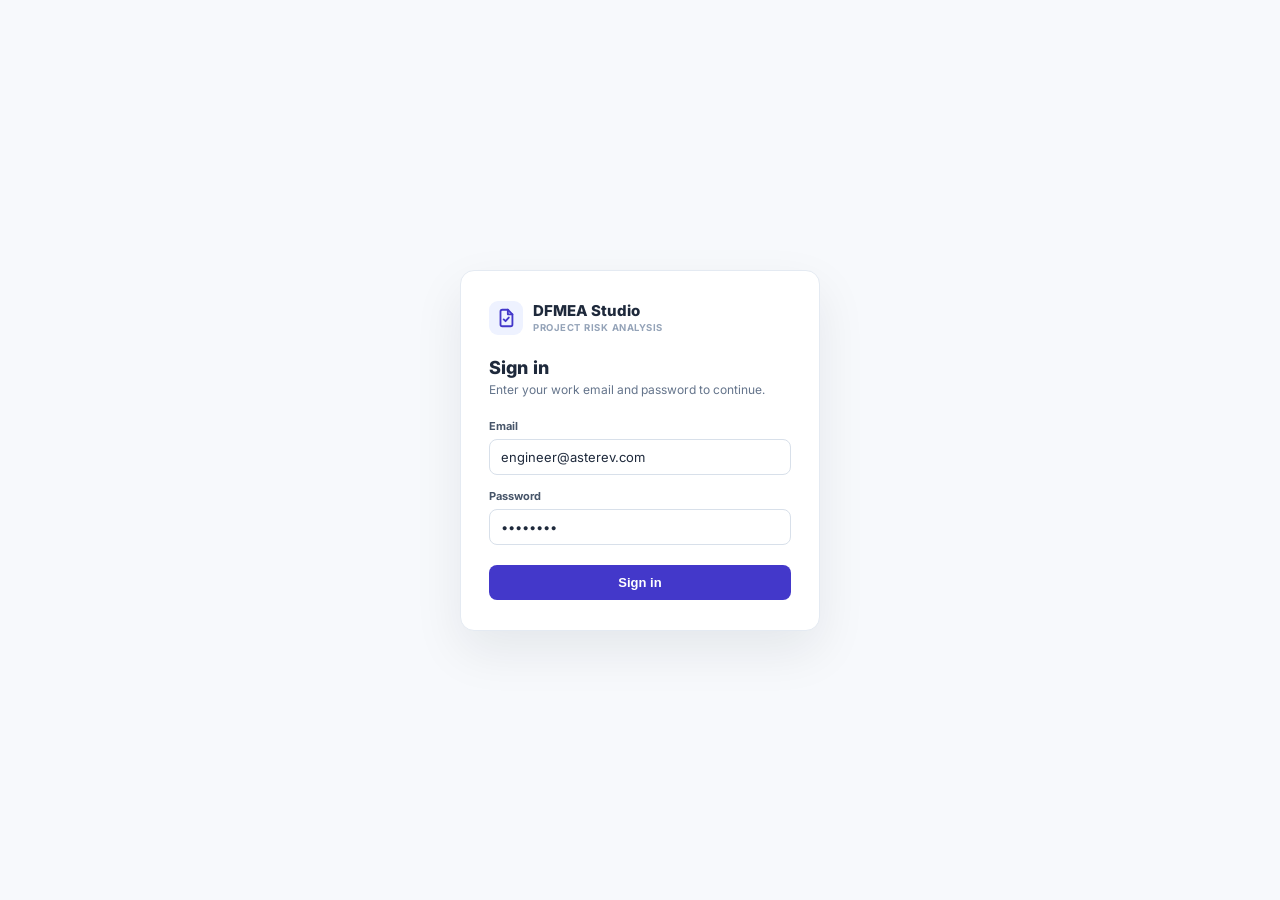
==== commit 43572bd4: "Remove unused elements from dashboard and worksheet view for cleaner UI" ====
--- a/docs/index.html
+++ b/docs/index.html
@@ -16,7 +16,7 @@
 <div class="side">
   <div class="brand"><div class="logo"><svg width="18" height="18" viewBox="0 0 24 24" fill="none" stroke="currentColor" stroke-width="2" stroke-linecap="round" stroke-linejoin="round"><path d="M8 3h6l5 5v11a2 2 0 0 1-2 2H8a2 2 0 0 1-2-2V5a2 2 0 0 1 2-2z"/><path d="M14 3v5h5"/><path d="M9.5 13.5l2 2 3.5-4"/></svg></div>
     <div><div class="bn">DFMEA Studio</div><div class="bs">PROJECT RISK ANALYSIS</div></div></div>
-  <div class="nav on" id="navHome"><span class="ni"><svg class="ic" width="17" height="17" viewBox="0 0 24 24" fill="none" stroke="currentColor" stroke-width="1.7" stroke-linecap="round" stroke-linejoin="round"><path d="M3 10l9-7 9 7v10a1 1 0 0 1-1 1h-5v-7h-6v7H4a1 1 0 0 1-1-1z"/></svg></span>Home</div><div class="nav" id="navUploadData"><span class="ni"><svg class="ic" width="17" height="17" viewBox="0 0 24 24" fill="none" stroke="currentColor" stroke-width="1.7" stroke-linecap="round" stroke-linejoin="round"><path d="M21 15v4a2 2 0 0 1-2 2H5a2 2 0 0 1-2-2v-4"/><path d="M7 10l5-5 5 5M12 5v12"/></svg></span>Data Warehouse</div><div class="nav" id="navDfmea"><span class="ni"><svg class="ic" width="17" height="17" viewBox="0 0 24 24" fill="none" stroke="currentColor" stroke-width="1.7" stroke-linecap="round" stroke-linejoin="round"><rect x="3" y="3" width="7" height="7"/><rect x="14" y="3" width="7" height="7"/><rect x="3" y="14" width="7" height="7"/><rect x="14" y="14" width="7" height="7"/></svg></span>Projects</div><div class="subnav on"><svg class="ic" width="13" height="13" viewBox="0 0 24 24" fill="none" stroke="currentColor" stroke-width="1.7" stroke-linecap="round" stroke-linejoin="round"><path d="M14 3H7a2 2 0 0 0-2 2v14a2 2 0 0 0 2 2h10a2 2 0 0 0 2-2V8z"/><path d="M14 3v5h5"/></svg><span>Crimp DFMEA</span></div>
+  <div class="nav" id="navUploadData"><span class="ni"><svg class="ic" width="17" height="17" viewBox="0 0 24 24" fill="none" stroke="currentColor" stroke-width="1.7" stroke-linecap="round" stroke-linejoin="round"><path d="M21 15v4a2 2 0 0 1-2 2H5a2 2 0 0 1-2-2v-4"/><path d="M7 10l5-5 5 5M12 5v12"/></svg></span>Data Warehouse</div><div class="nav" id="navDfmea"><span class="ni"><svg class="ic" width="17" height="17" viewBox="0 0 24 24" fill="none" stroke="currentColor" stroke-width="1.7" stroke-linecap="round" stroke-linejoin="round"><rect x="3" y="3" width="7" height="7"/><rect x="14" y="3" width="7" height="7"/><rect x="3" y="14" width="7" height="7"/><rect x="14" y="14" width="7" height="7"/></svg></span>Projects</div><div class="subnav on"><svg class="ic" width="13" height="13" viewBox="0 0 24 24" fill="none" stroke="currentColor" stroke-width="1.7" stroke-linecap="round" stroke-linejoin="round"><path d="M14 3H7a2 2 0 0 0-2 2v14a2 2 0 0 0 2 2h10a2 2 0 0 0 2-2V8z"/><path d="M14 3v5h5"/></svg><span>Crimp DFMEA</span></div>
   <div class="sfoot" id="sfootUser" data-tip="Signed in as D. Whitaker"><div class="av">DW</div>
     <div><div class="un">D. Whitaker</div><div class="ur">Lead Design Engineer</div></div>
     <span class="coll" id="logoutBtn" data-tip="Log out"><svg class="ic" width="16" height="16" viewBox="0 0 24 24" fill="none" stroke="currentColor" stroke-width="1.7" stroke-linecap="round" stroke-linejoin="round"><path d="M9 21H5a2 2 0 0 1-2-2V5a2 2 0 0 1 2-2h4"/><path d="M16 17l5-5-5-5"/><path d="M21 12H9"/></svg></span></div>
@@ -31,9 +31,6 @@
         <span class="stat">DFMEA</span></div>
     </div>
     <div class="srch"><svg class="ic" width="15" height="15" viewBox="0 0 24 24" fill="none" stroke="currentColor" stroke-width="1.7" stroke-linecap="round" stroke-linejoin="round"><circle cx="11" cy="11" r="7"/><path d="M21 21l-4-4"/></svg><span>Search failure modes, causes, controls</span></div>
-    <div class="saved"><svg class="ic" width="13" height="13" viewBox="0 0 24 24" fill="none" stroke="currentColor" stroke-width="1.7" stroke-linecap="round" stroke-linejoin="round"><circle cx="12" cy="12" r="9"/><path d="M8.5 12.5l2.5 2.5 4.5-5"/></svg> All changes saved</div>
-    <div class="ibtn"><svg class="ic" width="17" height="17" viewBox="0 0 24 24" fill="none" stroke="currentColor" stroke-width="1.7" stroke-linecap="round" stroke-linejoin="round"><path d="M18 8a6 6 0 1 0-12 0c0 7-3 8-3 8h18s-3-1-3-8"/><path d="M13.7 21a2 2 0 0 1-3.4 0"/></svg><span class="dot"></span></div>
-    <div class="btn" data-tip="Save every change on this page."><svg class="ic" width="15" height="15" viewBox="0 0 24 24" fill="none" stroke="currentColor" stroke-width="1.7" stroke-linecap="round" stroke-linejoin="round"><path d="M19 21H5a2 2 0 0 1-2-2V5a2 2 0 0 1 2-2h11l5 5v11a2 2 0 0 1-2 2z"/><path d="M17 21v-8H7v8M7 3v5h8"/></svg> Save</div>
     <div class="btn acc" data-tip="Export this document as PDF, Excel or a PPAP submission pack."><svg class="ic" width="15" height="15" viewBox="0 0 24 24" fill="none" stroke="currentColor" stroke-width="1.7" stroke-linecap="round" stroke-linejoin="round"><path d="M21 15v4a2 2 0 0 1-2 2H5a2 2 0 0 1-2-2v-4"/><path d="M7 10l5 5 5-5M12 15V3"/></svg> Export <svg class="ic" width="13" height="13" viewBox="0 0 24 24" fill="none" stroke="currentColor" stroke-width="1.7" stroke-linecap="round" stroke-linejoin="round"><path d="M6 9l6 6 6-6"/></svg></div>
     <div class="btn" data-tip="Share this document with someone else on the team."><svg class="ic" width="15" height="15" viewBox="0 0 24 24" fill="none" stroke="currentColor" stroke-width="1.7" stroke-linecap="round" stroke-linejoin="round"><circle cx="18" cy="5" r="3"/><circle cx="6" cy="12" r="3"/><circle cx="18" cy="19" r="3"/><path d="M8.6 13.5l6.8 4M15.4 6.5l-6.8 4"/></svg> Share</div>
   </div>
@@ -41,10 +38,7 @@
 
   <div class="content">
 
-    <div class="seclab"><span class="secn">1</span>DFMEA at a glance</div>
-    <div class="kpis"><div class="kp" data-tip="How many worksheet functions this document covers. This page focuses on one: Crimp Contact Resistance." style="--accent:#CBD5E1"><div class="kpt">Functions analysed</div><div class="kpv" style="color:#334155">1</div></div><div class="kp" data-tip="How many distinct ways the function can fail. Every function here shares the same failure mode: Missing or Degraded Function." style="--accent:#CBD5E1"><div class="kpt">Failure modes</div><div class="kpv" style="color:#334155">1</div></div><div class="kp" data-tip="Total cause nodes across every populated level of the analysis, counting every branch, not just the 26 complete paths." style="--accent:#CBD5E1"><div class="kpt">Causes mapped</div><div class="kpv" style="color:#334155">64</div></div><div class="kp" data-tip="Cause paths where the deepest identified level is still unresolved on the client's own sheet. These are the open work items." style="--accent:#DC2626"><div class="kpt">Still marked TBD</div><div class="kpv" style="color:#DC2626">21</div></div><div class="kp" data-tip="Entries in the client's Current Design Controls column. Zero means no prevention or detection control has been written down yet for this function, on either variant." style="--accent:#DC2626"><div class="kpt">Current controls</div><div class="kpv" style="color:#DC2626">0</div></div><div class="kp" data-tip="How serious the effect is if this function fails. Fixed at 9 because the client's sheet writes the same safety-related effect for every function." style="--accent:#CBD5E1"><div class="kpt">Severity</div><div class="kpv" style="color:#334155">9</div></div><div class="kp" data-tip="The furthest cause level reached anywhere in this analysis. The client's own sheet structure supports levels up to 14." style="--accent:#CBD5E1"><div class="kpt">Deepest used level</div><div class="kpv" id="kpiDeepestLevel" style="color:#334155">11</div></div><div class="kp" data-tip="Complete chains from the function down to a deepest identified (or TBD) cause. Each one is a row in the worksheet below." style="--accent:#CBD5E1"><div class="kpt">Cause paths</div><div class="kpv" id="kpiPathCount" style="color:#334155">26</div></div></div>
-
-    <div class="seclab"><span class="secn">2</span>Product and risk breakdown</div>
+    <div class="seclab"><span class="secn">1</span>Product and risk breakdown</div>
     <div class="card" style="margin-bottom:14px">
       <div class="chd">
         <div><h3><svg class="ic" width="16" height="16" viewBox="0 0 24 24" fill="none" stroke="currentColor" stroke-width="1.7" stroke-linecap="round" stroke-linejoin="round"><rect x="3" y="3" width="6" height="5" rx="1"/><rect x="15" y="9" width="6" height="5" rx="1"/><rect x="15" y="16" width="6" height="5" rx="1"/><path d="M6 8v7a2 2 0 0 0 2 2h7M9 11.5h6"/></svg> Product and risk breakdown</h3>
@@ -181,7 +175,7 @@
       </div>
     </div>
 
-    <div class="seclab"><span class="secn">3</span>The DFMEA worksheet</div>
+    <div class="seclab"><span class="secn">2</span>The DFMEA worksheet</div>
     <div class="card">
       <div class="chd">
         <div><h3><svg class="ic" width="16" height="16" viewBox="0 0 24 24" fill="none" stroke="currentColor" stroke-width="1.7" stroke-linecap="round" stroke-linejoin="round"><path d="M12 3l9 16H3z"/><path d="M12 10v4M12 17h.01"/></svg> DFMEA worksheet</h3>
--- a/docs/css/style.css
+++ b/docs/css/style.css
@@ -157,7 +157,7 @@
 .dot{position:absolute;top:7px;right:8px;width:7px;height:7px;border-radius:50%;background:#F87171;
  border:1.5px solid #fff}
 .btn{display:flex;align-items:center;gap:6px;padding:6px 11px;border-radius:7px;font-size:11px;
- font-weight:600;border:1px solid #E4EAF2;background:#fff;color:#334155;white-space:nowrap;cursor:pointer}
+ font-weight:600;border:1px solid #E4EAF2;background:#fff;color:#334155;white-space:nowrap;cursor:pointer;text-decoration:none}
 .btn.acc{background:#6366F1;border-color:#6366F1;color:#fff}
 .btn.pri{background:#6366F1;border-color:#6366F1;color:#fff}
 .saved{font-size:11px;color:#16A34A;display:flex;align-items:center;gap:5px}
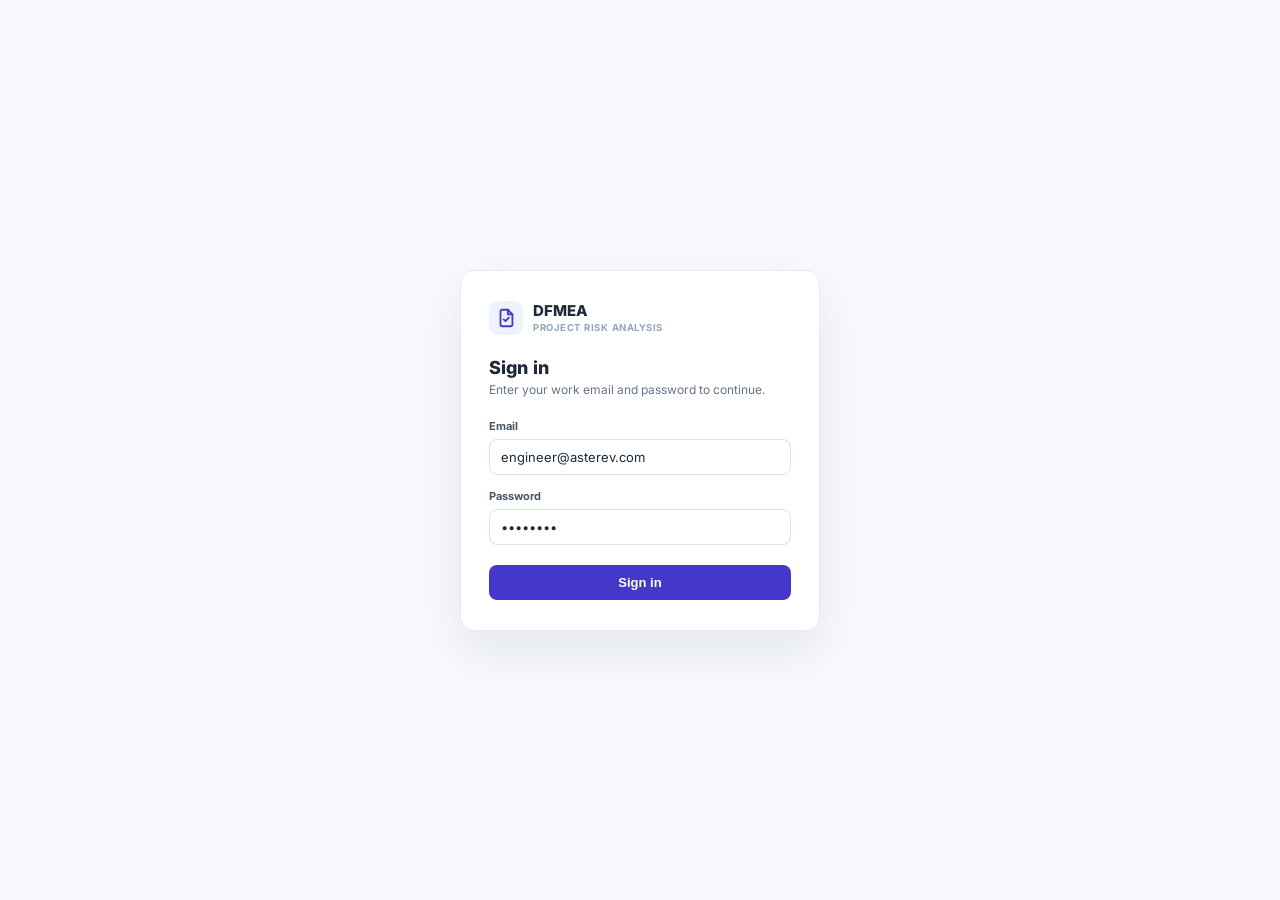
==== commit b07f0c76: "Refactor DFMEA branding and terminology across multiple documents - Updated references from "DFMEA S" ====
--- a/docs/index.html
+++ b/docs/index.html
@@ -15,8 +15,8 @@
 
 <div class="side">
   <div class="brand"><div class="logo"><svg width="18" height="18" viewBox="0 0 24 24" fill="none" stroke="currentColor" stroke-width="2" stroke-linecap="round" stroke-linejoin="round"><path d="M8 3h6l5 5v11a2 2 0 0 1-2 2H8a2 2 0 0 1-2-2V5a2 2 0 0 1 2-2z"/><path d="M14 3v5h5"/><path d="M9.5 13.5l2 2 3.5-4"/></svg></div>
-    <div><div class="bn">DFMEA Studio</div><div class="bs">PROJECT RISK ANALYSIS</div></div></div>
-  <div class="nav" id="navUploadData"><span class="ni"><svg class="ic" width="17" height="17" viewBox="0 0 24 24" fill="none" stroke="currentColor" stroke-width="1.7" stroke-linecap="round" stroke-linejoin="round"><path d="M21 15v4a2 2 0 0 1-2 2H5a2 2 0 0 1-2-2v-4"/><path d="M7 10l5-5 5 5M12 5v12"/></svg></span>Data Warehouse</div><div class="nav" id="navDfmea"><span class="ni"><svg class="ic" width="17" height="17" viewBox="0 0 24 24" fill="none" stroke="currentColor" stroke-width="1.7" stroke-linecap="round" stroke-linejoin="round"><rect x="3" y="3" width="7" height="7"/><rect x="14" y="3" width="7" height="7"/><rect x="3" y="14" width="7" height="7"/><rect x="14" y="14" width="7" height="7"/></svg></span>Projects</div><div class="subnav on"><svg class="ic" width="13" height="13" viewBox="0 0 24 24" fill="none" stroke="currentColor" stroke-width="1.7" stroke-linecap="round" stroke-linejoin="round"><path d="M14 3H7a2 2 0 0 0-2 2v14a2 2 0 0 0 2 2h10a2 2 0 0 0 2-2V8z"/><path d="M14 3v5h5"/></svg><span>Crimp DFMEA</span></div>
+    <div><div class="bn">DFMEA</div><div class="bs">PROJECT RISK ANALYSIS</div></div></div>
+  <div class="nav" id="navUploadData"><span class="ni"><svg class="ic" width="17" height="17" viewBox="0 0 24 24" fill="none" stroke="currentColor" stroke-width="1.7" stroke-linecap="round" stroke-linejoin="round"><path d="M21 15v4a2 2 0 0 1-2 2H5a2 2 0 0 1-2-2v-4"/><path d="M7 10l5-5 5 5M12 5v12"/></svg></span>Legacy DFMEA</div><div class="nav" id="navDfmea"><span class="ni"><svg class="ic" width="17" height="17" viewBox="0 0 24 24" fill="none" stroke="currentColor" stroke-width="1.7" stroke-linecap="round" stroke-linejoin="round"><rect x="3" y="3" width="7" height="7"/><rect x="14" y="3" width="7" height="7"/><rect x="3" y="14" width="7" height="7"/><rect x="14" y="14" width="7" height="7"/></svg></span>Projects</div><div class="subnav on"><svg class="ic" width="13" height="13" viewBox="0 0 24 24" fill="none" stroke="currentColor" stroke-width="1.7" stroke-linecap="round" stroke-linejoin="round"><path d="M14 3H7a2 2 0 0 0-2 2v14a2 2 0 0 0 2 2h10a2 2 0 0 0 2-2V8z"/><path d="M14 3v5h5"/></svg><span>Crimp DFMEA</span></div>
   <div class="sfoot" id="sfootUser" data-tip="Signed in as D. Whitaker"><div class="av">DW</div>
     <div><div class="un">D. Whitaker</div><div class="ur">Lead Design Engineer</div></div>
     <span class="coll" id="logoutBtn" data-tip="Log out"><svg class="ic" width="16" height="16" viewBox="0 0 24 24" fill="none" stroke="currentColor" stroke-width="1.7" stroke-linecap="round" stroke-linejoin="round"><path d="M9 21H5a2 2 0 0 1-2-2V5a2 2 0 0 1 2-2h4"/><path d="M16 17l5-5-5-5"/><path d="M21 12H9"/></svg></span></div>
@@ -273,5 +273,6 @@
 
 <script src="js/worksheet-ui.js"></script>
 <script src="js/it1_app.js"></script>
+<script src="js/req-docs.js"></script>
 <script src="js/auth-nav.js"></script>
 </body></html>
--- a/docs/css/style.css
+++ b/docs/css/style.css
@@ -856,6 +856,14 @@
 .nd-step.on{animation:appIn .25s ease both}
 #projGrid .proj-card,#docList .doc-row{animation:appIn .25s ease both}
 
+/* A project or document just created elsewhere (Create project with AI,
+   New DFMEA) gets a brief highlight pulse where it lands in the sidebar
+   tree, so it's obvious which one just appeared instead of the list just
+   silently having one more row. page-setup.js adds this class once and
+   removes it after the animation finishes -- it never persists. */
+@keyframes treeBlinkPulse{0%,100%{background:transparent}50%{background:#E0E7FF}}
+.tree-blink>summary{animation:treeBlinkPulse .6s ease-in-out 5}
+
 @media (prefers-reduced-motion:reduce){
   .nd-step.on,#projGrid .proj-card,#docList .doc-row,.project-filter{animation:none}
   .nav,.subnav,.btn,.xp,.tab-add,.tab,.pager button,.ibtn,.csel-btn,.proj-card,.doc-row,
@@ -863,4 +871,5 @@
     transition:none}
   .proj-card:hover,.doc-row:hover,.kp:hover,.btn:active,.xp:active,.tab-add:active,
   .proj-card:active,.doc-row:active{transform:none}
-}
+  .tree-blink>summary{animation:none;background:#E0E7FF}
+}
